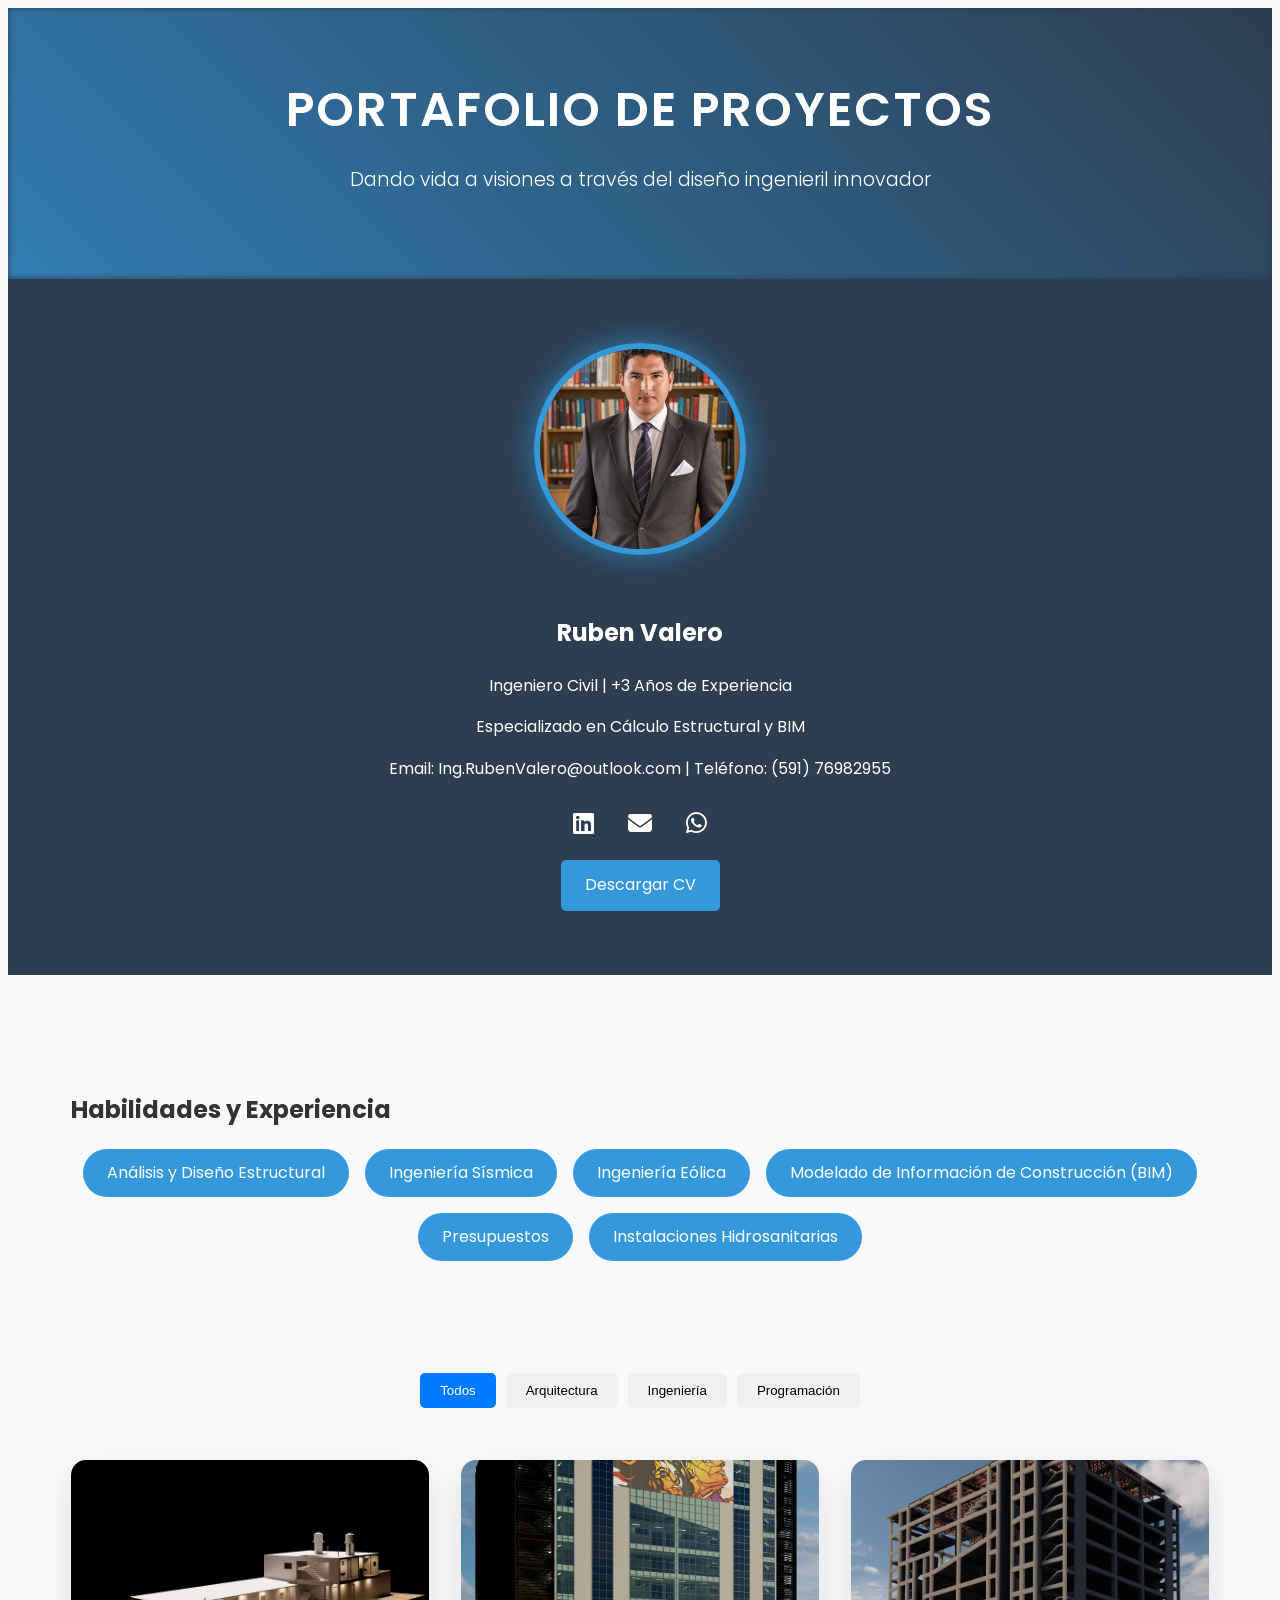
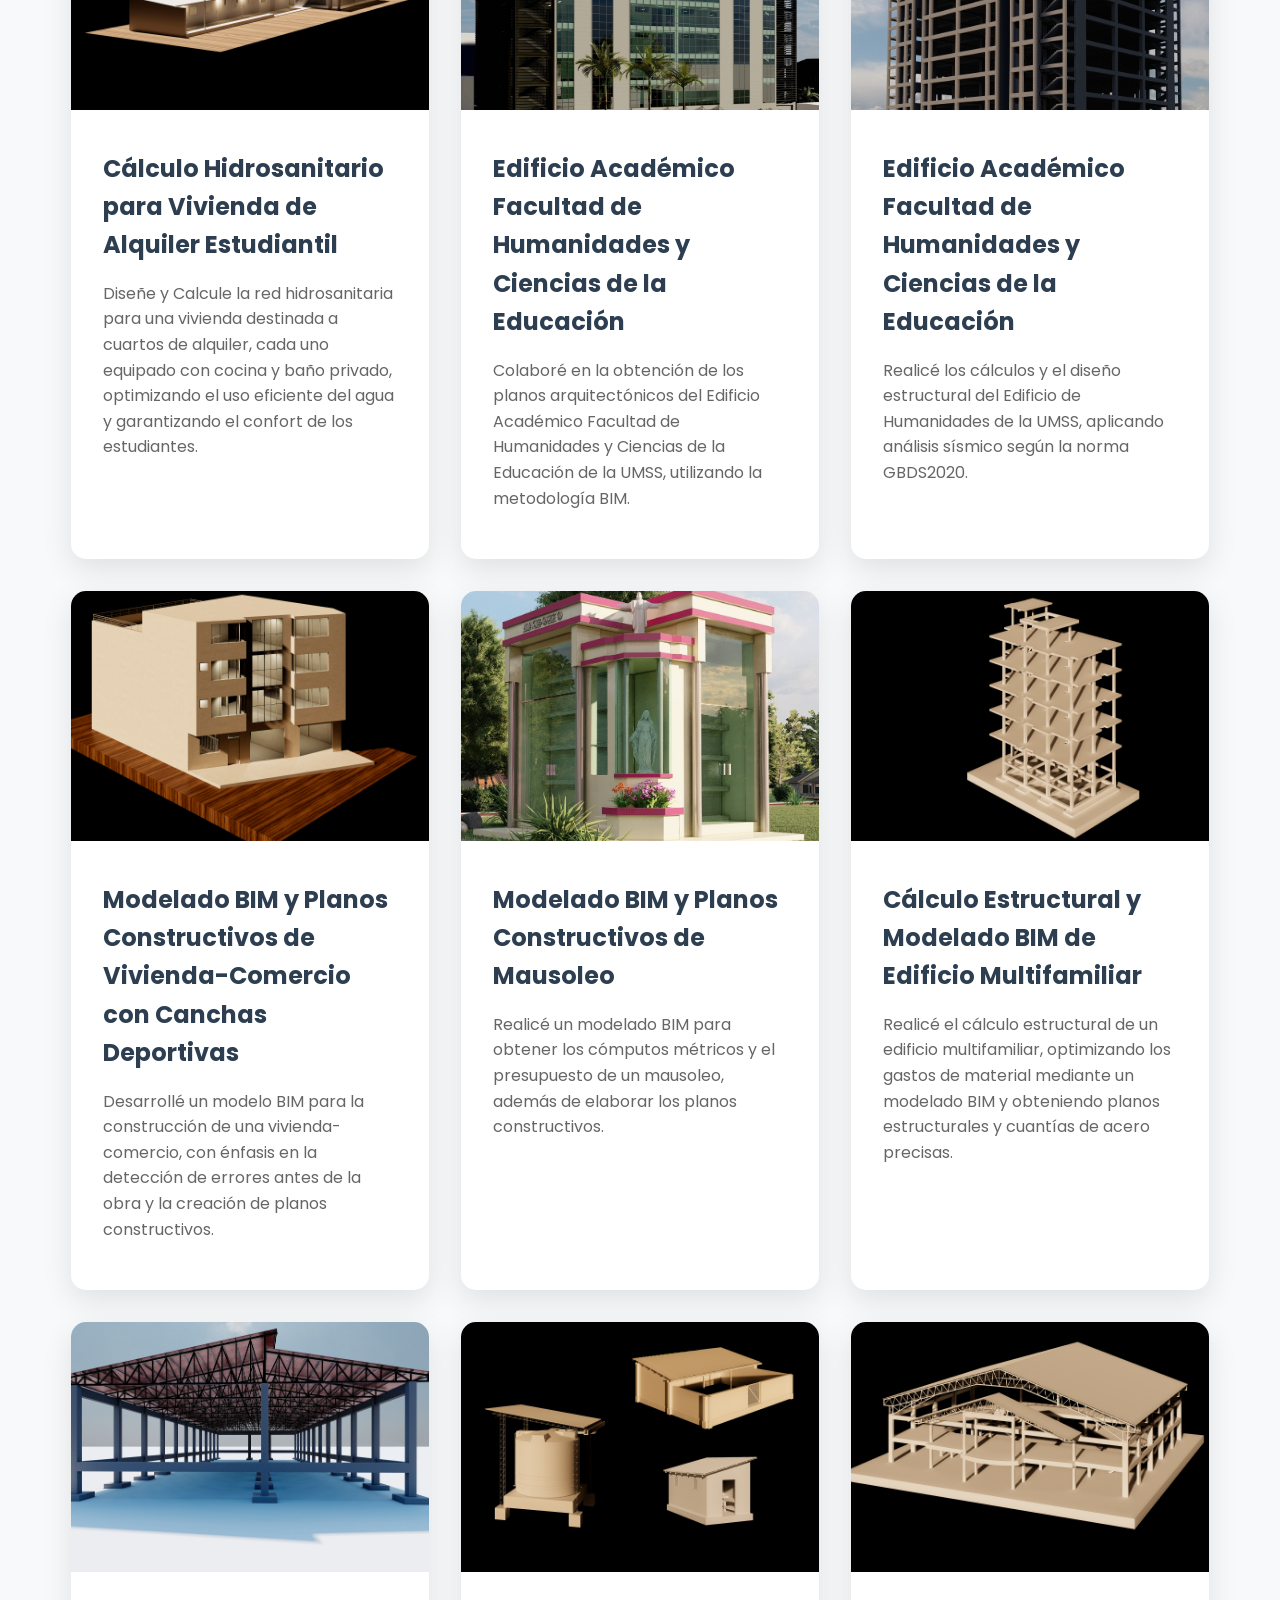
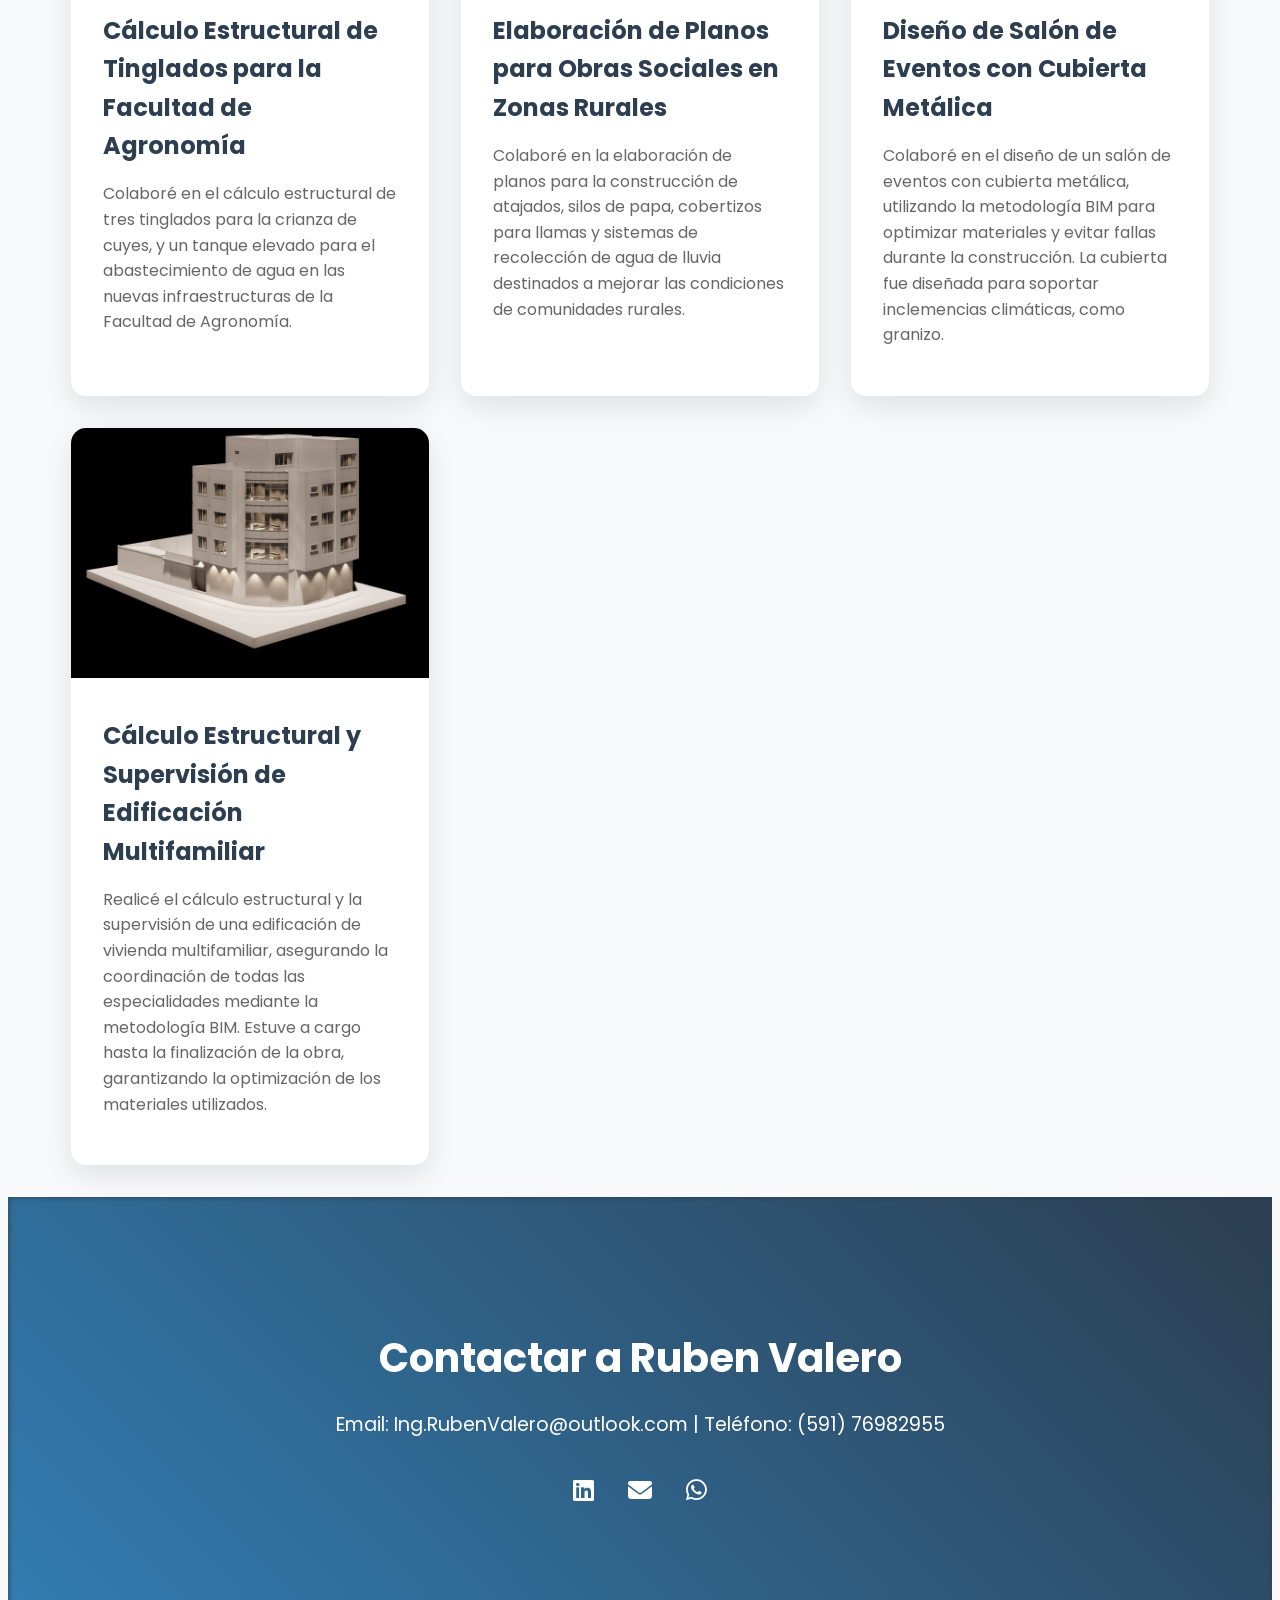
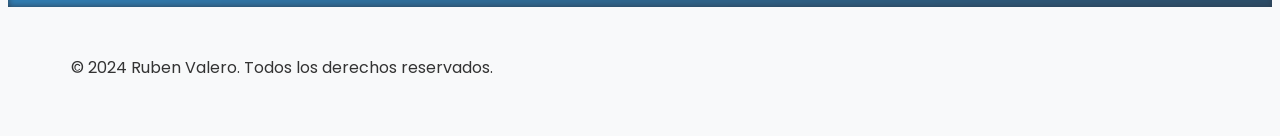
==== index.html @ 4092018d "Add files via upload" ====
<!DOCTYPE html>
<html lang="es">
<head>
    
    <title>Ruben Valero - Portafolio</title>
    <meta charset="UTF-8">
    <meta name="viewport" content="width=device-width, initial-scale=1.0">    
    <!-- Enlazar el CSS externo -->
    <link href="https://fonts.googleapis.com/css2?family=Poppins:wght@300;400;600&display=swap" rel="stylesheet">
    <link href="https://cdnjs.cloudflare.com/ajax/libs/font-awesome/6.4.0/css/all.min.css" rel="stylesheet">
    <link rel="stylesheet" href="css/styles.css">
</head>
<body>
    <header>
        <div class="header-content">
            <h1>Portafolio de Proyectos</h1>
            <p>Dando vida a visiones a través del diseño ingenieril innovador</p>
            
        </div>
    </header>

    <section class="personal-info">
        <img src="img/Ruben_traje.jpg" alt="Ruben Valero, Ingeniero Estructural" class="profile-pic" width="200" height="200">
        <h2>Ruben Valero</h2>
        <p>Ingeniero Civil | +3 Años de Experiencia</p>
        <p>Especializado en Cálculo Estructural y BIM</p>
        <div class="contact-info">
            <p>Email: Ing.RubenValero@outlook.com | Teléfono: (591) 76982955</p>
            <div class="social-links">
                <a href="https://www.linkedin.com/in/ruben-valero-33868b335/" target="_blank"><i class="fab fa-linkedin"></i></a>
                <a href="mailto:Ing.RubenValero@outlook.com" target="_blank" aria-label="Email"><i class="fas fa-envelope"></i></a>
                <a href="https://wa.me/59176982955" target="_blank" aria-label="WhatsApp"><i class="fab fa-whatsapp"></i></a>
            </div>
        </div>
        <a href="juan-perez-cv.pdf" class="btn" download>Descargar CV</a>
    </section>

    <section id="skills" class="skills">
        <div class="container">
            <h2>Habilidades y Experiencia</h2>
            <ul class="skill-list">
                <li>Análisis y Diseño Estructural</li>
                <li>Ingeniería Sísmica</li>
                <li>Ingeniería Eólica</li>
                <!--<li>Diseño Sostenible</li>-->
                <li>Modelado de Información de Construcción (BIM)</li>
                <!--<li>Gestión de Proyectos</li>-->
                <li>Presupuestos</li>
                <li>Instalaciones Hidrosanitarias</li>
            </ul>
        </div>
    </section>

    <!-- Añade filtros de proyectos -->
    <div class="filter-container">
        <button class="filter-btn active" data-filter="all">Todos</button>
        <button class="filter-btn" data-filter="arquitectura">Arquitectura</button>
        <button class="filter-btn" data-filter="ingenieria">Ingeniería</button>
        <button class="filter-btn" data-filter="programacion">Programación</button>
    </div>

    <div class="container">
        <div class="project-gallery" id="projectGallery">
            <!-- Project cards will be dynamically inserted here -->
        </div>
    </div>

    <section class="colored-section">
        <div class="container">
            <h2>Contactar a Ruben Valero</h2>
            <p>Email: Ing.RubenValero@outlook.com | Teléfono: (591) 76982955</p>
            <div class="social-links">
                <a href="https://www.linkedin.com/in/ruben-valero-33868b335/" target="_blank"><i class="fab fa-linkedin"></i></a>
                <a href="mailto:Ing.RubenValero@outlook.com" target="_blank" aria-label="Email"><i class="fas fa-envelope"></i></a>
                <a href="https://wa.me/59176982955" target="_blank" aria-label="WhatsApp"><i class="fab fa-whatsapp"></i></a>
            </div>
        </div>
    </section>

    <!-- Modal -->
    <div id="projectModal" class="modal">
        <div class="modal-content">
            <span class="close">&times;</span>
            <h2 id="modalTitle"></h2>
            <div class="modal-gallery-container">
                <div class="main-image-container">
                    <button class="nav-btn prev-btn">&lt;</button>
                    <img id="mainImage" src="" alt="Main project image">
                    <button class="nav-btn next-btn">&gt;</button>
                </div>
                <div id="thumbnailGallery" class="thumbnail-gallery"></div>
            </div>
            <p id="modalDescription"></p>
            <div id="modalDetails"></div>
        </div>
    </div>

    <footer>
        <div class="container">
            <p>© 2024 Ruben Valero. Todos los derechos reservados.</p>
        </div>
    </footer>

    <!-- Enlazar el archivo JavaScript externo -->
    <script src="js/script.js"></script>
</body>
</html>
---- css/styles.css ----
:root {
    --primary-color: #3498db;
    --secondary-color: #2c3e50;
    --text-color: #333;
    --bg-color: #f8f9fa;
    --card-bg: #ffffff;
}

body {
    font-family: 'Poppins', sans-serif;
    line-height: 1.6;
    color: var(--text-color);
    background-color: var(--bg-color);
}

header {
    background-color: var(--secondary-color);
    color: #fff;
    padding: 4rem 0;
    position: relative;
    overflow: hidden;
}

header::before {
    content: "";
    position: absolute;
    top: 0;
    left: 0;
    right: 0;
    bottom: 0;
    background: linear-gradient(45deg, rgba(52, 152, 219, 0.7), rgba(44, 62, 80, 0.7)),
                url('blueprint-bg.jpg') center/cover no-repeat;
    z-index: 0;
    filter: blur(3px);
}

.header-content {
    position: relative;
    z-index: 1;
    text-align: center;
}

h1 {
    margin: 0;
    font-size: 3rem;
    font-weight: 600;
    letter-spacing: 2px;
    text-transform: uppercase;
}

.header-content p {
    font-size: 1.2rem;
    margin-top: 1rem;
    font-weight: 300;
}

.header-content .contact-info {
    margin-top: 1rem;
    font-size: 1rem;
}

.header-content .social-links {
    margin-top: 0.5rem;
}

.header-content .social-links a {
    color: #fff;
    font-size: 1.2rem;
    margin: 0 10px;
    transition: all 0.3s ease;
}

.header-content .social-links a:hover {
    color: var(--primary-color);
    transform: translateY(-3px);
}

.container {
    width: 90%;
    max-width: 1200px;
    margin: auto;
    padding: 2rem 0;
}

.project-gallery {
    display: grid;
    grid-template-columns: repeat(auto-fit, minmax(300px, 1fr));
    grid-gap: 2rem;
}

.project-card {
    background: var(--card-bg);
    border-radius: 15px;
    box-shadow: 0 10px 30px rgba(0,0,0,0.1);
    transition: all 0.3s ease;
    overflow: hidden;
    cursor: pointer;
}

.project-card:hover {
    transform: translateY(-10px);
    box-shadow: 0 15px 40px rgba(0,0,0,0.2);
}

.project-image {
    width: 100%;
    height: 250px;
    object-fit: cover;
    transition: transform 0.3s ease;
}

.project-card:hover .project-image {
    transform: scale(1.05);
}

.project-info {
    padding: 2rem;
}

.project-title {
    font-size: 1.5rem;
    margin: 0 0 1rem 0;
    color: var(--secondary-color);
}

.project-description {
    font-size: 1rem;
    color: #666;
    line-height: 1.6;
}

.personal-info {
    background-color: var(--secondary-color);
    color: #fff;
    padding: 4rem 0;
    text-align: center;
}

.profile-pic {
    width: 200px;
    height: 200px;
    border-radius: 50%;
    object-fit: cover;
    margin-bottom: 2rem;
    border: 6px solid var(--primary-color);
    box-shadow: 0 0 30px rgba(52, 152, 219, 0.7);
}

.social-links {
    margin-top: 1.5rem;
}

.social-links a {
    color: #fff;
    font-size: 1.5rem;
    margin: 0 15px;
    transition: all 0.3s ease;
}

.social-links a:hover {
    color: var(--primary-color);
    transform: translateY(-3px);
}

.btn {
    display: inline-block;
    padding: 0.8rem 1.5rem;
    background-color: var(--primary-color);
    color: #fff;
    text-decoration: none;
    border-radius: 5px;
    transition: all 0.3s ease;
    margin-top: 1rem;
}

.btn:hover {
    background-color: #2980b9;
    transform: translateY(-2px);
}

.skills {
    background-color: var(--bg-color);
    padding: 4rem 0;
}

.skill-list {
    display: flex;
    flex-wrap: wrap;
    justify-content: center;
    gap: 1rem;
    padding: 0;
    list-style-type: none;
}

.skill-list li {
    background-color: var(--primary-color);
    color: #fff;
    padding: 0.7rem 1.5rem;
    border-radius: 25px;
    font-size: 1rem;
    transition: all 0.3s ease;
}

.skill-list li:hover {
    transform: translateY(-3px);
    box-shadow: 0 5px 15px rgba(52, 152, 219, 0.4);
}

.colored-section {
    background-color: var(--secondary-color);
    color: #fff;
    padding: 4rem 0;
    position: relative;
    overflow: hidden;
    text-align: center;
}

.colored-section::before {
    content: "";
    position: absolute;
    top: 0;
    left: 0;
    right: 0;
    bottom: 0;
    background: linear-gradient(45deg, rgba(52, 152, 219, 0.7), rgba(44, 62, 80, 0.7)),
                url('blueprint-bg.jpg') center/cover no-repeat;
    z-index: 0;
    filter: blur(3px);
}

.colored-section .container {
    position: relative;
    z-index: 1;
}

.colored-section h2 {
    font-size: 2.5rem;
    margin-bottom: 1rem;
}

.colored-section p {
    font-size: 1.2rem;
    margin-bottom: 2rem;
}

.colored-section .btn {
    background-color: var(--primary-color);
    color: #fff;
    padding: 0.8rem 1.5rem;
    text-decoration: none;
    border-radius: 5px;
    transition: all 0.3s ease;
    display: inline-block;
}

.colored-section .btn:hover {
    background-color: #2980b9;
    transform: translateY(-2px);
}

.colored-section .social-links {
    margin-top: 1rem;
}

.colored-section .social-links a {
    color: #fff;
    font-size: 1.5rem;
    margin: 0 15px;
    transition: all 0.3s ease;
}

.colored-section .social-links a:hover {
    color: var(--primary-color);
    transform: translateY(-3px);
}

#projectModal {
    display: none;
    position: fixed;
    z-index: 1000;
    left: 0;
    top: 0;
    width: 100%;
    height: 100%;
    overflow: auto;
    background-color: rgba(0,0,0,0.8);
}

.modal-content {
    background-color: #fefefe;
    margin: 5% auto;
    padding: 30px;
    border: none;
    width: 90%;
    max-width: 1000px;
    border-radius: 15px;
    box-shadow: 0 15px 50px rgba(0,0,0,0.3);
}

.close {
    color: #aaa;
    float: right;
    font-size: 28px;
    font-weight: bold;
    cursor: pointer;
}

.close:hover,
.close:focus {
    color: #000;
    text-decoration: none;
    cursor: pointer;
}

.modal-gallery-container {
    margin-bottom: 20px;
}

.main-image-container {
    border-radius: 10px;
    overflow: hidden;
    box-shadow: 0 10px 30px rgba(0,0,0,0.1);
    position: relative;
    width: 100%;
    height: 400px;
    display: flex;
    justify-content: center;
    align-items: center;
    margin-bottom: 10px;
}

#mainImage {
    max-width: 100%;
    max-height: 100%;
    object-fit: contain;
}

.nav-btn {
    position: absolute;
    top: 50%;
    transform: translateY(-50%);
    background-color: rgba(0, 0, 0, 0.5);
    color: white;
    border: none;
    padding: 10px 15px;
    font-size: 18px;
    cursor: pointer;
    transition: background-color 0.3s;
}

.nav-btn:hover {
    background-color: rgba(0, 0, 0, 0.8);
}

.prev-btn {
    left: 10px;
}

.next-btn {
    right: 10px;
}

.thumbnail-gallery {
    display: flex;
    justify-content: center;
    gap: 10px;
    margin-top: 10px;
}

.thumbnail {
    width: 80px;
    height: 80px;
    object-fit: cover;
    cursor: pointer;
    border: 2px solid transparent;
    transition: all 0.3s ease;
    border-radius: 8px;
}

.thumbnail:hover {
    transform: scale(1.1);
}

.thumbnail.active {
    border-color: var(--primary-color);
    box-shadow: 0 0 15px rgba(52, 152, 219, 0.5);
}

@media (max-width: 768px) {
    .project-gallery {
        grid-template-columns: 1fr;
    }
}

/* Agregar estos estilos al archivo CSS existente */

.main-image-container {
    position: relative;
    overflow: hidden;
    transition: all 0.3s ease;
}

#mainImage {
    transition: transform 0.3s ease;
    cursor: zoom-in;
}

.image-controls {
    position: absolute;
    bottom: 20px;
    right: 20px;
    display: flex;
    gap: 10px;
    z-index: 1000;
}

.control-btn {
    background-color: rgba(0, 0, 0, 0.5);
    color: white;
    border: none;
    width: 40px;
    height: 40px;
    border-radius: 50%;
    cursor: pointer;
    display: flex;
    justify-content: center;
    align-items: center;
    transition: all 0.3s ease;
}

.control-btn:hover {
    background-color: rgba(0, 0, 0, 0.8);
}

/* Estilos para pantalla completa */
.main-image-container:fullscreen {
    background-color: black;
    width: 100vw;
    height: 100vh;
    display: flex;
    justify-content: center;
    align-items: center;
}

.main-image-container:fullscreen #mainImage {
    max-height: 90vh;
    max-width: 90vw;
}

/* Ajustes responsive */
@media (max-width: 768px) {
    .image-controls {
        bottom: 10px;
        right: 10px;
    }

    .control-btn {
        width: 35px;
        height: 35px;
    }
}

@media (max-width: 768px) {
    .project-card {
        width: 100%;
        margin: 10px 0;
    }

    .modal-content {
        width: 95%;
        margin: 10px auto;
    }

    .thumbnail {
        width: 60px;
        height: 40px;
    }

    .image-controls {
        flex-direction: column;
        right: 10px;
    }
}

@media (hover: none) {
    .project-card:hover {
        transform: none;
    }

    .control-btn {
        min-width: 44px;
        min-height: 44px;
    }
}

/* Añade estos estilos para el spinner de carga */
.loading-spinner {
    border: 4px solid #f3f3f3;
    border-top: 4px solid #3498db;
    border-radius: 50%;
    width: 40px;
    height: 40px;
    animation: spin 1s linear infinite;
    position: absolute;
    top: 50%;
    left: 50%;
    margin-top: -20px;
    margin-left: -20px;
}

@keyframes spin {
    0% { transform: rotate(0deg); }
    100% { transform: rotate(360deg); }
}

/* Estilo para elementos solo visibles para lectores de pantalla */
.sr-only {
    position: absolute;
    width: 1px;
    height: 1px;
    padding: 0;
    margin: -1px;
    overflow: hidden;
    clip: rect(0, 0, 0, 0);
    white-space: nowrap;
    border: 0;
}

.filter-container {
    display: flex;
    justify-content: center;
    margin-bottom: 20px;
    gap: 10px;
}

.filter-btn {
    padding: 10px 20px;
    border: none;
    background-color: #f0f0f0;
    cursor: pointer;
    border-radius: 5px;
    transition: all 0.3s ease;
}

.filter-btn.active {
    background-color: #007bff;
    color: white;
}

.filter-btn:hover {
    background-color: #007bff;
    color: white;
}
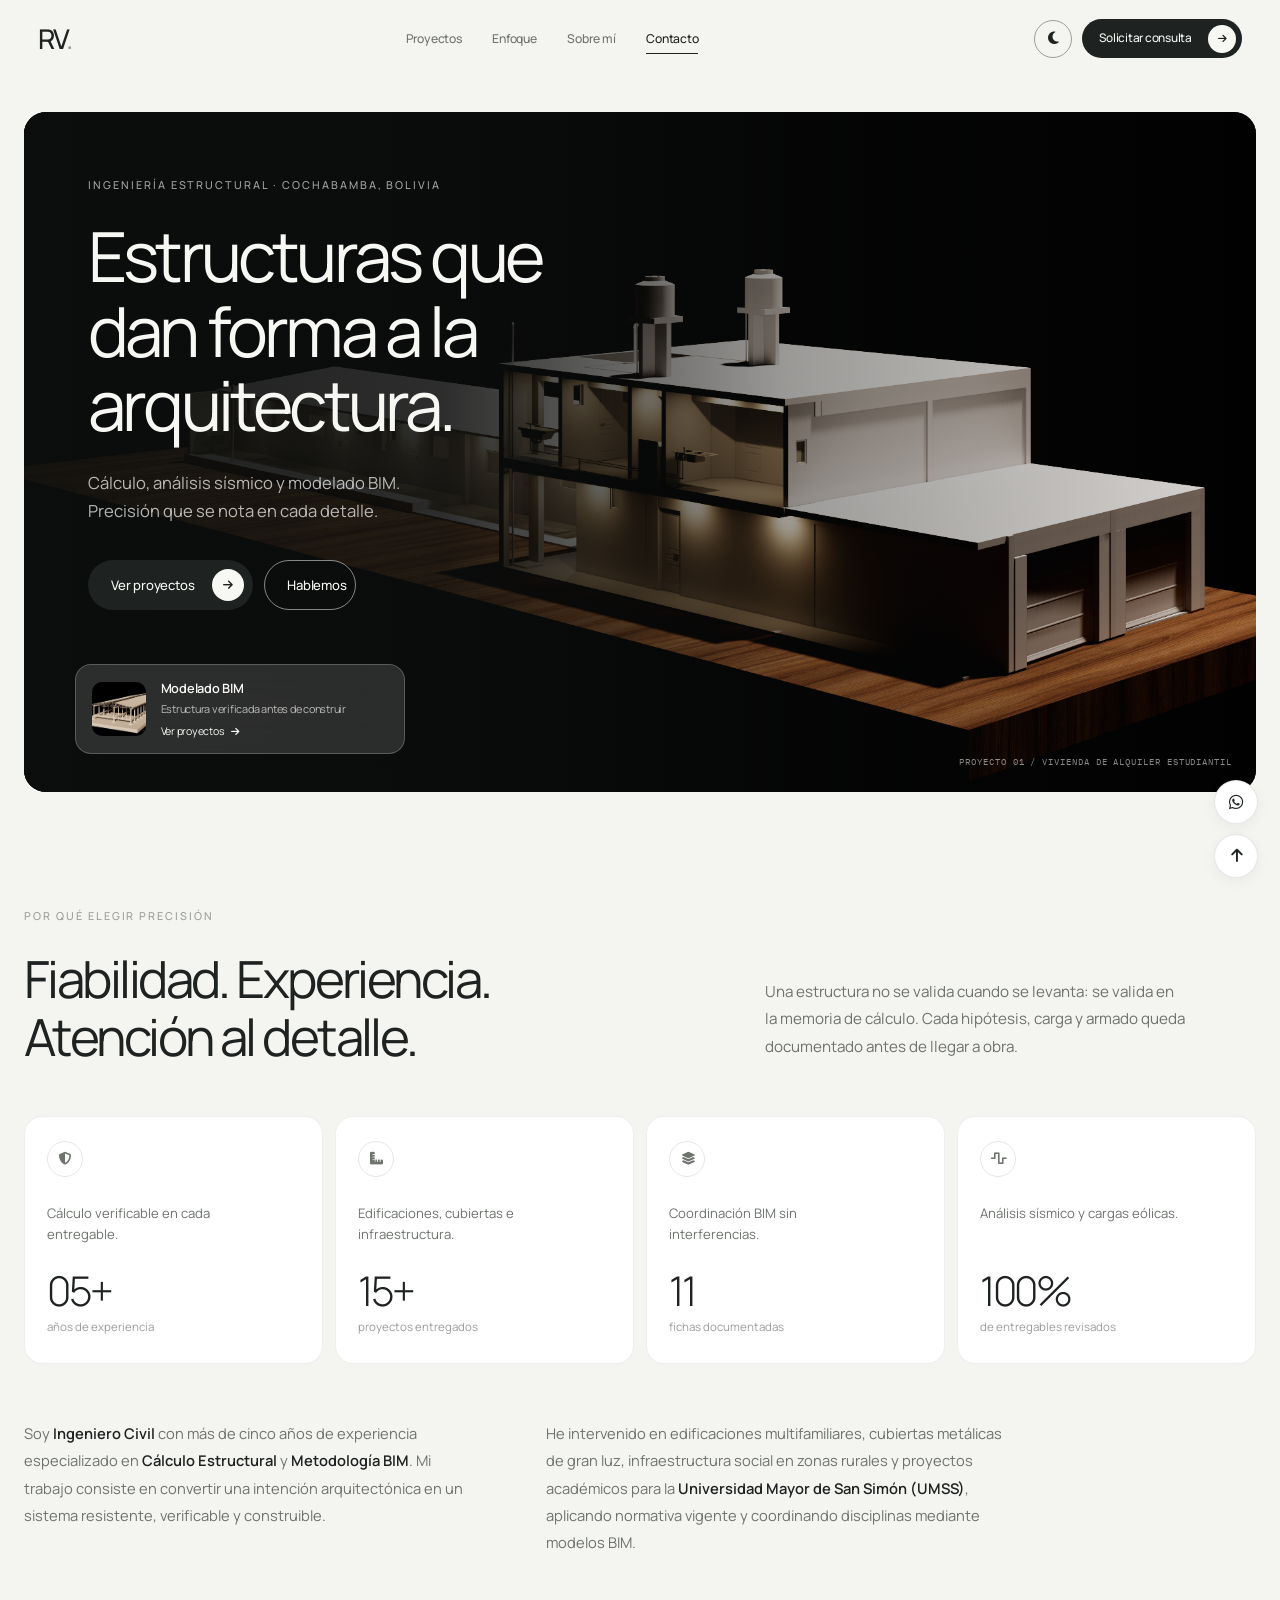
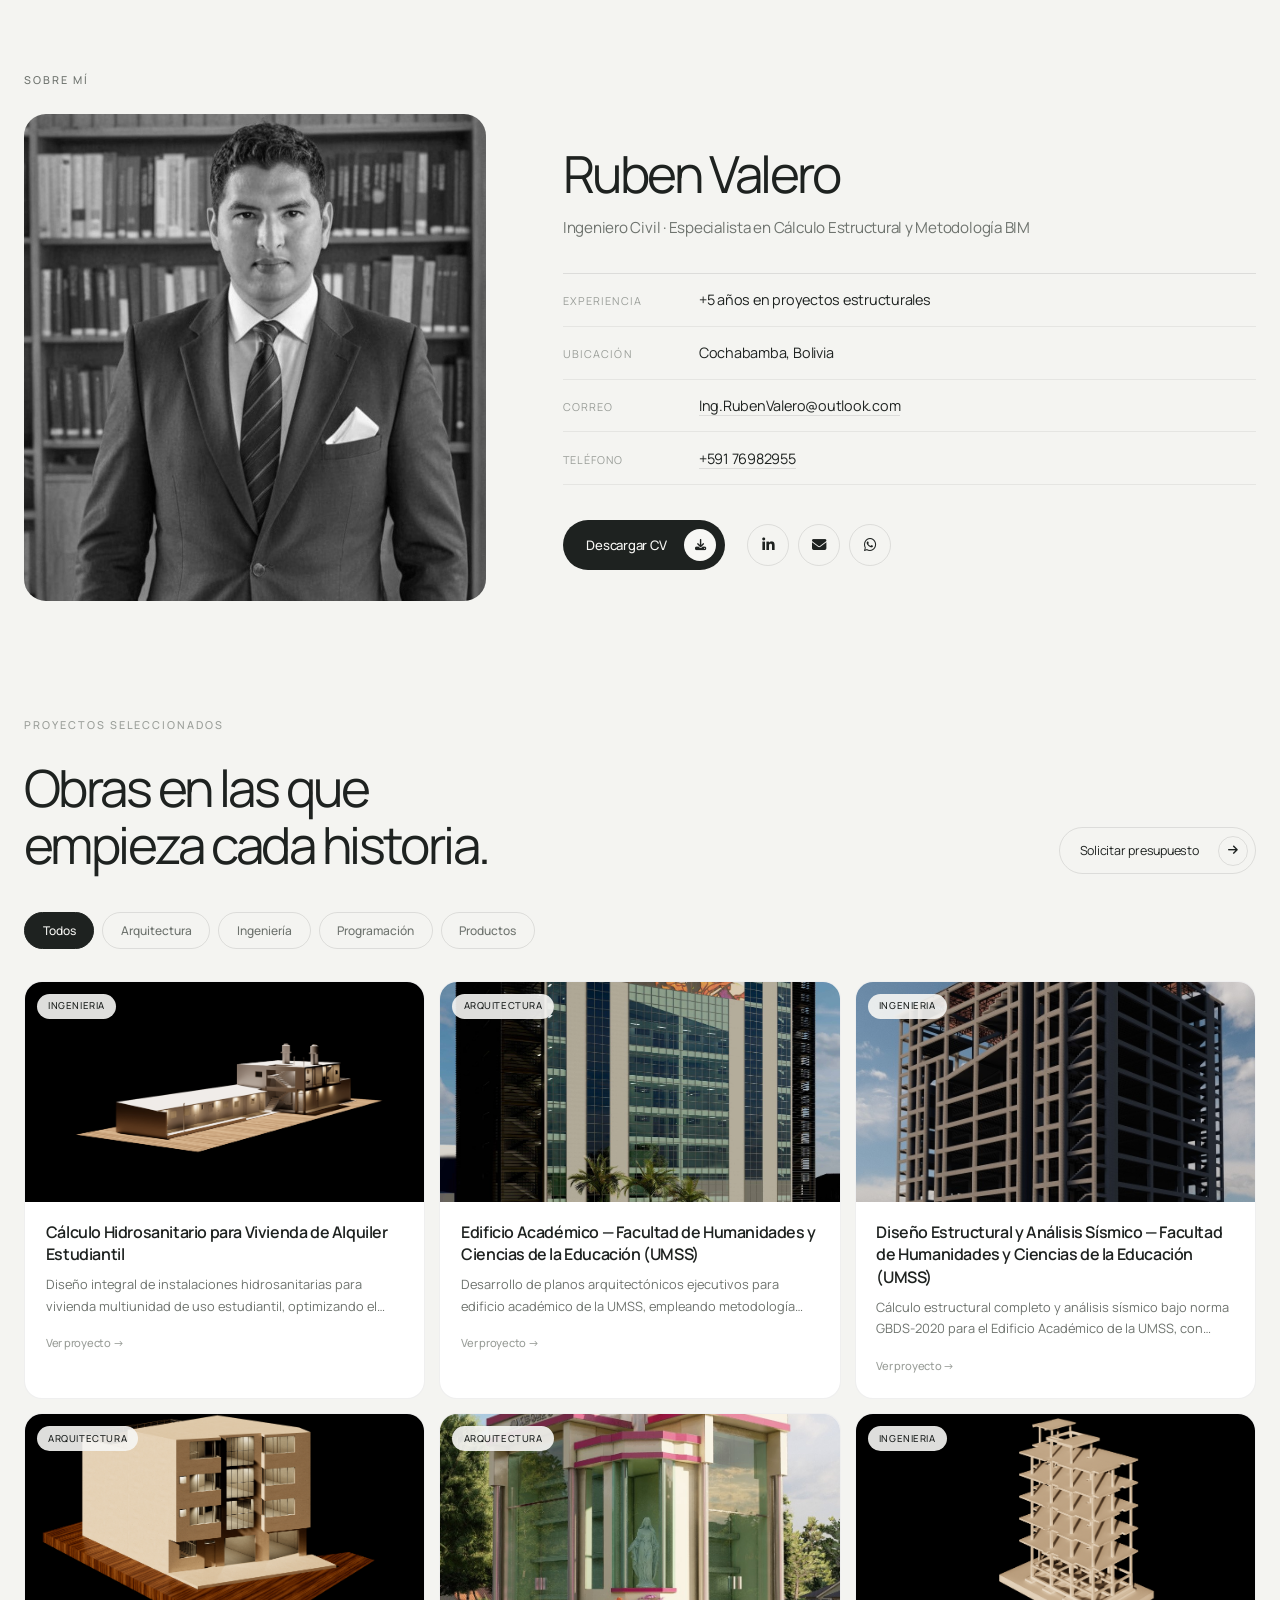
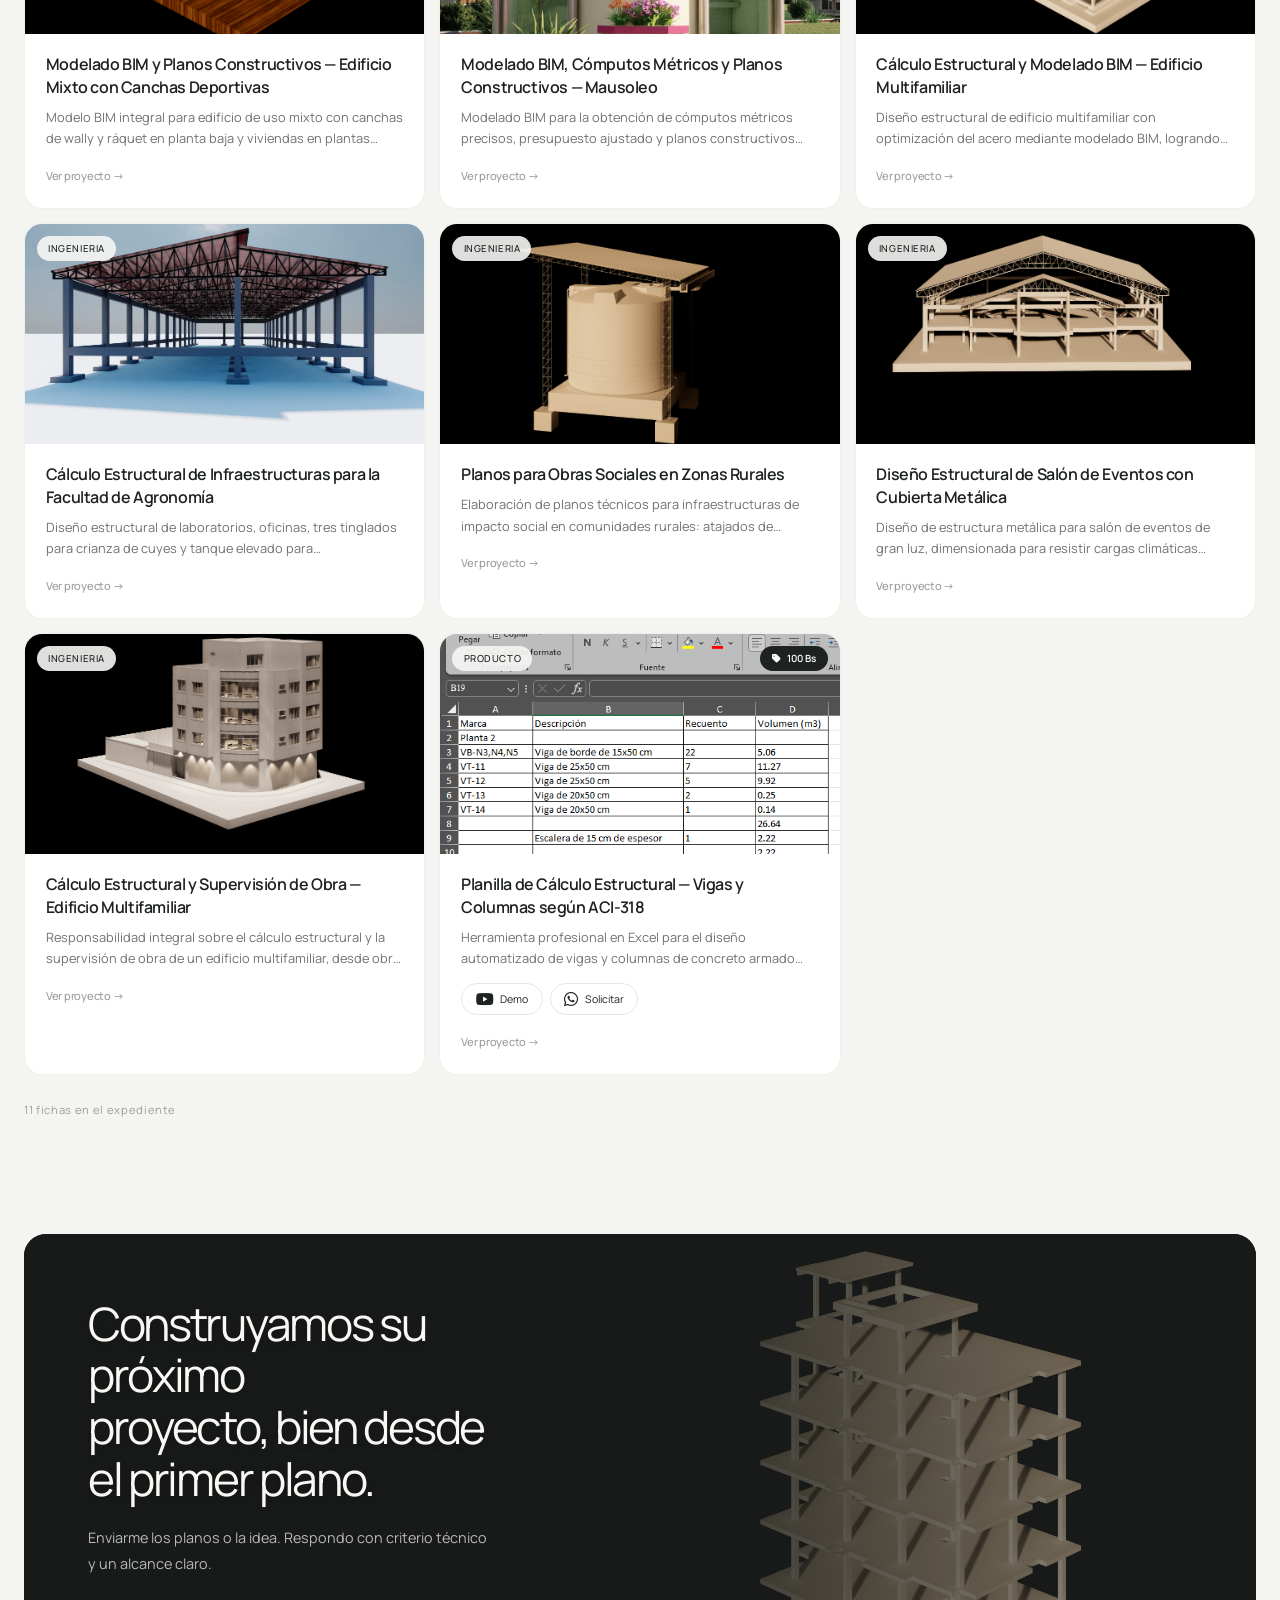
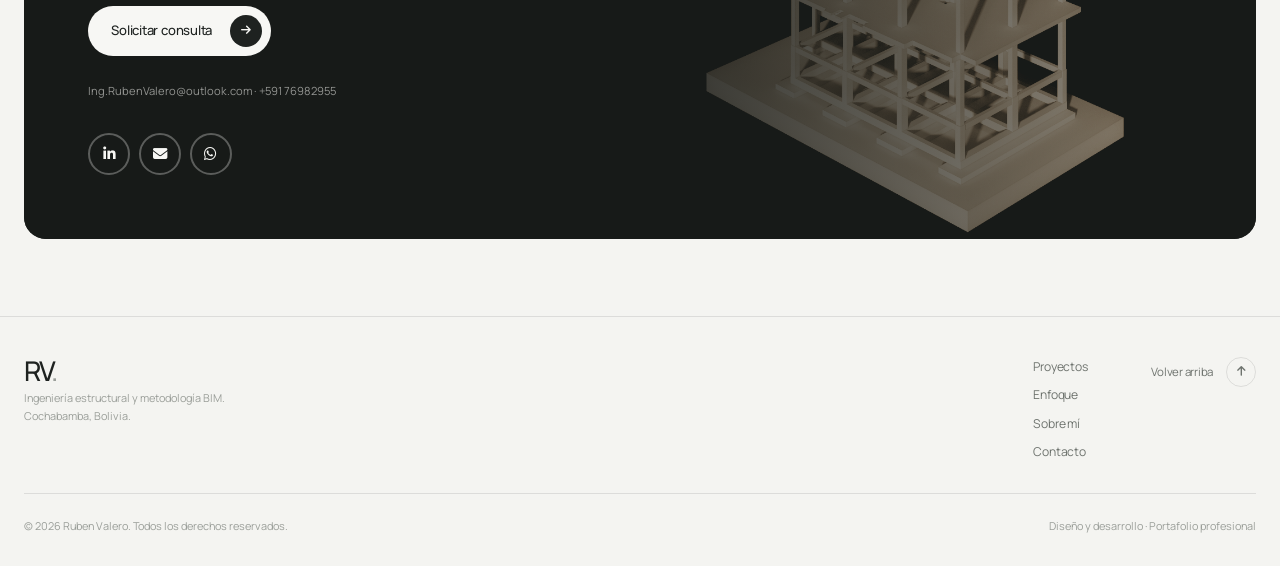
==== commit 91dc0d8f: "Actualizar portafolio: 2026-11-14 10:28" ====
--- a/index.html
+++ b/index.html
@@ -1,107 +1,381 @@
-<!DOCTYPE html>
-<html lang="es">
-<head>
-    
-    <title>Ruben Valero - Portafolio</title>
-    <meta charset="UTF-8">
-    <meta name="viewport" content="width=device-width, initial-scale=1.0">    
-    <!-- Enlazar el CSS externo -->
-    <link href="https://fonts.googleapis.com/css2?family=Poppins:wght@300;400;600&display=swap" rel="stylesheet">
-    <link href="https://cdnjs.cloudflare.com/ajax/libs/font-awesome/6.4.0/css/all.min.css" rel="stylesheet">
-    <link rel="stylesheet" href="css/styles.css">
-</head>
-<body>
-    <header>
-        <div class="header-content">
-            <h1>Portafolio de Proyectos</h1>
-            <p>Dando vida a visiones a través del diseño ingenieril innovador</p>
-            
-        </div>
-    </header>
-
-    <section class="personal-info">
-        <img src="img/Ruben_traje.jpg" alt="Ruben Valero, Ingeniero Estructural" class="profile-pic" width="200" height="200">
-        <h2>Ruben Valero</h2>
-        <p>Ingeniero Civil | +3 Años de Experiencia</p>
-        <p>Especializado en Cálculo Estructural y BIM</p>
-        <div class="contact-info">
-            <p>Email: Ing.RubenValero@outlook.com | Teléfono: (591) 76982955</p>
-            <div class="social-links">
-                <a href="https://www.linkedin.com/in/ruben-valero-33868b335/" target="_blank"><i class="fab fa-linkedin"></i></a>
-                <a href="mailto:Ing.RubenValero@outlook.com" target="_blank" aria-label="Email"><i class="fas fa-envelope"></i></a>
-                <a href="https://wa.me/59176982955" target="_blank" aria-label="WhatsApp"><i class="fab fa-whatsapp"></i></a>
-            </div>
-        </div>
-        <a href="juan-perez-cv.pdf" class="btn" download>Descargar CV</a>
-    </section>
-
-    <section id="skills" class="skills">
-        <div class="container">
-            <h2>Habilidades y Experiencia</h2>
-            <ul class="skill-list">
-                <li>Análisis y Diseño Estructural</li>
-                <li>Ingeniería Sísmica</li>
-                <li>Ingeniería Eólica</li>
-                <!--<li>Diseño Sostenible</li>-->
-                <li>Modelado de Información de Construcción (BIM)</li>
-                <!--<li>Gestión de Proyectos</li>-->
-                <li>Presupuestos</li>
-                <li>Instalaciones Hidrosanitarias</li>
-            </ul>
-        </div>
-    </section>
-
-    <!-- Añade filtros de proyectos -->
-    <div class="filter-container">
-        <button class="filter-btn active" data-filter="all">Todos</button>
-        <button class="filter-btn" data-filter="arquitectura">Arquitectura</button>
-        <button class="filter-btn" data-filter="ingenieria">Ingeniería</button>
-        <button class="filter-btn" data-filter="programacion">Programación</button>
-    </div>
-
-    <div class="container">
-        <div class="project-gallery" id="projectGallery">
-            <!-- Project cards will be dynamically inserted here -->
-        </div>
-    </div>
-
-    <section class="colored-section">
-        <div class="container">
-            <h2>Contactar a Ruben Valero</h2>
-            <p>Email: Ing.RubenValero@outlook.com | Teléfono: (591) 76982955</p>
-            <div class="social-links">
-                <a href="https://www.linkedin.com/in/ruben-valero-33868b335/" target="_blank"><i class="fab fa-linkedin"></i></a>
-                <a href="mailto:Ing.RubenValero@outlook.com" target="_blank" aria-label="Email"><i class="fas fa-envelope"></i></a>
-                <a href="https://wa.me/59176982955" target="_blank" aria-label="WhatsApp"><i class="fab fa-whatsapp"></i></a>
-            </div>
-        </div>
-    </section>
-
-    <!-- Modal -->
-    <div id="projectModal" class="modal">
-        <div class="modal-content">
-            <span class="close">&times;</span>
-            <h2 id="modalTitle"></h2>
-            <div class="modal-gallery-container">
-                <div class="main-image-container">
-                    <button class="nav-btn prev-btn">&lt;</button>
-                    <img id="mainImage" src="" alt="Main project image">
-                    <button class="nav-btn next-btn">&gt;</button>
-                </div>
-                <div id="thumbnailGallery" class="thumbnail-gallery"></div>
-            </div>
-            <p id="modalDescription"></p>
-            <div id="modalDetails"></div>
-        </div>
-    </div>
-
-    <footer>
-        <div class="container">
-            <p>© 2024 Ruben Valero. Todos los derechos reservados.</p>
-        </div>
-    </footer>
-
-    <!-- Enlazar el archivo JavaScript externo -->
-    <script src="js/script.js"></script>
-</body>
-</html>+<!DOCTYPE html>
+<html lang="es">
+<head>
+    <meta charset="UTF-8">
+    <meta name="viewport" content="width=device-width, initial-scale=1.0">
+    <meta name="theme-color" content="#F4F4F1">
+
+    <title>Ruben Valero — Ingeniería Estructural y BIM</title>
+    <meta name="description" content="Portafolio técnico de Ruben Valero, Ingeniero Civil. Cálculo estructural, análisis sísmico y modelado BIM. Proyectos documentados con planos, memorias y modelos.">
+    <meta name="keywords" content="ingeniero civil, cálculo estructural, BIM, diseño estructural, análisis sísmico, Revit, ETABS, Bolivia, Cochabamba">
+    <meta name="author" content="Ruben Valero">
+    <meta name="robots" content="index, follow">
+
+    <meta property="og:type" content="website">
+    <meta property="og:url" content="https://ingrubenvalero.github.io/portafolio/">
+    <meta property="og:title" content="Ruben Valero — Ingeniería Estructural y BIM">
+    <meta property="og:description" content="Portafolio técnico de proyectos de ingeniería civil, cálculo estructural y metodología BIM.">
+    <meta property="og:image" content="https://ingrubenvalero.github.io/portafolio/img/Ruben_traje.jpg">
+    <meta property="twitter:card" content="summary_large_image">
+    <meta property="twitter:title" content="Ruben Valero — Ingeniería Estructural y BIM">
+    <meta property="twitter:description" content="Portafolio técnico de proyectos de ingeniería civil, cálculo estructural y metodología BIM.">
+
+    <link rel="icon" type="image/svg+xml" href="data:image/svg+xml,<svg xmlns='http://www.w3.org/2000/svg' viewBox='0 0 64 64'><rect width='64' height='64' rx='14' fill='%231E2220'/><text x='32' y='42' font-family='sans-serif' font-size='26' font-weight='500' fill='%23F4F4F1' text-anchor='middle'>RV</text></svg>">
+
+    <link rel="preconnect" href="https://fonts.googleapis.com">
+    <link rel="preconnect" href="https://fonts.gstatic.com" crossorigin>
+    <link rel="preconnect" href="https://cdnjs.cloudflare.com">
+
+    <link href="https://fonts.googleapis.com/css2?family=Manrope:wght@300;400;500;600;700&family=IBM+Plex+Mono:wght@400;500&display=swap" rel="stylesheet">
+    <link href="https://cdnjs.cloudflare.com/ajax/libs/font-awesome/6.4.0/css/all.min.css" rel="stylesheet">
+    <link href="https://unpkg.com/aos@2.3.1/dist/aos.css" rel="stylesheet">
+    <link rel="stylesheet" href="css/styles.css">
+    <link rel="stylesheet" href="css/design.css">
+    <link rel="stylesheet" href="css/viewer.css">
+</head>
+<body>
+
+    <!-- ============================================
+         NAVEGACIÓN
+         ============================================ -->
+    <nav class="site-nav" id="siteNav" aria-label="Navegación principal">
+        <a href="#home" class="nav-brand" aria-label="Ir al inicio">RV<span>.</span></a>
+
+        <button class="nav-toggle" id="navToggle" aria-label="Abrir menú" aria-expanded="false" aria-controls="navLinks">
+            <span></span><span></span>
+        </button>
+
+        <div class="nav-links" id="navLinks">
+            <a href="#projects" data-nav="projects">Proyectos</a>
+            <a href="#about" data-nav="about">Enfoque</a>
+            <a href="#contact-info" data-nav="contact-info">Sobre mí</a>
+            <a href="#contacto" data-nav="contacto">Contacto</a>
+        </div>
+
+        <div class="nav-actions">
+            <button id="themeToggle" class="theme-toggle nav-theme" data-theme-toggle aria-label="Cambiar tema" title="Cambiar tema">
+                <i class="fas fa-moon"></i>
+            </button>
+            <a href="#contacto" class="nav-cta">Solicitar consulta <span class="circle-arrow"><i class="fas fa-arrow-right"></i></span></a>
+        </div>
+    </nav>
+
+    <!-- ============================================
+         HERO
+         ============================================ -->
+    <header class="hero" id="home">
+        <div class="container">
+            <div class="hero-card">
+                <img class="hero-card-img" src="img/calculo-hidrosanitario-para-vivienda-de-alquiler-e-1-07.png"
+                     alt="Modelo BIM de vivienda con iluminación interior" fetchpriority="high">
+                <div class="hero-card-shade"></div>
+
+                <div class="hero-card-content">
+                    <p class="kicker kicker-light">Ingeniería estructural · Cochabamba, Bolivia</p>
+                    <h1>Estructuras que<br>dan forma a la<br>arquitectura.</h1>
+                    <p class="hero-sub">Cálculo, análisis sísmico y modelado BIM.<br>Precisión que se nota en cada detalle.</p>
+                    <div class="hero-actions">
+                        <a href="#projects" class="btn-pill btn-dark">Ver proyectos <span class="circle-arrow"><i class="fas fa-arrow-right"></i></span></a>
+                        <a href="#contacto" class="btn-pill btn-ghost">Hablemos</a>
+                    </div>
+                </div>
+
+                <div class="hero-float">
+                    <img src="img/CUBIERTA-AGRO3-min.png" alt="">
+                    <div>
+                        <strong>Modelado BIM</strong>
+                        <span>Estructura verificada antes de construir</span>
+                        <a href="#projects">Ver proyectos <i class="fas fa-arrow-right"></i></a>
+                    </div>
+                </div>
+
+                <span class="hero-card-caption">Proyecto 01 / Vivienda de alquiler estudiantil</span>
+            </div>
+        </div>
+    </header>
+
+    <!-- ============================================
+         ENFOQUE + CIFRAS
+         ============================================ -->
+    <section id="about" class="about-section">
+        <div class="container">
+            <p class="kicker">Por qué elegir precisión</p>
+            <div class="about-head">
+                <h2>Fiabilidad. Experiencia.<br>Atención al detalle.</h2>
+                <p>Una estructura no se valida cuando se levanta: se valida en la memoria de cálculo.
+                   Cada hipótesis, carga y armado queda documentado antes de llegar a obra.</p>
+            </div>
+
+            <div class="stats-grid">
+                <article class="stat-card">
+                    <span class="stat-icon"><i class="fas fa-shield-halved"></i></span>
+                    <p class="stat-text">Cálculo verificable en cada entregable.</p>
+                    <strong class="stat-number">05+</strong>
+                    <span class="stat-caption">años de experiencia</span>
+                </article>
+                <article class="stat-card">
+                    <span class="stat-icon"><i class="fas fa-ruler-combined"></i></span>
+                    <p class="stat-text">Edificaciones, cubiertas e infraestructura.</p>
+                    <strong class="stat-number">15+</strong>
+                    <span class="stat-caption">proyectos entregados</span>
+                </article>
+                <article class="stat-card">
+                    <span class="stat-icon"><i class="fas fa-layer-group"></i></span>
+                    <p class="stat-text">Coordinación BIM sin interferencias.</p>
+                    <strong class="stat-number" id="projectCount">—</strong>
+                    <span class="stat-caption">fichas documentadas</span>
+                </article>
+                <article class="stat-card">
+                    <span class="stat-icon"><i class="fas fa-wave-square"></i></span>
+                    <p class="stat-text">Análisis sísmico y cargas eólicas.</p>
+                    <strong class="stat-number">100%</strong>
+                    <span class="stat-caption">de entregables revisados</span>
+                </article>
+            </div>
+
+            <div class="about-body">
+                <p>Soy <strong>Ingeniero Civil</strong> con más de cinco años de experiencia especializado en
+                   <strong>Cálculo Estructural</strong> y <strong>Metodología BIM</strong>. Mi trabajo consiste en
+                   convertir una intención arquitectónica en un sistema resistente, verificable y construible.</p>
+                <p>He intervenido en edificaciones multifamiliares, cubiertas metálicas de gran luz,
+                   infraestructura social en zonas rurales y proyectos académicos para la
+                   <strong>Universidad Mayor de San Simón (UMSS)</strong>, aplicando normativa vigente
+                   y coordinando disciplinas mediante modelos BIM.</p>
+            </div>
+        </div>
+    </section>
+
+    <!-- ============================================
+         SOBRE MÍ
+         ============================================ -->
+    <section class="personal-info" id="contact-info">
+        <div class="container">
+            <p class="kicker">Sobre mí</p>
+            <div class="dossier">
+                <figure class="dossier-photo">
+                    <img src="img/Ruben_traje.jpg" alt="Ruben Valero, Ingeniero Civil" width="200" height="200" loading="lazy">
+                </figure>
+                <div class="dossier-data">
+                    <h2>Ruben Valero</h2>
+                    <p class="dossier-role">Ingeniero Civil · Especialista en Cálculo Estructural y Metodología BIM</p>
+                    <dl class="data-list">
+                        <div><dt>Experiencia</dt><dd>+5 años en proyectos estructurales</dd></div>
+                        <div><dt>Ubicación</dt><dd>Cochabamba, Bolivia</dd></div>
+                        <div><dt>Correo</dt><dd><a href="mailto:Ing.RubenValero@outlook.com">Ing.RubenValero@outlook.com</a></dd></div>
+                        <div><dt>Teléfono</dt><dd><a href="tel:+59176982955">+591 76982955</a></dd></div>
+                    </dl>
+                    <div class="dossier-actions">
+                        <a href="https://drive.google.com/uc?export=download&id=1mQzNhKZpzh_1C32YPHS3_ktgE3g1PBMx" class="btn-pill btn-dark" target="_blank" rel="noopener noreferrer">
+                            Descargar CV <span class="circle-arrow"><i class="fas fa-download"></i></span>
+                        </a>
+                        <div class="social-links">
+                            <a href="https://www.linkedin.com/in/ruben-valero-33868b335/" target="_blank" rel="noopener noreferrer" aria-label="Perfil de LinkedIn"><i class="fab fa-linkedin-in"></i></a>
+                            <a href="mailto:Ing.RubenValero@outlook.com" aria-label="Enviar Email"><i class="fas fa-envelope"></i></a>
+                            <a href="https://wa.me/59176982955" target="_blank" rel="noopener noreferrer" aria-label="Contactar por WhatsApp"><i class="fab fa-whatsapp"></i></a>
+                        </div>
+                    </div>
+                </div>
+            </div>
+        </div>
+    </section>
+
+    <!-- ============================================
+         PROYECTOS
+         ============================================ -->
+    <section id="projects" class="projects-section">
+        <div class="container">
+            <p class="kicker">Proyectos seleccionados</p>
+            <div class="projects-head">
+                <h2>Obras en las que<br>empieza cada historia.</h2>
+                <a href="#contacto" class="btn-outline-pill">Solicitar presupuesto <span class="circle-arrow"><i class="fas fa-arrow-right"></i></span></a>
+            </div>
+
+            <div class="filter-container">
+                <button class="filter-btn active" data-filter="all">Todos</button>
+                <button class="filter-btn" data-filter="arquitectura">Arquitectura</button>
+                <button class="filter-btn" data-filter="ingenieria">Ingeniería</button>
+                <button class="filter-btn" data-filter="programacion">Programación</button>
+                <button class="filter-btn" data-filter="producto">Productos</button>
+            </div>
+
+            <div class="loading-container" id="loadingProjects" style="display: none;">
+                <div class="loading-spinner"></div>
+                <p>Cargando proyectos...</p>
+            </div>
+            <div class="empty-state" id="emptyState" style="display: none;">
+                <i class="fas fa-folder-open"></i>
+                <p>No se encontraron proyectos en esta categoría</p>
+            </div>
+
+            <div class="project-gallery" id="projectGallery"></div>
+            <p class="gallery-count"><span id="projectIndexCount">—</span> fichas en el expediente</p>
+        </div>
+    </section>
+
+    <!-- ============================================
+         CONTACTO
+         ============================================ -->
+    <section class="colored-section" id="contacto">
+        <div class="container">
+            <div class="cta-card">
+                <img class="cta-img" src="img/calculo-estructural-y-modelado-bim-de-edificio-mul-6-01.png" alt="Modelo estructural BIM" loading="lazy">
+                <div class="cta-shade"></div>
+                <div class="cta-content">
+                    <h2>Construyamos su próximo<br>proyecto, bien desde<br>el primer plano.</h2>
+                    <p>Enviarme los planos o la idea. Respondo con criterio técnico y un alcance claro.</p>
+                    <a class="btn-pill btn-light" href="mailto:Ing.RubenValero@outlook.com?subject=Consulta%20de%20proyecto%20estructural">
+                        Solicitar consulta <span class="circle-arrow"><i class="fas fa-arrow-right"></i></span>
+                    </a>
+                    <p class="cta-line">Ing.RubenValero@outlook.com · +591 76982955</p>
+                    <div class="social-links">
+                        <a href="https://www.linkedin.com/in/ruben-valero-33868b335/" target="_blank" rel="noopener noreferrer" aria-label="Perfil de LinkedIn"><i class="fab fa-linkedin-in"></i></a>
+                        <a href="mailto:Ing.RubenValero@outlook.com" aria-label="Enviar Email"><i class="fas fa-envelope"></i></a>
+                        <a href="https://wa.me/59176982955" target="_blank" rel="noopener noreferrer" aria-label="Contactar por WhatsApp"><i class="fab fa-whatsapp"></i></a>
+                    </div>
+                </div>
+            </div>
+        </div>
+    </section>
+
+    <footer>
+        <div class="container">
+            <div class="footer-main">
+                <div>
+                    <a href="#home" class="footer-brand">RV<span>.</span></a>
+                    <p>Ingeniería estructural y metodología BIM.<br>Cochabamba, Bolivia.</p>
+                </div>
+                <div class="footer-links">
+                    <a href="#projects">Proyectos</a>
+                    <a href="#about">Enfoque</a>
+                    <a href="#contact-info">Sobre mí</a>
+                    <a href="#contacto">Contacto</a>
+                </div>
+                <a href="#home" class="footer-top">Volver arriba <span class="circle-arrow"><i class="fas fa-arrow-up"></i></span></a>
+            </div>
+            <div class="footer-bottom">
+                <p>© <span id="footerYear">2026</span> Ruben Valero. Todos los derechos reservados.</p>
+                <p>Diseño y desarrollo · Portafolio profesional</p>
+            </div>
+        </div>
+    </footer>
+
+    <!-- Botones flotantes -->
+    <button id="backToTop" class="back-to-top" aria-label="Volver arriba" title="Volver arriba"><i class="fas fa-arrow-up"></i></button>
+    <a href="https://wa.me/59176982955" target="_blank" rel="noopener noreferrer" class="floating-whatsapp" aria-label="Contactar por WhatsApp" title="Cotizar por WhatsApp"><i class="fab fa-whatsapp"></i></a>
+
+    <!-- ============================================
+         VISOR DE IMÁGENES (móvil primero)
+         ============================================ -->
+    <div id="viewer" class="viewer" role="dialog" aria-modal="true" aria-label="Visor de imágenes del proyecto" aria-hidden="true">
+        <div class="viewer-bar">
+            <div class="viewer-bar-text">
+                <span class="viewer-title" id="viewerTitle"></span>
+                <span class="viewer-counter" id="viewerCounter" aria-live="polite"></span>
+            </div>
+            <button class="viewer-close" id="viewerClose" aria-label="Cerrar visor"><i class="fas fa-times"></i></button>
+        </div>
+
+        <div class="viewer-stage" id="viewerStage">
+            <img class="viewer-image" id="viewerImage" src="" alt="" draggable="false" decoding="async">
+            <span class="viewer-loading" id="viewerLoading" aria-hidden="true"></span>
+            <button class="viewer-nav viewer-nav-prev" id="viewerPrev" aria-label="Imagen anterior"><i class="fas fa-chevron-left"></i></button>
+            <button class="viewer-nav viewer-nav-next" id="viewerNext" aria-label="Imagen siguiente"><i class="fas fa-chevron-right"></i></button>
+            <p class="viewer-hint" id="viewerHint">Desliza para cambiar · doble toque o pellizca para ampliar</p>
+        </div>
+
+        <div class="viewer-footer">
+            <div class="viewer-tools">
+                <button id="viewerZoomOut" aria-label="Alejar"><i class="fas fa-minus"></i></button>
+                <button id="viewerZoomReset" class="viewer-zoom-label" aria-label="Restablecer zoom">100%</button>
+                <button id="viewerZoomIn" aria-label="Acercar"><i class="fas fa-plus"></i></button>
+            </div>
+            <div class="viewer-thumbs" id="viewerThumbs"></div>
+        </div>
+    </div>
+
+    <!-- ============================================
+         FICHA DE PROYECTO — composición editorial
+         ============================================ -->
+    <div id="projectModal" class="modal">
+        <div class="modal-content project-sheet">
+
+            <section class="sheet-hero">
+                <figure class="sheet-hero-figure" id="sheetHeroFigure">
+                    <img id="sheetHeroImage" src="" alt="">
+                </figure>
+                <div class="sheet-hero-shade"></div>
+
+                <div class="sheet-topbar">
+                    <span class="sheet-mark">RV<span>.</span></span>
+                    <span class="sheet-topbar-label">Ficha <span data-sheet="index">—</span> <i>/</i> <span data-sheet="category">—</span></span>
+                    <button type="button" class="sheet-theme" data-theme-toggle aria-label="Cambiar tema" title="Cambiar tema">
+                        <i class="fas fa-moon"></i>
+                    </button>
+                    <button type="button" class="close" aria-label="Cerrar ficha"><i class="fas fa-times"></i></button>
+                </div>
+
+                <div class="sheet-hero-copy">
+                    <p class="sheet-kicker">Portafolio <span data-sheet="index">—</span> · <span data-sheet="category">—</span></p>
+                    <h2 class="sheet-display" id="modalTitle"></h2>
+                    <p class="sheet-lead" id="sheetDescription"></p>
+                    <button type="button" class="btn-pill btn-light sheet-hero-cta" id="sheetJump">
+                        Ver composición <span class="circle-arrow"><i class="fas fa-arrow-down"></i></span>
+                    </button>
+                </div>
+
+                <button type="button" class="sheet-hero-expand" id="sheetHeroOpen" aria-label="Ampliar imagen de portada">
+                    <i class="fas fa-expand"></i>
+                </button>
+                <span class="sheet-hero-caption" id="sheetHeroCaption"></span>
+            </section>
+
+            <div class="sheet-features">
+                <div><i class="fas fa-ruler-combined"></i><span>Cálculo verificado</span></div>
+                <div><i class="fas fa-file-lines"></i><span>Documentación completa</span></div>
+                <div><i class="fas fa-layer-group"></i><span>Coordinación BIM</span></div>
+            </div>
+
+            <section class="sheet-cards" id="sheetCards"></section>
+
+            <section class="sheet-story">
+                <div class="sheet-story-copy" id="sheetStoryText"></div>
+                <div class="sheet-story-images" id="sheetPair"></div>
+            </section>
+
+            <section class="sheet-catalog" id="sheet-gallery">
+                <div class="sheet-catalog-head">
+                    <div>
+                        <p class="kicker kicker-light">Documentación gráfica</p>
+                        <h3>Registro del proyecto</h3>
+                    </div>
+                    <span class="sheet-gallery-count"><span data-sheet="count">—</span> imágenes</span>
+                </div>
+                <div class="sheet-catalog-grid" id="galleryTopContainer"></div>
+                <div class="sheet-catalog-extra" id="galleryBottomGrid"></div>
+            </section>
+
+            <div id="modalProductActions"></div>
+
+            <footer class="sheet-end">
+                <dl class="sheet-end-meta" id="sheetMeta"></dl>
+                <a href="mailto:Ing.RubenValero@outlook.com" class="btn-pill btn-dark" id="sheetContact">
+                    Consultar este proyecto <span class="circle-arrow"><i class="fas fa-arrow-right"></i></span>
+                </a>
+            </footer>
+
+            <div class="sheet-sr" id="modalDetails"></div>
+        </div>
+    </div>
+
+    <script src="https://cdn.jsdelivr.net/npm/marked/marked.min.js"></script>
+    <script src="https://unpkg.com/aos@2.3.1/dist/aos.js"></script>
+    <script>
+        document.addEventListener('DOMContentLoaded', function () {
+            if (window.AOS) AOS.init({ duration: 650, easing: 'ease-out', once: true, offset: 40 });
+        });
+    </script>
+    <script src="js/script.js"></script>
+    <script src="js/viewer.js"></script>
+    <script src="js/design.js"></script>
+</body>
+</html>
--- a/css/styles.css
+++ b/css/styles.css
@@ -1,553 +1,2305 @@
-:root {
-    --primary-color: #3498db;
-    --secondary-color: #2c3e50;
-    --text-color: #333;
-    --bg-color: #f8f9fa;
-    --card-bg: #ffffff;
-}
-
-body {
-    font-family: 'Poppins', sans-serif;
-    line-height: 1.6;
-    color: var(--text-color);
-    background-color: var(--bg-color);
-}
-
-header {
-    background-color: var(--secondary-color);
-    color: #fff;
-    padding: 4rem 0;
-    position: relative;
-    overflow: hidden;
-}
-
-header::before {
-    content: "";
-    position: absolute;
-    top: 0;
-    left: 0;
-    right: 0;
-    bottom: 0;
-    background: linear-gradient(45deg, rgba(52, 152, 219, 0.7), rgba(44, 62, 80, 0.7)),
-                url('blueprint-bg.jpg') center/cover no-repeat;
-    z-index: 0;
-    filter: blur(3px);
-}
-
-.header-content {
-    position: relative;
-    z-index: 1;
-    text-align: center;
-}
-
-h1 {
-    margin: 0;
-    font-size: 3rem;
-    font-weight: 600;
-    letter-spacing: 2px;
-    text-transform: uppercase;
-}
-
-.header-content p {
-    font-size: 1.2rem;
-    margin-top: 1rem;
-    font-weight: 300;
-}
-
-.header-content .contact-info {
-    margin-top: 1rem;
-    font-size: 1rem;
-}
-
-.header-content .social-links {
-    margin-top: 0.5rem;
-}
-
-.header-content .social-links a {
-    color: #fff;
-    font-size: 1.2rem;
-    margin: 0 10px;
-    transition: all 0.3s ease;
-}
-
-.header-content .social-links a:hover {
-    color: var(--primary-color);
-    transform: translateY(-3px);
-}
-
-.container {
-    width: 90%;
-    max-width: 1200px;
-    margin: auto;
-    padding: 2rem 0;
-}
-
-.project-gallery {
-    display: grid;
-    grid-template-columns: repeat(auto-fit, minmax(300px, 1fr));
-    grid-gap: 2rem;
-}
-
-.project-card {
-    background: var(--card-bg);
-    border-radius: 15px;
-    box-shadow: 0 10px 30px rgba(0,0,0,0.1);
-    transition: all 0.3s ease;
-    overflow: hidden;
-    cursor: pointer;
-}
-
-.project-card:hover {
-    transform: translateY(-10px);
-    box-shadow: 0 15px 40px rgba(0,0,0,0.2);
-}
-
-.project-image {
-    width: 100%;
-    height: 250px;
-    object-fit: cover;
-    transition: transform 0.3s ease;
-}
-
-.project-card:hover .project-image {
-    transform: scale(1.05);
-}
-
-.project-info {
-    padding: 2rem;
-}
-
-.project-title {
-    font-size: 1.5rem;
-    margin: 0 0 1rem 0;
-    color: var(--secondary-color);
-}
-
-.project-description {
-    font-size: 1rem;
-    color: #666;
-    line-height: 1.6;
-}
-
-.personal-info {
-    background-color: var(--secondary-color);
-    color: #fff;
-    padding: 4rem 0;
-    text-align: center;
-}
-
-.profile-pic {
-    width: 200px;
-    height: 200px;
-    border-radius: 50%;
-    object-fit: cover;
-    margin-bottom: 2rem;
-    border: 6px solid var(--primary-color);
-    box-shadow: 0 0 30px rgba(52, 152, 219, 0.7);
-}
-
-.social-links {
-    margin-top: 1.5rem;
-}
-
-.social-links a {
-    color: #fff;
-    font-size: 1.5rem;
-    margin: 0 15px;
-    transition: all 0.3s ease;
-}
-
-.social-links a:hover {
-    color: var(--primary-color);
-    transform: translateY(-3px);
-}
-
-.btn {
-    display: inline-block;
-    padding: 0.8rem 1.5rem;
-    background-color: var(--primary-color);
-    color: #fff;
-    text-decoration: none;
-    border-radius: 5px;
-    transition: all 0.3s ease;
-    margin-top: 1rem;
-}
-
-.btn:hover {
-    background-color: #2980b9;
-    transform: translateY(-2px);
-}
-
-.skills {
-    background-color: var(--bg-color);
-    padding: 4rem 0;
-}
-
-.skill-list {
-    display: flex;
-    flex-wrap: wrap;
-    justify-content: center;
-    gap: 1rem;
-    padding: 0;
-    list-style-type: none;
-}
-
-.skill-list li {
-    background-color: var(--primary-color);
-    color: #fff;
-    padding: 0.7rem 1.5rem;
-    border-radius: 25px;
-    font-size: 1rem;
-    transition: all 0.3s ease;
-}
-
-.skill-list li:hover {
-    transform: translateY(-3px);
-    box-shadow: 0 5px 15px rgba(52, 152, 219, 0.4);
-}
-
-.colored-section {
-    background-color: var(--secondary-color);
-    color: #fff;
-    padding: 4rem 0;
-    position: relative;
-    overflow: hidden;
-    text-align: center;
-}
-
-.colored-section::before {
-    content: "";
-    position: absolute;
-    top: 0;
-    left: 0;
-    right: 0;
-    bottom: 0;
-    background: linear-gradient(45deg, rgba(52, 152, 219, 0.7), rgba(44, 62, 80, 0.7)),
-                url('blueprint-bg.jpg') center/cover no-repeat;
-    z-index: 0;
-    filter: blur(3px);
-}
-
-.colored-section .container {
-    position: relative;
-    z-index: 1;
-}
-
-.colored-section h2 {
-    font-size: 2.5rem;
-    margin-bottom: 1rem;
-}
-
-.colored-section p {
-    font-size: 1.2rem;
-    margin-bottom: 2rem;
-}
-
-.colored-section .btn {
-    background-color: var(--primary-color);
-    color: #fff;
-    padding: 0.8rem 1.5rem;
-    text-decoration: none;
-    border-radius: 5px;
-    transition: all 0.3s ease;
-    display: inline-block;
-}
-
-.colored-section .btn:hover {
-    background-color: #2980b9;
-    transform: translateY(-2px);
-}
-
-.colored-section .social-links {
-    margin-top: 1rem;
-}
-
-.colored-section .social-links a {
-    color: #fff;
-    font-size: 1.5rem;
-    margin: 0 15px;
-    transition: all 0.3s ease;
-}
-
-.colored-section .social-links a:hover {
-    color: var(--primary-color);
-    transform: translateY(-3px);
-}
-
-#projectModal {
-    display: none;
-    position: fixed;
-    z-index: 1000;
-    left: 0;
-    top: 0;
-    width: 100%;
-    height: 100%;
-    overflow: auto;
-    background-color: rgba(0,0,0,0.8);
-}
-
-.modal-content {
-    background-color: #fefefe;
-    margin: 5% auto;
-    padding: 30px;
-    border: none;
-    width: 90%;
-    max-width: 1000px;
-    border-radius: 15px;
-    box-shadow: 0 15px 50px rgba(0,0,0,0.3);
-}
-
-.close {
-    color: #aaa;
-    float: right;
-    font-size: 28px;
-    font-weight: bold;
-    cursor: pointer;
-}
-
-.close:hover,
-.close:focus {
-    color: #000;
-    text-decoration: none;
-    cursor: pointer;
-}
-
-.modal-gallery-container {
-    margin-bottom: 20px;
-}
-
-.main-image-container {
-    border-radius: 10px;
-    overflow: hidden;
-    box-shadow: 0 10px 30px rgba(0,0,0,0.1);
-    position: relative;
-    width: 100%;
-    height: 400px;
-    display: flex;
-    justify-content: center;
-    align-items: center;
-    margin-bottom: 10px;
-}
-
-#mainImage {
-    max-width: 100%;
-    max-height: 100%;
-    object-fit: contain;
-}
-
-.nav-btn {
-    position: absolute;
-    top: 50%;
-    transform: translateY(-50%);
-    background-color: rgba(0, 0, 0, 0.5);
-    color: white;
-    border: none;
-    padding: 10px 15px;
-    font-size: 18px;
-    cursor: pointer;
-    transition: background-color 0.3s;
-}
-
-.nav-btn:hover {
-    background-color: rgba(0, 0, 0, 0.8);
-}
-
-.prev-btn {
-    left: 10px;
-}
-
-.next-btn {
-    right: 10px;
-}
-
-.thumbnail-gallery {
-    display: flex;
-    justify-content: center;
-    gap: 10px;
-    margin-top: 10px;
-}
-
-.thumbnail {
-    width: 80px;
-    height: 80px;
-    object-fit: cover;
-    cursor: pointer;
-    border: 2px solid transparent;
-    transition: all 0.3s ease;
-    border-radius: 8px;
-}
-
-.thumbnail:hover {
-    transform: scale(1.1);
-}
-
-.thumbnail.active {
-    border-color: var(--primary-color);
-    box-shadow: 0 0 15px rgba(52, 152, 219, 0.5);
-}
-
-@media (max-width: 768px) {
-    .project-gallery {
-        grid-template-columns: 1fr;
-    }
-}
-
-/* Agregar estos estilos al archivo CSS existente */
-
-.main-image-container {
-    position: relative;
-    overflow: hidden;
-    transition: all 0.3s ease;
-}
-
-#mainImage {
-    transition: transform 0.3s ease;
-    cursor: zoom-in;
-}
-
-.image-controls {
-    position: absolute;
-    bottom: 20px;
-    right: 20px;
-    display: flex;
-    gap: 10px;
-    z-index: 1000;
-}
-
-.control-btn {
-    background-color: rgba(0, 0, 0, 0.5);
-    color: white;
-    border: none;
-    width: 40px;
-    height: 40px;
-    border-radius: 50%;
-    cursor: pointer;
-    display: flex;
-    justify-content: center;
-    align-items: center;
-    transition: all 0.3s ease;
-}
-
-.control-btn:hover {
-    background-color: rgba(0, 0, 0, 0.8);
-}
-
-/* Estilos para pantalla completa */
-.main-image-container:fullscreen {
-    background-color: black;
-    width: 100vw;
-    height: 100vh;
-    display: flex;
-    justify-content: center;
-    align-items: center;
-}
-
-.main-image-container:fullscreen #mainImage {
-    max-height: 90vh;
-    max-width: 90vw;
-}
-
-/* Ajustes responsive */
-@media (max-width: 768px) {
-    .image-controls {
-        bottom: 10px;
-        right: 10px;
-    }
-
-    .control-btn {
-        width: 35px;
-        height: 35px;
-    }
-}
-
-@media (max-width: 768px) {
-    .project-card {
-        width: 100%;
-        margin: 10px 0;
-    }
-
-    .modal-content {
-        width: 95%;
-        margin: 10px auto;
-    }
-
-    .thumbnail {
-        width: 60px;
-        height: 40px;
-    }
-
-    .image-controls {
-        flex-direction: column;
-        right: 10px;
-    }
-}
-
-@media (hover: none) {
-    .project-card:hover {
-        transform: none;
-    }
-
-    .control-btn {
-        min-width: 44px;
-        min-height: 44px;
-    }
-}
-
-/* Añade estos estilos para el spinner de carga */
-.loading-spinner {
-    border: 4px solid #f3f3f3;
-    border-top: 4px solid #3498db;
-    border-radius: 50%;
-    width: 40px;
-    height: 40px;
-    animation: spin 1s linear infinite;
-    position: absolute;
-    top: 50%;
-    left: 50%;
-    margin-top: -20px;
-    margin-left: -20px;
-}
-
-@keyframes spin {
-    0% { transform: rotate(0deg); }
-    100% { transform: rotate(360deg); }
-}
-
-/* Estilo para elementos solo visibles para lectores de pantalla */
-.sr-only {
-    position: absolute;
-    width: 1px;
-    height: 1px;
-    padding: 0;
-    margin: -1px;
-    overflow: hidden;
-    clip: rect(0, 0, 0, 0);
-    white-space: nowrap;
-    border: 0;
-}
-
-.filter-container {
-    display: flex;
-    justify-content: center;
-    margin-bottom: 20px;
-    gap: 10px;
-}
-
-.filter-btn {
-    padding: 10px 20px;
-    border: none;
-    background-color: #f0f0f0;
-    cursor: pointer;
-    border-radius: 5px;
-    transition: all 0.3s ease;
-}
-
-.filter-btn.active {
-    background-color: #007bff;
-    color: white;
-}
-
-.filter-btn:hover {
-    background-color: #007bff;
-    color: white;
+:root {
+    /* Colores principales */
+    --primary-color: #3498db;
+    --primary-light: #5dade2;
+    --primary-dark: #2980b9;
+    --secondary-color: #2c3e50;
+    --secondary-light: #34495e;
+    --accent-color: #e74c3c;
+    --success-color: #27ae60;
+    
+    /* Textos */
+    --text-color: #2c3e50;
+    --text-light: #5a6c7d;
+    --text-lighter: #95a5a6;
+    
+    /* Fondos */
+    --bg-color: #f8f9fa;
+    --card-bg: #ffffff;
+    
+    /* Sombras mejoradas */
+    --shadow-sm: 0 2px 4px rgba(0,0,0,0.05);
+    --shadow-md: 0 4px 6px rgba(0,0,0,0.07);
+    --shadow-light: 0 10px 30px rgba(0,0,0,0.1);
+    --shadow-hover: 0 20px 40px rgba(0,0,0,0.15);
+    --shadow-xl: 0 25px 50px rgba(0,0,0,0.25);
+    
+    /* Efectos */
+    --glass-bg: rgba(255, 255, 255, 0.7);
+    --glass-border: rgba(255, 255, 255, 0.18);
+    --transition: all 0.4s cubic-bezier(0.4, 0, 0.2, 1);
+}
+
+[data-theme="dark"] {
+    /* Colores principales oscuro */
+    --primary-color: #5dade2;
+    --primary-light: #85c1e9;
+    --primary-dark: #3498db;
+    --secondary-color: #1a252f;
+    --secondary-light: #2c3e50;
+    --accent-color: #e74c3c;
+    --success-color: #27ae60;
+    
+    /* Textos oscuro */
+    --text-color: #e8eaf0;
+    --text-light: #b8bcc8;
+    --text-lighter: #7f8694;
+    
+    /* Fondos oscuro */
+    --bg-color: #0f1419;
+    --card-bg: #1a1f2e;
+    
+    /* Sombras oscuro */
+    --shadow-sm: 0 2px 4px rgba(0,0,0,0.3);
+    --shadow-md: 0 4px 6px rgba(0,0,0,0.4);
+    --shadow-light: 0 10px 30px rgba(0,0,0,0.5);
+    --shadow-hover: 0 20px 40px rgba(0,0,0,0.6);
+    --shadow-xl: 0 25px 50px rgba(0,0,0,0.7);
+    
+    /* Efectos oscuro */
+    --glass-bg: rgba(26, 31, 46, 0.7);
+    --glass-border: rgba(255, 255, 255, 0.05);
+}
+
+* {
+    margin: 0;
+    padding: 0;
+    box-sizing: border-box;
+}
+
+html {
+    scroll-behavior: smooth;
+}
+
+body {
+    font-family: 'Inter', sans-serif;
+    line-height: 1.6;
+    color: var(--text-color);
+    background: var(--bg-color);
+    transition: background-color 0.3s ease, color 0.3s ease;
+    overflow-x: hidden;
+}
+
+/* Global headings font override */
+h1, h2, h3, h4, h5, h6, 
+.info-label, 
+.product-price,
+.btn-youtube-modal,
+.btn-whatsapp-modal,
+.btn-youtube-product,
+.btn-whatsapp-product {
+    font-family: 'Montserrat', sans-serif;
+}
+
+/* Scrollbar personalizada */
+::-webkit-scrollbar {
+    width: 10px;
+}
+
+::-webkit-scrollbar-track {
+    background: var(--bg-color);
+}
+
+::-webkit-scrollbar-thumb {
+    background: linear-gradient(180deg, var(--primary-color), var(--primary-dark));
+    border-radius: 10px;
+}
+
+::-webkit-scrollbar-thumb:hover {
+    background: var(--primary-dark);
+}
+
+/* Animaciones */
+@keyframes fadeInDown {
+    from {
+        opacity: 0;
+        transform: translateY(-30px);
+    }
+    to {
+        opacity: 1;
+        transform: translateY(0);
+    }
+}
+
+@keyframes fadeInUp {
+    from {
+        opacity: 0;
+        transform: translateY(30px);
+    }
+    to {
+        opacity: 1;
+        transform: translateY(0);
+    }
+}
+
+@keyframes fadeIn {
+    from { opacity: 0; }
+    to { opacity: 1; }
+}
+
+@keyframes scaleIn {
+    from {
+        opacity: 0;
+        transform: scale(0.9);
+    }
+    to {
+        opacity: 1;
+        transform: scale(1);
+    }
+}
+
+@keyframes float {
+    0%, 100% { transform: translateY(0px); }
+    50% { transform: translateY(-10px); }
+}
+
+@keyframes gradient {
+    0% { background-position: 0% 50%; }
+    50% { background-position: 100% 50%; }
+    100% { background-position: 0% 50%; }
+}
+
+@keyframes spin {
+    0% { transform: rotate(0deg); }
+    100% { transform: rotate(360deg); }
+}
+
+/* ===============================================
+   HERO SECTION (NUEVO HEADER)
+   =============================================== */
+header.hero {
+    /* Aquí va tu imagen de fondo. Ejemplo: url('../img/Edificio_Academico.jpg') */
+    background: url('https://images.unsplash.com/photo-1486406146926-c627a92ad1ab?q=80&w=2070&auto=format&fit=crop') no-repeat center center;
+    background-size: cover;
+    background-attachment: fixed;
+    height: 100vh;
+    min-height: 600px;
+    display: flex;
+    align-items: center;
+    justify-content: center;
+    position: relative;
+    color: #ffffff;
+    overflow: hidden;
+    padding: 0 20px;
+}
+
+.hero-overlay {
+    position: absolute;
+    top: 0;
+    left: 0;
+    width: 100%;
+    height: 100%;
+    background: linear-gradient(135deg, rgba(26, 31, 46, 0.85) 0%, rgba(11, 83, 148, 0.75) 100%);
+    z-index: 1;
+}
+
+.header-content {
+    position: relative;
+    z-index: 2;
+    text-align: center;
+    animation: fadeInDown 1s ease;
+    max-width: 900px;
+}
+
+.header-content h1 {
+    font-size: clamp(2.5rem, 5vw, 4.5rem);
+    font-weight: 800;
+    letter-spacing: 1px;
+    margin-bottom: 1.5rem;
+    line-height: 1.2;
+    text-transform: uppercase;
+    text-shadow: 2px 4px 15px rgba(0,0,0,0.5);
+}
+
+.header-content p {
+    font-size: clamp(1.2rem, 2.5vw, 1.8rem);
+    font-weight: 300;
+    margin-bottom: 3rem;
+    color: #e8eaf0;
+    text-shadow: 1px 2px 10px rgba(0,0,0,0.5);
+    opacity: 0.95;
+}
+
+.hero-buttons {
+    display: flex;
+    gap: 1.5rem;
+    justify-content: center;
+    flex-wrap: wrap;
+    animation: fadeInUp 1s ease 0.3s;
+    animation-fill-mode: both;
+}
+
+/* Modificadores de Botones para el Hero */
+.btn.btn-outline {
+    background: transparent;
+    border: 2px solid #ffffff;
+    backdrop-filter: blur(5px);
+}
+
+.btn.btn-outline::before {
+    background: #ffffff;
+}
+
+.btn.btn-outline:hover {
+    color: var(--secondary-color);
+}
+
+.header-content .contact-info {
+    margin-top: 1rem;
+    font-size: 1rem;
+}
+
+.header-content .social-links {
+    margin-top: 0.5rem;
+}
+
+.header-content .social-links a {
+    color: #fff;
+    font-size: 1.2rem;
+    margin: 0 10px;
+    transition: all 0.3s ease;
+}
+
+.header-content .social-links a:hover {
+    color: var(--primary-color);
+    transform: translateY(-3px);
+}
+
+.container {
+    width: 90%;
+    max-width: 1200px;
+    margin: auto;
+    padding: 2rem 0;
+}
+
+/* ===============================================
+   PROJECT CARDS
+   =============================================== */
+.project-gallery {
+    display: grid;
+    grid-template-columns: repeat(auto-fit, minmax(300px, 1fr));
+    grid-gap: 2rem;
+}
+
+.project-card {
+    background: var(--card-bg);
+    border-radius: 20px;
+    box-shadow: var(--shadow-light);
+    transition: var(--transition);
+    overflow: hidden;
+    cursor: pointer;
+    position: relative;
+    border: 1px solid transparent;
+}
+
+.project-card::before {
+    content: "";
+    position: absolute;
+    top: 0;
+    left: 0;
+    right: 0;
+    bottom: 0;
+    background: linear-gradient(135deg, var(--primary-color), var(--accent-color));
+    opacity: 0;
+    transition: var(--transition);
+    z-index: 0;
+}
+
+.project-card:hover {
+    transform: translateY(-15px) scale(1.02);
+    box-shadow: var(--shadow-xl);
+    border-color: var(--primary-color);
+}
+
+.project-card:hover::before {
+    opacity: 0.05;
+}
+
+.project-image {
+    width: 100%;
+    height: 280px;
+    object-fit: cover;
+    transition: var(--transition);
+    position: relative;
+    z-index: 1;
+}
+
+.project-card:hover .project-image {
+    transform: scale(1.1) rotate(1deg);
+    filter: brightness(1.1);
+}
+
+.project-info {
+    padding: 2rem;
+    position: relative;
+    z-index: 1;
+    background: var(--card-bg);
+}
+
+.project-title {
+    font-size: clamp(1.25rem, 3vw, 1.45rem);
+    line-height: 1.3;
+    margin: 0 0 1rem 0;
+    color: var(--text-color);
+    font-weight: 700;
+    letter-spacing: -0.3px;
+    transition: var(--transition);
+}
+
+.project-card:hover .project-title {
+    color: var(--primary-color);
+    transform: translateX(5px);
+}
+
+.project-description {
+    font-size: 1rem;
+    color: var(--text-light);
+    line-height: 1.6;
+    text-align: justify;
+    text-justify: inter-word;
+    hyphens: auto;
+}
+
+/* ===============================================
+   PERSONAL INFO
+   =============================================== */
+.personal-info {
+    background: linear-gradient(135deg, #667eea 0%, #764ba2 100%);
+    color: #fff;
+    padding: 5rem 0;
+    text-align: center;
+    position: relative;
+    overflow: hidden;
+    animation: fadeIn 1s ease;
+}
+
+.personal-info::before {
+    content: "";
+    position: absolute;
+    width: 400px;
+    height: 400px;
+    background: radial-gradient(circle, rgba(255,255,255,0.1) 0%, transparent 70%);
+    border-radius: 50%;
+    top: -200px;
+    left: -200px;
+    animation: float 8s ease-in-out infinite;
+}
+
+.personal-info h2, 
+.personal-info p {
+    position: relative;
+    z-index: 1;
+    color: #ffffff;
+    text-shadow: 1px 2px 4px rgba(0,0,0,0.2);
+}
+
+.profile-pic {
+    width: 220px;
+    height: 220px;
+    border-radius: 50%;
+    object-fit: cover;
+    margin-bottom: 2rem;
+    border: 6px solid rgba(255,255,255,0.3);
+    box-shadow: 0 15px 40px rgba(0,0,0,0.3);
+    transition: var(--transition);
+    position: relative;
+    z-index: 1;
+}
+
+.profile-pic:hover {
+    transform: scale(1.08) rotate(5deg);
+    border-color: rgba(255,255,255,0.6);
+    box-shadow: 0 20px 50px rgba(0,0,0,0.4);
+}
+
+.social-links {
+    margin-top: 2rem;
+    display: flex;
+    gap: 1rem;
+    justify-content: center;
+    flex-wrap: wrap;
+}
+
+.social-links a {
+    display: inline-flex;
+    align-items: center;
+    justify-content: center;
+    width: 50px;
+    height: 50px;
+    background: linear-gradient(135deg, var(--primary-color), var(--primary-light));
+    color: #fff;
+    font-size: 1.3rem;
+    border-radius: 50%;
+    transition: all 0.4s cubic-bezier(0.175, 0.885, 0.32, 1.275);
+    box-shadow: 0 4px 15px rgba(103, 126, 234, 0.3);
+    position: relative;
+    overflow: hidden;
+}
+
+.social-links a::before {
+    content: '';
+    position: absolute;
+    top: 0;
+    left: 0;
+    width: 100%;
+    height: 100%;
+    background: linear-gradient(135deg, var(--primary-light), var(--accent-color));
+    opacity: 0;
+    transition: opacity 0.4s ease;
+}
+
+.social-links a i {
+    position: relative;
+    z-index: 1;
+}
+
+.social-links a:hover {
+    transform: translateY(-5px) scale(1.1) rotate(5deg);
+    box-shadow: 0 8px 25px rgba(103, 126, 234, 0.5);
+}
+
+.social-links a:hover::before {
+    opacity: 1;
+}
+
+/* ===============================================
+   BUTTONS
+   =============================================== */
+.btn {
+    display: inline-block;
+    padding: 1rem 2rem;
+    background: linear-gradient(135deg, var(--primary-color), var(--primary-light));
+    color: #fff;
+    text-decoration: none;
+    border-radius: 50px;
+    transition: all 0.4s cubic-bezier(0.175, 0.885, 0.32, 1.275);
+    margin-top: 1.5rem;
+    font-weight: 600;
+    box-shadow: 0 5px 20px rgba(103, 126, 234, 0.3);
+    position: relative;
+    overflow: hidden;
+    z-index: 1;
+}
+
+.btn::before {
+    content: '';
+    position: absolute;
+    top: 0;
+    left: -100%;
+    width: 100%;
+    height: 100%;
+    background: linear-gradient(135deg, var(--primary-light), var(--accent-color));
+    transition: left 0.4s ease;
+    z-index: -1;
+}
+
+.btn:hover {
+    transform: translateY(-3px) scale(1.05);
+    box-shadow: 0 8px 30px rgba(103, 126, 234, 0.5);
+}
+
+.btn:hover::before {
+    left: 0;
+}
+
+.btn i {
+    margin-right: 0.5rem;
+}
+
+/* ===============================================
+   SKILLS & SOFTWARE SECTION
+   =============================================== */
+.skills {
+    background-color: var(--bg-color);
+    padding: 5rem 0;
+}
+
+.skills-intro {
+    text-align: center;
+    max-width: 800px;
+    margin: 0 auto 3rem auto;
+    font-size: 1.1rem;
+    color: var(--text-light);
+}
+
+.software-grid {
+    display: grid;
+    grid-template-columns: repeat(auto-fit, minmax(230px, 1fr));
+    gap: 1.5rem;
+    margin-top: 2rem;
+}
+
+.software-card {
+    background-color: var(--card-bg);
+    border-radius: 12px;
+    padding: 1.5rem;
+    display: flex;
+    align-items: center;
+    gap: 1rem;
+    box-shadow: var(--shadow-sm);
+    transition: var(--transition);
+    border: 1px solid var(--glass-border);
+}
+
+.software-card:hover {
+    transform: translateY(-5px);
+    box-shadow: var(--shadow-hover);
+    border-color: var(--primary-light);
+}
+
+.software-icon {
+    font-size: 2.5rem;
+    display: flex;
+    justify-content: center;
+    align-items: center;
+    width: 60px;
+    height: 60px;
+    border-radius: 12px;
+    background-color: rgba(0, 0, 0, 0.03);
+    flex-shrink: 0;
+}
+
+[data-theme="dark"] .software-icon {
+    background-color: rgba(255, 255, 255, 0.05); /* Mejor visibilidad en modo oscuro */
+}
+
+.software-icon img {
+    max-width: 100%;
+    max-height: 100%;
+    object-fit: contain;
+}
+
+.software-info h4 {
+    font-size: 1.1rem;
+    margin-bottom: 0.3rem;
+    color: var(--text-color);
+}
+
+.software-level {
+    font-size: 0.8rem;
+    font-weight: 600;
+    padding: 0.2rem 0.6rem;
+    border-radius: 20px;
+    display: inline-block;
+}
+
+.software-level.avanzado {
+    background-color: rgba(39, 174, 96, 0.15);
+    color: var(--success-color);
+}
+
+.software-level.intermedio {
+    background-color: rgba(52, 152, 219, 0.15);
+    color: var(--primary-color);
+}
+
+
+/* ===============================================
+   COLORED SECTION (CTA)
+   =============================================== */
+.colored-section {
+    background: linear-gradient(135deg, #667eea 0%, #764ba2 50%, #f093fb 100%);
+    color: #fff;
+    padding: 5rem 0;
+    position: relative;
+    overflow: hidden;
+    text-align: center;
+    border-top: 3px solid rgba(255, 255, 255, 0.1);
+}
+
+.colored-section::before {
+    content: "";
+    position: absolute;
+    top: 0;
+    left: 0;
+    right: 0;
+    bottom: 0;
+    background: radial-gradient(circle at 20% 50%, rgba(102, 126, 234, 0.3) 0%, transparent 50%),
+                radial-gradient(circle at 80% 80%, rgba(240, 147, 251, 0.3) 0%, transparent 50%);
+    z-index: 0;
+}
+
+.colored-section::after {
+    content: '';
+    position: absolute;
+    bottom: 0;
+    left: 0;
+    width: 100%;
+    height: 100px;
+    background: url("data:image/svg+xml,%3Csvg xmlns='http://www.w3.org/2000/svg' viewBox='0 0 1200 120'%3E%3Cpath d='M321.39 56.44c58-10.79 114.16-30.13 172-41.86 82.39-16.72 168.19-17.73 250.45-.39C823.78 31 906.67 72 985.66 92.83c70.05 18.48 146.53 26.09 214.34 3V0H0v27.35a600.21 600.21 0 00321.39 29.09z' fill='%23ffffff' fill-opacity='0.1'/%3E%3C/svg%3E") no-repeat bottom;
+    background-size: cover;
+    opacity: 0.5;
+}
+
+.colored-section .container {
+    position: relative;
+    z-index: 1;
+}
+
+.colored-section h2 {
+    font-size: 2.8rem;
+    margin-bottom: 1.5rem;
+    color: #ffffff;
+    font-weight: 700;
+    text-shadow: 0 2px 10px rgba(0, 0, 0, 0.2);
+}
+
+.colored-section p {
+    font-size: 1.3rem;
+    margin-bottom: 2.5rem;
+    color: rgba(255, 255, 255, 0.95);
+    text-shadow: 0 1px 5px rgba(0, 0, 0, 0.1);
+    max-width: 600px;
+    margin-left: auto;
+    margin-right: auto;
+}
+
+.colored-section .btn {
+    background: rgba(255, 255, 255, 0.2);
+    backdrop-filter: blur(10px);
+    -webkit-backdrop-filter: blur(10px);
+    color: #fff;
+    padding: 1rem 2.5rem;
+    text-decoration: none;
+    border-radius: 50px;
+    transition: all 0.4s cubic-bezier(0.175, 0.885, 0.32, 1.275);
+    display: inline-block;
+    border: 2px solid rgba(255, 255, 255, 0.3);
+    font-weight: 600;
+    box-shadow: 0 5px 20px rgba(0, 0, 0, 0.2);
+}
+
+.colored-section .btn:hover {
+    background: rgba(255, 255, 255, 0.3);
+    border-color: rgba(255, 255, 255, 0.5);
+    transform: translateY(-3px) scale(1.05);
+    box-shadow: 0 8px 30px rgba(0, 0, 0, 0.3);
+}
+
+.colored-section .social-links {
+    margin-top: 2rem;
+}
+
+.colored-section .social-links a {
+    color: #fff;
+    background: rgba(255, 255, 255, 0.2);
+    backdrop-filter: blur(10px);
+    -webkit-backdrop-filter: blur(10px);
+    border: 2px solid rgba(255, 255, 255, 0.3);
+}
+
+.colored-section .social-links a:hover {
+    background: rgba(255, 255, 255, 0.3);
+    border-color: rgba(255, 255, 255, 0.5);
+    transform: translateY(-5px) scale(1.1);
+}
+
+/* ===============================================
+   PROJECT MODAL (DETAIL VIEW)
+   =============================================== */
+#projectModal {
+    display: none;
+    position: fixed;
+    z-index: 1000;
+    left: 0;
+    top: 0;
+    width: 100%;
+    height: 100%;
+    overflow: auto;
+    background-color: rgba(0, 0, 0, 0.85);
+    backdrop-filter: blur(8px);
+    -webkit-backdrop-filter: blur(8px);
+    animation: fadeIn 0.3s ease;
+}
+
+[data-theme="light"] #projectModal {
+    background-color: rgba(15, 20, 25, 0.9);
+}
+
+.modal-content {
+    background: var(--card-bg);
+    margin: 3% auto;
+    padding: 2.5rem;
+    border: 1px solid rgba(103, 126, 234, 0.15);
+    width: 90%;
+    max-width: 1100px;
+    border-radius: 25px;
+    box-shadow: 0 20px 60px rgba(0, 0, 0, 0.3);
+    animation: scaleIn 0.4s cubic-bezier(0.175, 0.885, 0.32, 1.275);
+    position: relative;
+    overflow: hidden;
+}
+
+[data-theme="light"] .modal-content {
+    box-shadow: 0 20px 60px rgba(0, 0, 0, 0.5);
+}
+
+.modal-content::before {
+    content: '';
+    position: absolute;
+    top: -50%;
+    left: -50%;
+    width: 200%;
+    height: 200%;
+    background: radial-gradient(circle at center, rgba(103, 126, 234, 0.03) 0%, transparent 70%);
+    pointer-events: none;
+}
+
+.close {
+    color: var(--text-color);
+    position: absolute;
+    top: 25px;
+    right: 25px;
+    font-size: 32px;
+    font-weight: bold;
+    cursor: pointer;
+    transition: all 0.3s ease;
+    width: 40px;
+    height: 40px;
+    display: flex;
+    align-items: center;
+    justify-content: center;
+    border-radius: 50%;
+    background: rgba(103, 126, 234, 0.1);
+    z-index: 10;
+}
+
+.close:hover,
+.close:focus {
+    color: var(--primary-color);
+    background: rgba(103, 126, 234, 0.2);
+    transform: rotate(90deg) scale(1.1);
+    box-shadow: 0 4px 15px rgba(103, 126, 234, 0.3);
+}
+
+/* Layout de ventana de detalles de proyecto */
+.project-modal-layout {
+    display: flex;
+    flex-direction: column;
+}
+
+.text-left-layout .modal-header {
+    margin-bottom: 25px;
+    padding-bottom: 15px;
+    border-bottom: 2px solid rgba(103, 126, 234, 0.2);
+    padding-right: 50px; /* Para el boton cerrar */
+}
+
+/* Modificamos el título para que sea más grande como en la imagen */
+.text-left-layout #modalTitle {
+    color: var(--text-color);
+    font-weight: 800;
+    /* Usar un tamaño dinámico o más recogido para títulos largos */
+    font-size: clamp(1.8rem, 4vw, 2.5rem); 
+    line-height: 1.2; /* Interlineado compacto, crucial para títulos en múltiples líneas */
+    text-transform: uppercase;
+    margin: 0;
+    position: relative;
+    z-index: 1;
+    letter-spacing: -0.5px;
+    background: none;
+    -webkit-text-fill-color: initial;
+    word-wrap: break-word; /* Evitar que palabras larguísimas rompan el modal */
+}
+
+/* Layout partido que permite text-wrapping (flotando la galeria) */
+.clean-layout-floated {
+    display: block; /* Debe ser block, no flex, para permitir floats */
+    position: relative;
+    z-index: 1;
+}
+
+.clean-layout-floated::after {
+    content: "";
+    display: table;
+    clear: both;
+}
+
+/* Contenedor de Información fluyendo (Izquierda / Debajo) */
+.clean-info {
+    background: transparent !important;
+    padding: 0 !important;
+    border: none !important;
+    display: block; /* Libre de flex */
+}
+
+.info-label {
+    display: flex;
+    align-items: center;
+    gap: 12px;
+    text-transform: uppercase;
+    font-size: 0.95rem;
+    letter-spacing: 1px;
+    color: var(--text-color);
+    margin-bottom: 25px;
+}
+
+.info-bullet {
+    width: 20px;
+    height: 14px;
+    background-color: #ff4757; /* Color rojo del bullet */
+    display: inline-block;
+    border-radius: 2px;
+}
+
+.clean-markdown {
+    color: var(--text-light);
+    line-height: 1.6;
+    margin-bottom: 20px;
+    font-size: 0.95rem;
+}
+
+.clean-details {
+    color: var(--text-color);
+    line-height: 1.6;
+    margin-top: auto;
+    text-align: justify; /* Justificado en general */
+}
+
+/* Columna de Galería (Flotando a la Derecha) */
+.clean-gallery {
+    position: relative;
+    z-index: 1;
+    margin-bottom: 30px;
+    width: 100%;
+}
+
+@media (min-width: 900px) {
+    .clean-gallery {
+        float: right;
+        width: 60%; /* Ajusta el ancho de las imágenes con respecto al texto */
+        margin-left: 40px; /* Separación con el texto */
+        margin-bottom: 20px;
+    }
+}
+
+/* Galería Top (Miniaturas proporcionadas automáticas + Hero) */
+.gallery-top-container {
+    display: flex;
+    flex-direction: column-reverse; /* En móvil, hero arriba, thumbs abajo */
+    gap: 20px;
+    height: 100%;
+    align-items: stretch;
+}
+
+@media (min-width: 768px) {
+    .gallery-top-container {
+        flex-direction: row;
+    }
+}
+
+.gallery-side-thumbs {
+    flex: 0 0 30%; /* Ocupa el 30% del espacio en desktop frente al 70% del hero */
+    display: flex;
+    flex-direction: column;
+    gap: 20px;
+}
+
+.gallery-side-thumbs .side-thumb {
+    flex: 1; /* ¡Esto hace la magia! Las imágenes se estiran proporcionalmente para llenar la altura exacta del Hero sin dejar huecos */
+    aspect-ratio: auto;
+    min-height: 120px;
+}
+
+.gallery-hero {
+    flex: 1; /* Ocupa el resto de espacio horizontal */
+    position: relative;
+    border-radius: 8px;
+    overflow: hidden;
+    cursor: pointer;
+    background-color: var(--card-bg);
+    min-height: 350px;
+}
+
+.gallery-hero img {
+    width: 100%;
+    height: 100%;
+    object-fit: cover;
+    display: block;
+    min-height: 400px;
+}
+
+.clean-thumb-item {
+    position: relative;
+    border-radius: 4px;
+    overflow: hidden;
+    cursor: pointer;
+    aspect-ratio: 4 / 3; /* Proporción para que salgan rectangulares uniformes */
+}
+
+.clean-thumb-item img {
+    width: 100%;
+    height: 100%;
+    object-fit: cover;
+    display: block;
+}
+
+/* Overlays para Hover */
+.gallery-hero-overlay, .clean-thumb-overlay {
+    position: absolute;
+    inset: 0;
+    background: rgba(255, 255, 255, 0.2);
+    display: flex;
+    align-items: center;
+    justify-content: center;
+    opacity: 0;
+    transition: opacity 0.3s ease;
+}
+
+.gallery-hero-overlay i, .clean-thumb-overlay i {
+    color: var(--text-color);
+    font-size: 2rem;
+    filter: drop-shadow(0 2px 4px rgba(0,0,0,0.3));
+}
+
+.gallery-hero:hover .gallery-hero-overlay,
+.clean-thumb-item:hover .clean-thumb-overlay {
+    opacity: 1;
+}
+
+/* Grilla Inferior Automática */
+.modal-bottom-gallery {
+    clear: both; /* Limpia el flotante, asegura que está abajo */
+    display: grid;
+    grid-template-columns: repeat(1, 1fr);
+    gap: 20px;
+    margin-top: 40px;
+}
+
+@media (min-width: 600px) {
+    .modal-bottom-gallery {
+        grid-template-columns: repeat(2, 1fr);
+    }
+}
+
+@media (min-width: 900px) {
+    .modal-bottom-gallery {
+        grid-template-columns: repeat(3, 1fr);
+    }
+}
+
+.bottom-grid-item {
+    aspect-ratio: 16 / 10;
+    position: relative;
+    border-radius: 6px;
+    overflow: hidden;
+    cursor: pointer;
+    background-color: rgba(0,0,0,0.05); /* fondo suave mientras carga */
+}
+
+/* Limpieza de la antigua grid */
+.modal-description-markdown {
+    color: var(--text-light);
+    line-height: 1.8;
+    margin-bottom: 30px;
+    font-size: 1rem;
+}
+
+/* Soporte markdown dentro de la description */
+.clean-markdown h1, 
+.clean-markdown h2, 
+.clean-markdown h3 {
+    color: var(--text-color);
+    margin-top: 1.5em;
+    margin-bottom: 0.5em;
+    font-weight: 600;
+}
+
+.clean-markdown ul,
+.clean-markdown ol {
+    margin-bottom: 1em;
+    padding-left: 20px;
+}
+
+.clean-markdown li {
+    margin-bottom: 8px;
+}
+
+.clean-markdown p {
+    margin-bottom: 1em;
+    text-align: justify; /* Justifica el texto en los párrafos */
+    text-justify: inter-word; /* Mejora la justificación entre palabras */
+    hyphens: auto; /* Evita huecos enormes cortando sílabas cuando sea necesario */
+}
+
+.clean-markdown a {
+    color: var(--primary-color);
+    text-decoration: underline;
+}
+
+#modalDetails {
+    color: var(--text-light);
+    line-height: 1.8;
+    text-align: justify; /* Justifica los detalles rápidos también */
+}
+
+.modal-gallery-container {
+    position: relative;
+    z-index: 1;
+    max-height: 70vh;
+    overflow-y: auto;
+    padding-right: 15px; /* Espacio para scroll */
+}
+
+/* Scrollbar personalizado modal-gallery-container */
+.modal-gallery-container::-webkit-scrollbar {
+    width: 6px;
+}
+.modal-gallery-container::-webkit-scrollbar-track {
+    background: rgba(103, 126, 234, 0.05);
+    border-radius: 10px;
+}
+.modal-gallery-container::-webkit-scrollbar-thumb {
+    background: rgba(103, 126, 234, 0.3);
+    border-radius: 10px;
+}
+
+/* ============================================
+   MODAL THUMBNAILS GRID (Replaces old viewer)
+   ============================================ */
+.modal-thumbs-grid {
+    display: grid;
+    grid-template-columns: repeat(auto-fill, minmax(140px, 1fr));
+    gap: 12px;
+    margin-bottom: 1.5rem;
+}
+
+.modal-thumb-item {
+    position: relative;
+    border-radius: 14px;
+    overflow: hidden;
+    cursor: pointer;
+    aspect-ratio: 4 / 3;
+    box-shadow: 0 4px 12px rgba(0,0,0,0.1);
+    border: 2px solid transparent;
+    transition: all 0.35s cubic-bezier(0.4, 0, 0.2, 1);
+}
+
+.modal-thumb-item::after {
+    content: '';
+    position: absolute;
+    inset: 0;
+    background: linear-gradient(135deg, rgba(102, 126, 234, 0) 0%, rgba(102, 126, 234, 0.15) 100%);
+    opacity: 0;
+    transition: opacity 0.35s ease;
+}
+
+.modal-thumb-item:hover {
+    transform: translateY(-6px) scale(1.04);
+    border-color: var(--primary-color);
+    box-shadow: 0 12px 30px rgba(102, 126, 234, 0.25);
+}
+
+.modal-thumb-item:hover::after {
+    opacity: 1;
+}
+
+.modal-thumb-item:hover .modal-thumb-overlay {
+    opacity: 1;
+}
+
+.modal-thumb-item img {
+    width: 100%;
+    height: 100%;
+    object-fit: cover;
+    transition: transform 0.5s ease;
+}
+
+.modal-thumb-item:hover img {
+    transform: scale(1.1);
+}
+
+.modal-thumb-overlay {
+    position: absolute;
+    inset: 0;
+    display: flex;
+    align-items: center;
+    justify-content: center;
+    background: rgba(0,0,0,0.35);
+    opacity: 0;
+    transition: opacity 0.35s ease;
+    z-index: 2;
+}
+
+.modal-thumb-overlay i {
+    color: #fff;
+    font-size: 1.5rem;
+    filter: drop-shadow(0 2px 6px rgba(0,0,0,0.5));
+}
+
+/* ===============================================
+   LIGHTBOX - MODERN CINEMATIC VIEWER
+   =============================================== */
+.lightbox {
+    display: none;
+    position: fixed;
+    inset: 0;
+    z-index: 10000;
+    flex-direction: column;
+}
+
+.lightbox.active {
+    display: flex;
+    animation: lightboxOpen 0.4s cubic-bezier(0.16, 1, 0.3, 1) forwards;
+}
+
+@keyframes lightboxOpen {
+    from {
+        opacity: 0;
+    }
+    to {
+        opacity: 1;
+    }
+}
+
+@keyframes lightboxClose {
+    from { opacity: 1; }
+    to { opacity: 0; }
+}
+
+.lightbox.closing {
+    animation: lightboxClose 0.3s ease forwards;
+}
+
+.lightbox-backdrop {
+    position: absolute;
+    inset: 0;
+    background: rgba(8, 10, 15, 0.96);
+    backdrop-filter: blur(30px) saturate(130%);
+    -webkit-backdrop-filter: blur(30px) saturate(130%);
+}
+
+/* --- Top Bar --- */
+.lightbox-topbar {
+    position: relative;
+    z-index: 10;
+    display: flex;
+    align-items: center;
+    justify-content: space-between;
+    padding: 12px 24px;
+    background: rgba(15, 18, 25, 0.6);
+    backdrop-filter: blur(16px);
+    -webkit-backdrop-filter: blur(16px);
+    border-bottom: 1px solid rgba(255,255,255,0.06);
+    min-height: 60px;
+}
+
+.lightbox-title-area {
+    display: flex;
+    align-items: center;
+    gap: 16px;
+    min-width: 0;
+    flex: 1;
+}
+
+.lightbox-project-title {
+    color: #e0e4ec;
+    font-size: 1rem;
+    font-weight: 500;
+    white-space: nowrap;
+    overflow: hidden;
+    text-overflow: ellipsis;
+    letter-spacing: 0.02em;
+}
+
+.lightbox-counter {
+    color: rgba(255,255,255,0.45);
+    font-size: 0.85rem;
+    font-weight: 400;
+    white-space: nowrap;
+    padding: 4px 12px;
+    background: rgba(255,255,255,0.06);
+    border-radius: 20px;
+}
+
+.lightbox-topbar-actions {
+    display: flex;
+    align-items: center;
+    gap: 4px;
+    flex-shrink: 0;
+}
+
+.lightbox-action-btn {
+    background: transparent;
+    border: none;
+    color: rgba(255,255,255,0.55);
+    width: 40px;
+    height: 40px;
+    border-radius: 10px;
+    cursor: pointer;
+    display: flex;
+    align-items: center;
+    justify-content: center;
+    font-size: 1rem;
+    transition: all 0.25s ease;
+}
+
+.lightbox-action-btn:hover {
+    background: rgba(255,255,255,0.08);
+    color: #fff;
+}
+
+.lightbox-action-btn:active {
+    transform: scale(0.9);
+}
+
+.lightbox-divider {
+    width: 1px;
+    height: 24px;
+    background: rgba(255,255,255,0.1);
+    margin: 0 8px;
+}
+
+.lightbox-close-btn {
+    background: transparent;
+    border: none;
+    color: rgba(255,255,255,0.6);
+    width: 40px;
+    height: 40px;
+    border-radius: 10px;
+    cursor: pointer;
+    display: flex;
+    align-items: center;
+    justify-content: center;
+    font-size: 1.15rem;
+    transition: all 0.25s ease;
+}
+
+.lightbox-close-btn:hover {
+    background: rgba(231, 76, 60, 0.15);
+    color: #e74c3c;
+}
+
+/* --- Stage (main image area) --- */
+.lightbox-stage {
+    position: relative;
+    z-index: 5;
+    flex: 1;
+    display: flex;
+    align-items: center;
+    justify-content: center;
+    overflow: hidden;
+    min-height: 0;
+}
+
+.lightbox-image-wrapper {
+    position: relative;
+    display: flex;
+    align-items: center;
+    justify-content: center;
+    width: 100%;
+    height: 100%;
+    overflow: hidden;
+    cursor: default;
+    user-select: none;
+    -webkit-user-select: none;
+}
+
+.lightbox-image-wrapper.zoomed {
+    cursor: grab;
+}
+
+.lightbox-image-wrapper.panning {
+    cursor: grabbing;
+}
+
+.lightbox-image {
+    max-width: 92%;
+    max-height: 92%;
+    object-fit: contain;
+    border-radius: 6px;
+    transition: transform 0.3s cubic-bezier(0.4, 0, 0.2, 1), opacity 0.3s ease;
+    will-change: transform;
+    box-shadow: 0 8px 40px rgba(0,0,0,0.4);
+}
+
+.lightbox-image-wrapper.panning .lightbox-image {
+    transition: opacity 0.3s ease;
+}
+
+.lightbox-image.switching {
+    opacity: 0;
+    transform: scale(0.95);
+}
+
+/* Loader */
+.lightbox-loader {
+    position: absolute;
+    inset: 0;
+    display: none;
+    align-items: center;
+    justify-content: center;
+    z-index: 20;
+}
+
+.lightbox-loader.active {
+    display: flex;
+}
+
+.lightbox-spinner {
+    width: 40px;
+    height: 40px;
+    border: 3px solid rgba(255,255,255,0.1);
+    border-top-color: var(--primary-color);
+    border-radius: 50%;
+    animation: spin 0.8s linear infinite;
+}
+
+/* --- Navigation arrows --- */
+.lightbox-nav {
+    position: absolute;
+    top: 50%;
+    transform: translateY(-50%);
+    z-index: 15;
+    background: rgba(255,255,255,0.06);
+    border: 1px solid rgba(255,255,255,0.08);
+    color: rgba(255,255,255,0.7);
+    width: 52px;
+    height: 52px;
+    border-radius: 16px;
+    cursor: pointer;
+    display: flex;
+    align-items: center;
+    justify-content: center;
+    font-size: 1.1rem;
+    transition: all 0.3s cubic-bezier(0.4, 0, 0.2, 1);
+    backdrop-filter: blur(8px);
+    -webkit-backdrop-filter: blur(8px);
+}
+
+.lightbox-nav:hover {
+    background: rgba(102, 126, 234, 0.2);
+    border-color: rgba(102, 126, 234, 0.3);
+    color: #fff;
+    transform: translateY(-50%) scale(1.08);
+    box-shadow: 0 4px 20px rgba(102, 126, 234, 0.25);
+}
+
+.lightbox-nav:active {
+    transform: translateY(-50%) scale(0.95);
+}
+
+.lightbox-nav-prev {
+    left: 20px;
+}
+
+.lightbox-nav-next {
+    right: 20px;
+}
+
+/* --- Filmstrip (bottom thumbnails) --- */
+.lightbox-filmstrip-container {
+    position: relative;
+    z-index: 10;
+    padding: 12px 24px 16px;
+    background: rgba(15, 18, 25, 0.6);
+    backdrop-filter: blur(16px);
+    -webkit-backdrop-filter: blur(16px);
+    border-top: 1px solid rgba(255,255,255,0.06);
+    display: flex;
+    justify-content: center;
+}
+
+.lightbox-filmstrip {
+    display: flex;
+    gap: 8px;
+    overflow-x: auto;
+    overflow-y: hidden;
+    padding: 4px;
+    scroll-behavior: smooth;
+    -webkit-overflow-scrolling: touch;
+    max-width: 100%;
+}
+
+.lightbox-filmstrip::-webkit-scrollbar {
+    height: 4px;
+}
+
+.lightbox-filmstrip::-webkit-scrollbar-track {
+    background: transparent;
+}
+
+.lightbox-filmstrip::-webkit-scrollbar-thumb {
+    background: rgba(255,255,255,0.15);
+    border-radius: 10px;
+}
+
+.lightbox-film-thumb {
+    flex-shrink: 0;
+    width: 64px;
+    height: 48px;
+    border-radius: 8px;
+    overflow: hidden;
+    cursor: pointer;
+    border: 2px solid transparent;
+    opacity: 0.5;
+    transition: all 0.3s ease;
+    position: relative;
+}
+
+.lightbox-film-thumb:hover {
+    opacity: 0.85;
+    transform: translateY(-2px);
+    border-color: rgba(255,255,255,0.2);
+}
+
+.lightbox-film-thumb.active {
+    opacity: 1;
+    border-color: var(--primary-color);
+    box-shadow: 0 0 12px rgba(102, 126, 234, 0.4);
+    transform: translateY(-2px);
+}
+
+.lightbox-film-thumb img {
+    width: 100%;
+    height: 100%;
+    object-fit: cover;
+}
+
+/* ===============================================
+   ABOUT SECTION
+   =============================================== */
+.about-section {
+    background-color: var(--bg-color);
+    padding: 4rem 0;
+}
+
+.about-section h2 {
+    text-align: center;
+    font-size: 2.5rem;
+    margin-bottom: 2rem;
+    color: var(--text-color);
+    font-weight: 700;
+}
+
+.about-content {
+    max-width: 900px;
+    margin: 0 auto;
+}
+
+.about-text {
+    animation: fadeInUp 1s ease;
+}
+
+.about-text p {
+    font-size: 1.1rem;
+    margin-bottom: 1.5rem;
+    text-align: justify;
+    line-height: 1.8;
+    color: var(--text-light);
+}
+
+.about-highlights {
+    display: grid;
+    grid-template-columns: repeat(auto-fit, minmax(200px, 1fr));
+    gap: 2rem;
+    margin-top: 3rem;
+}
+
+.highlight-item {
+    text-align: center;
+    padding: 2.5rem;
+    background: var(--card-bg);
+    border-radius: 20px;
+    box-shadow: 0 5px 20px rgba(0, 0, 0, 0.1);
+    transition: all 0.4s cubic-bezier(0.175, 0.885, 0.32, 1.275);
+    position: relative;
+    overflow: hidden;
+    border: 1px solid rgba(103, 126, 234, 0.1);
+}
+
+.highlight-item::before {
+    content: '';
+    position: absolute;
+    top: -50%;
+    left: -50%;
+    width: 200%;
+    height: 200%;
+    background: radial-gradient(circle, rgba(103, 126, 234, 0.1) 0%, transparent 70%);
+    opacity: 0;
+    transition: opacity 0.4s ease;
+}
+
+.highlight-item:hover {
+    transform: translateY(-12px) scale(1.03);
+    box-shadow: 0 15px 40px rgba(103, 126, 234, 0.2);
+    border-color: var(--primary-color);
+}
+
+.highlight-item:hover::before {
+    opacity: 1;
+}
+
+.highlight-item i {
+    font-size: 3.5rem;
+    color: var(--primary-color);
+    margin-bottom: 1.5rem;
+    transition: all 0.4s ease;
+    position: relative;
+    z-index: 1;
+    display: inline-block;
+}
+
+.highlight-item:hover i {
+    transform: scale(1.15) rotateY(360deg);
+}
+
+.highlight-item h3 {
+    font-size: 1.5rem;
+    margin-bottom: 0.8rem;
+    color: var(--text-color);
+    font-weight: 600;
+    position: relative;
+    z-index: 1;
+}
+
+.highlight-item p {
+    font-size: 1rem;
+    color: var(--text-light);
+    line-height: 1.6;
+    position: relative;
+    z-index: 1;
+}
+
+/* ===============================================
+   LOADING & EMPTY STATES
+   =============================================== */
+.loading-container {
+    text-align: center;
+    padding: 3rem;
+}
+
+.loading-spinner {
+    border: 4px solid #f3f3f3;
+    border-top: 4px solid #3498db;
+    border-radius: 50%;
+    width: 40px;
+    height: 40px;
+    animation: spin 1s linear infinite;
+    position: absolute;
+    top: 50%;
+    left: 50%;
+    margin-top: -20px;
+    margin-left: -20px;
+}
+
+.empty-state {
+    text-align: center;
+    padding: 3rem;
+    color: var(--text-color);
+}
+
+.empty-state i {
+    font-size: 4rem;
+    color: var(--primary-color);
+    margin-bottom: 1rem;
+}
+
+.empty-state p {
+    font-size: 1.2rem;
+}
+
+.error-state {
+    text-align: center;
+    padding: 3rem;
+    color: var(--text-color);
+    grid-column: 1 / -1;
+}
+
+.error-state i {
+    font-size: 4rem;
+    color: var(--accent-color);
+    margin-bottom: 1rem;
+    display: block;
+}
+
+.error-state p {
+    font-size: 1.2rem;
+}
+
+/* ===============================================
+   FILTER BUTTONS
+   =============================================== */
+.filter-container {
+    display: flex;
+    justify-content: center;
+    margin-bottom: 20px;
+    gap: 10px;
+}
+
+.filter-btn {
+    padding: 0.9rem 1.8rem;
+    border: 2px solid transparent;
+    background: var(--card-bg);
+    color: var(--text-color);
+    cursor: pointer;
+    border-radius: 30px;
+    transition: all 0.4s cubic-bezier(0.175, 0.885, 0.32, 1.275);
+    font-size: 1rem;
+    font-weight: 600;
+    position: relative;
+    overflow: hidden;
+    box-shadow: 0 3px 10px rgba(0, 0, 0, 0.1);
+}
+
+.filter-btn::before {
+    content: '';
+    position: absolute;
+    top: 50%;
+    left: 50%;
+    width: 0;
+    height: 0;
+    background: linear-gradient(135deg, var(--primary-color), var(--primary-light));
+    border-radius: 50%;
+    transform: translate(-50%, -50%);
+    transition: width 0.5s ease, height 0.5s ease;
+    z-index: 0;
+}
+
+.filter-btn i {
+    margin-right: 0.5rem;
+    position: relative;
+    z-index: 1;
+    transition: margin 0.3s ease;
+}
+
+.filter-btn.active {
+    padding: 0.9rem 1rem;
+    min-width: 50px;
+}
+
+.filter-btn.active i {
+    margin-right: 0;
+    font-size: 1.2rem;
+}
+
+.filter-btn.active .btn-text {
+    display: none;
+}
+
+.filter-btn span {
+    position: relative;
+    z-index: 1;
+}
+
+.filter-btn.active,
+.filter-btn:hover {
+    color: white;
+    transform: translateY(-3px) scale(1.05);
+    box-shadow: 0 8px 25px rgba(103, 126, 234, 0.3);
+    border-color: var(--primary-color);
+}
+
+.filter-btn.active::before,
+.filter-btn:hover::before {
+    width: 400px;
+    height: 400px;
+}
+
+/* ===============================================
+   PROJECTS SECTION
+   =============================================== */
+.projects-section {
+    background-color: var(--bg-color);
+    padding: 4rem 0;
+}
+
+.projects-section h2 {
+    text-align: center;
+    font-size: 2.5rem;
+    margin-bottom: 2rem;
+    color: var(--text-color);
+    font-weight: 700;
+}
+
+.project-card.fade-in {
+    animation: fadeInUp 0.6s ease forwards;
+}
+
+/* ===============================================
+   BACK TO TOP & THEME TOGGLE
+   =============================================== */
+.back-to-top {
+    position: fixed;
+    bottom: 30px;
+    right: 30px;
+    background-color: var(--primary-color);
+    color: white;
+    border: none;
+    width: 55px;
+    height: 55px;
+    border-radius: 50%;
+    cursor: pointer;
+    display: none;
+    justify-content: center;
+    align-items: center;
+    font-size: 1.5rem;
+    box-shadow: 0 5px 15px rgba(52, 152, 219, 0.4);
+    transition: var(--transition);
+    z-index: 999;
+}
+
+.back-to-top:hover {
+    background-color: var(--primary-dark);
+    transform: translateY(-5px);
+    box-shadow: 0 8px 20px rgba(103, 126, 234, 0.6);
+}
+
+.back-to-top.show {
+    display: flex;
+    animation: fadeInUp 0.5s ease;
+}
+
+.theme-toggle {
+    position: fixed;
+    bottom: 100px; /* Recalculado para tamaño de 55px + gap de 15px */
+    right: 30px;
+    background-color: var(--secondary-color);
+    color: white;
+    border: none;
+    width: 55px; /* Mismo tamaño */
+    height: 55px;
+    border-radius: 50%;
+    cursor: pointer;
+    display: flex;
+    justify-content: center;
+    align-items: center;
+    font-size: 1.5rem; /* Tamaño de ícono homólogo */
+    box-shadow: 0 5px 15px rgba(0, 0, 0, 0.3);
+    transition: var(--transition);
+    z-index: 999;
+}
+
+.theme-toggle:hover {
+    transform: rotate(20deg) scale(1.1);
+    box-shadow: 0 8px 20px rgba(0, 0, 0, 0.4);
+}
+
+/* ===============================================
+   FLOATING WHATSAPP BUTTON
+   =============================================== */
+.floating-whatsapp {
+    position: fixed;
+    bottom: 170px; /* Encima del botón de modo oscuro (100px + 55px + 15px de gap) */
+    right: 30px;
+    background: linear-gradient(135deg, #25D366, #128C7E);
+    color: white;
+    width: 55px; /* Mismo tamaño proporcional */
+    height: 55px;
+    border-radius: 50%;
+    display: flex;
+    justify-content: center;
+    align-items: center;
+    font-size: 1.8rem; /* Ajustado al nuevo tamaño de círculo */
+    text-decoration: none;
+    box-shadow: 0 5px 15px rgba(37, 211, 102, 0.4);
+    z-index: 1000; /* Siempre sobre otros elementos */
+    transition: all 0.3s cubic-bezier(0.175, 0.885, 0.32, 1.275);
+    animation: floatingPulse 2s infinite ease-in-out;
+}
+
+.floating-whatsapp:hover {
+    transform: translateY(-5px) scale(1.1);
+    color: white;
+    box-shadow: 0 8px 25px rgba(37, 211, 102, 0.6);
+}
+
+/* Efecto de pulso atrayente para venta */
+@keyframes floatingPulse {
+    0% {
+        box-shadow: 0 0 0 0 rgba(37, 211, 102, 0.7);
+    }
+    70% {
+        box-shadow: 0 0 0 15px rgba(37, 211, 102, 0);
+    }
+    100% {
+        box-shadow: 0 0 0 0 rgba(37, 211, 102, 0);
+    }
+}
+
+/* En móviles, reajustamos los tamaños y el margen derecho por si rozan el borde */
+@media (max-width: 768px) {
+    .floating-whatsapp {
+        bottom: 140px;
+        right: 20px;
+        width: 50px;
+        height: 50px;
+        font-size: 1.6rem;
+    }
+    
+    .theme-toggle {
+        bottom: 80px;
+        right: 20px;
+        width: 50px;
+        height: 50px;
+        font-size: 1.4rem;
+    }
+    
+    .back-to-top {
+        bottom: 20px;
+        right: 20px;
+        width: 50px;
+        height: 50px;
+        font-size: 1.4rem;
+    }
+}
+
+/* ===============================================
+   FOOTER
+   =============================================== */
+footer {
+    background: var(--card-bg);
+    color: var(--text-color);
+    text-align: center;
+    padding: 3rem 0;
+    border-top: 1px solid rgba(103, 126, 234, 0.2);
+    position: relative;
+    transition: background 0.3s ease, color 0.3s ease;
+}
+
+footer::before {
+    content: '';
+    position: absolute;
+    top: 0;
+    left: 0;
+    right: 0;
+    height: 1px;
+    background: linear-gradient(90deg, transparent, var(--primary-color), transparent);
+}
+
+footer .container p {
+    margin: 0.5rem 0;
+    color: var(--text-light);
+}
+
+.footer-subtitle {
+    font-size: 0.9rem;
+    opacity: 0.8;
+    color: var(--text-lighter);
+}
+
+/* ===============================================
+   PRODUCTS
+   =============================================== */
+.product-badge {
+    position: absolute;
+    top: 10px;
+    right: 10px;
+    background: linear-gradient(135deg, #27ae60, #2ecc71);
+    color: white;
+    padding: 0.4rem 0.8rem;
+    border-radius: 20px;
+    font-size: 0.85rem;
+    font-weight: 600;
+    z-index: 10;
+    box-shadow: 0 2px 10px rgba(39, 174, 96, 0.4);
+}
+
+.product-badge i {
+    margin-right: 0.3rem;
+}
+
+.product-type-badge {
+    position: absolute;
+    top: 10px;
+    left: 10px;
+    background: linear-gradient(135deg, var(--primary-color), var(--primary-dark));
+    color: white;
+    padding: 0.3rem 0.6rem;
+    border-radius: 15px;
+    font-size: 0.75rem;
+    font-weight: 500;
+    z-index: 10;
+    box-shadow: 0 2px 8px rgba(52, 152, 219, 0.4);
+}
+
+.product-type-badge i {
+    margin-right: 0.25rem;
+}
+
+.project-card.product-card {
+    border: 2px solid transparent;
+    background: linear-gradient(var(--card-bg), var(--card-bg)) padding-box,
+                linear-gradient(135deg, #27ae60, #2ecc71) border-box;
+}
+
+.project-card.product-card:hover {
+    border-color: transparent;
+    background: linear-gradient(var(--card-bg), var(--card-bg)) padding-box,
+                linear-gradient(135deg, #2ecc71, #27ae60) border-box;
+}
+
+.product-buttons {
+    display: flex;
+    gap: 0.5rem;
+    margin-top: 0.8rem;
+    flex-wrap: wrap;
+    justify-content: center;
+}
+
+.btn-whatsapp-product {
+    display: inline-flex;
+    align-items: center;
+    justify-content: center;
+    gap: 0.4rem;
+    background: linear-gradient(135deg, #25D366, #128C7E);
+    color: white;
+    padding: 0.5rem 1rem;
+    border-radius: 25px;
+    text-decoration: none;
+    font-weight: 600;
+    font-size: 0.85rem;
+    transition: all 0.3s ease;
+    box-shadow: 0 4px 15px rgba(37, 211, 102, 0.3);
+}
+
+.btn-whatsapp-product:hover {
+    background: linear-gradient(135deg, #128C7E, #25D366);
+    transform: translateY(-2px);
+    box-shadow: 0 6px 20px rgba(37, 211, 102, 0.5);
+    color: white;
+}
+
+.btn-whatsapp-product i {
+    font-size: 1rem;
+}
+
+.btn-youtube-product {
+    display: inline-flex;
+    align-items: center;
+    justify-content: center;
+    gap: 0.4rem;
+    background: linear-gradient(135deg, #FF0000, #CC0000);
+    color: white;
+    padding: 0.5rem 1rem;
+    border-radius: 25px;
+    text-decoration: none;
+    font-weight: 600;
+    font-size: 0.85rem;
+    transition: all 0.3s ease;
+    box-shadow: 0 4px 15px rgba(255, 0, 0, 0.3);
+}
+
+.btn-youtube-product:hover {
+    background: linear-gradient(135deg, #CC0000, #FF0000);
+    transform: translateY(-2px);
+    box-shadow: 0 6px 20px rgba(255, 0, 0, 0.5);
+    color: white;
+}
+
+.btn-youtube-product i {
+    font-size: 1rem;
+}
+
+.product-header-banner {
+    display: flex;
+    justify-content: space-between;
+    align-items: center;
+    background: linear-gradient(135deg, rgba(39, 174, 96, 0.15), rgba(46, 204, 113, 0.05));
+    border: 1px solid rgba(39, 174, 96, 0.3);
+    border-left: 5px solid #27ae60;
+    padding: 1.2rem 2rem;
+    margin-bottom: 2rem;
+    border-radius: 12px;
+    width: 100%;
+    box-sizing: border-box;
+    clear: both;
+}
+
+@media (max-width: 600px) {
+    .product-header-banner {
+        flex-direction: column;
+        align-items: flex-start;
+        gap: 15px;
+    }
+}
+
+.product-header-banner p {
+    margin: 0;
+    color: var(--text-color);
+    font-size: 1.1rem;
+}
+
+.product-header-banner i {
+    margin-right: 0.5rem;
+    color: #27ae60;
+}
+
+.product-price strong {
+    color: #27ae60;
+    font-size: 1.2rem;
+}
+
+.product-details {
+    margin-bottom: 2.5rem;
+}
+
+.product-modal-actions-container {
+    clear: both;
+    display: flex;
+    flex-direction: row;
+    gap: 1.5rem;
+    justify-content: center;
+    align-items: center;
+    margin-top: 3rem;
+    padding-top: 2.5rem;
+    border-top: 1px solid rgba(103, 126, 234, 0.2);
+    width: 100%;
+}
+
+@media (max-width: 768px) {
+    .product-modal-actions-container {
+        flex-direction: column;
+        align-items: stretch;
+    }
+}
+
+.product-modal-actions-container > a {
+    flex: 1; /* Estira los botones para que ocupen anchos iguales */
+    max-width: 400px;
+    padding: 1.3rem 2rem;
+    font-size: 1.2rem;
+}
+
+.btn-youtube-modal {
+    display: inline-flex;
+    align-items: center;
+    justify-content: center;
+    gap: 0.8rem;
+    background: linear-gradient(135deg, #FF0000, #CC0000);
+    color: #ffffff !important;
+    border-radius: 50px;
+    text-decoration: none !important;
+    font-weight: 700;
+    transition: all 0.3s cubic-bezier(0.175, 0.885, 0.32, 1.275);
+    box-shadow: 0 8px 25px rgba(255, 0, 0, 0.3);
+}
+
+.btn-youtube-modal:hover {
+    background: linear-gradient(135deg, #CC0000, #FF0000);
+    transform: translateY(-3px);
+    box-shadow: 0 8px 25px rgba(255, 0, 0, 0.5);
+    color: #ffffff !important;
+}
+
+.btn-youtube-modal i {
+    font-size: 1.3rem;
+}
+
+.btn-whatsapp-modal {
+    display: inline-flex;
+    align-items: center;
+    justify-content: center;
+    gap: 0.8rem;
+    background: linear-gradient(135deg, #25D366, #128C7E);
+    color: #ffffff !important;
+    border-radius: 50px;
+    text-decoration: none !important;
+    font-weight: 700;
+    transition: all 0.3s cubic-bezier(0.175, 0.885, 0.32, 1.275);
+    box-shadow: 0 8px 25px rgba(37, 211, 102, 0.3);
+}
+
+.btn-whatsapp-modal:hover {
+    background: linear-gradient(135deg, #128C7E, #25D366);
+    transform: translateY(-3px);
+    box-shadow: 0 8px 25px rgba(37, 211, 102, 0.5);
+    color: #ffffff !important;
+}
+
+.btn-whatsapp-modal i {
+    font-size: 1.3rem;
+}
+
+@keyframes pulse-whatsapp {
+    0% { box-shadow: 0 0 0 0 rgba(37, 211, 102, 0.7); }
+    70% { box-shadow: 0 0 0 15px rgba(37, 211, 102, 0); }
+    100% { box-shadow: 0 0 0 0 rgba(37, 211, 102, 0); }
+}
+
+.btn-whatsapp-modal:focus,
+.btn-whatsapp-product:focus {
+    animation: pulse-whatsapp 1.5s infinite;
+}
+
+@keyframes pulse-youtube {
+    0% { box-shadow: 0 0 0 0 rgba(255, 0, 0, 0.7); }
+    70% { box-shadow: 0 0 0 15px rgba(255, 0, 0, 0); }
+    100% { box-shadow: 0 0 0 0 rgba(255, 0, 0, 0); }
+}
+
+.btn-youtube-modal:focus,
+.btn-youtube-product:focus {
+    animation: pulse-youtube 1.5s infinite;
+}
+
+.sr-only {
+    position: absolute;
+    width: 1px;
+    height: 1px;
+    padding: 0;
+    margin: -1px;
+    overflow: hidden;
+    clip: rect(0, 0, 0, 0);
+    white-space: nowrap;
+    border: 0;
+}
+
+/* ===============================================
+   RESPONSIVE
+   =============================================== */
+@media (max-width: 768px) {
+    .project-gallery {
+        grid-template-columns: 1fr;
+    }
+    
+    .project-card {
+        width: 100%;
+        margin: 10px 0;
+    }
+
+    .modal-content {
+        width: 95%;
+        margin: 10px auto;
+        padding: 1.5rem;
+    }
+
+    .modal-thumbs-grid {
+        grid-template-columns: repeat(auto-fill, minmax(100px, 1fr));
+        gap: 8px;
+    }
+
+    /* Lightbox responsive */
+    .lightbox-topbar {
+        padding: 8px 12px;
+        min-height: 50px;
+    }
+
+    .lightbox-project-title {
+        font-size: 0.85rem;
+    }
+
+    .lightbox-counter {
+        font-size: 0.75rem;
+        padding: 3px 8px;
+    }
+
+    .lightbox-action-btn,
+    .lightbox-close-btn {
+        width: 36px;
+        height: 36px;
+        font-size: 0.9rem;
+    }
+
+    .lightbox-nav {
+        width: 42px;
+        height: 42px;
+        border-radius: 12px;
+        font-size: 0.95rem;
+    }
+
+    .lightbox-nav-prev {
+        left: 8px;
+    }
+
+    .lightbox-nav-next {
+        right: 8px;
+    }
+
+    .lightbox-image {
+        max-width: 96%;
+        max-height: 96%;
+    }
+
+    .lightbox-filmstrip-container {
+        padding: 8px 12px 12px;
+    }
+
+    .lightbox-film-thumb {
+        width: 52px;
+        height: 38px;
+        border-radius: 6px;
+    }
+    
+    .filter-container {
+        flex-wrap: wrap;
+    }
+
+    .product-badge {
+        padding: 0.3rem 0.6rem;
+        font-size: 0.75rem;
+    }
+    
+    .product-type-badge {
+        font-size: 0.65rem;
+        padding: 0.25rem 0.5rem;
+    }
+    
+    .product-buttons {
+        flex-direction: column;
+        align-items: stretch;
+    }
+    
+    .btn-whatsapp-product,
+    .btn-youtube-product {
+        padding: 0.5rem 1rem;
+        font-size: 0.8rem;
+        width: 100%;
+    }
+    
+    .product-modal-buttons {
+        flex-direction: column;
+        align-items: center;
+    }
+    
+    .btn-whatsapp-modal,
+    .btn-youtube-modal {
+        padding: 0.8rem 1.5rem;
+        font-size: 1rem;
+        max-width: 100%;
+        width: 100%;
+    }
+}
+
+@media (max-width: 480px) {
+    .lightbox-topbar-actions .lightbox-action-btn:not(#lightboxResetZoom):not(#lightboxFullscreen) {
+        /* Hide zoom buttons on very small screens, keep reset & fullscreen */
+    }
+
+    .lightbox-divider {
+        display: none;
+    }
+
+    .lightbox-topbar {
+        flex-wrap: wrap;
+        gap: 4px;
+    }
+
+    .lightbox-title-area {
+        width: 100%;
+        order: 1;
+    }
+
+    .lightbox-topbar-actions {
+        order: 2;
+        width: 100%;
+        justify-content: flex-end;
+    }
+}
+
+@media (hover: none) {
+    .project-card:hover {
+        transform: none;
+    }
+
+    .lightbox-nav {
+        min-width: 44px;
+        min-height: 44px;
+    }
+
+    .lightbox-action-btn,
+    .lightbox-close-btn {
+        min-width: 44px;
+        min-height: 44px;
+    }
 }
--- a/css/design.css
+++ b/css/design.css
@@ -0,0 +1,983 @@
+/* =============================================================
+   DISEÑO EDITORIAL CLARO — referencia: estudio de arquitectura
+   Capa visual cargada DESPUÉS de styles.css.
+   Conserva todos los IDs/clases que usa js/script.js.
+   ============================================================= */
+
+/* -------------------------------------------------------------
+   1. SISTEMA
+   ------------------------------------------------------------- */
+:root {
+    --primary-color: #1E2220;
+    --primary-light: #333936;
+    --primary-dark: #141715;
+    --secondary-color: #1E2220;
+    --secondary-light: #333936;
+    --accent-color: #1E2220;
+    --success-color: #4C7A55;
+
+    --text-color: #1E2220;
+    --text-light: #6E736E;
+    --text-lighter: #9A9E99;
+
+    --bg-color: #F4F4F1;
+    --card-bg: #FFFFFF;
+
+    --shadow-sm: 0 1px 3px rgba(30, 34, 32, 0.04);
+    --shadow-md: 0 4px 14px rgba(30, 34, 32, 0.05);
+    --shadow-light: 0 8px 30px rgba(30, 34, 32, 0.06);
+    --shadow-hover: 0 14px 40px rgba(30, 34, 32, 0.10);
+    --shadow-xl: 0 20px 50px rgba(30, 34, 32, 0.12);
+
+    --glass-bg: rgba(244, 244, 241, 0.92);
+    --glass-border: rgba(30, 34, 32, 0.10);
+    --transition: all 0.25s ease;
+
+    --ink: #1E2220;
+    --paper: #F4F4F1;
+    --surface: #FFFFFF;
+    --line: rgba(30, 34, 32, 0.11);
+    --line-soft: rgba(30, 34, 32, 0.07);
+    --accent: #1E2220;
+    --accent-soft: rgba(30, 34, 32, 0.06);
+    --dark: #1E2220;
+    --display: 'Manrope', system-ui, sans-serif;
+    --mono: 'IBM Plex Mono', monospace;
+    --radius: 22px;
+}
+
+[data-theme="dark"] {
+    --primary-color: #F4F4F1;
+    --primary-light: #D9DBD6;
+    --primary-dark: #C3C6C0;
+    --secondary-color: #101311;
+    --secondary-light: #1B1F1C;
+    --accent-color: #F4F4F1;
+    --success-color: #7FB08A;
+
+    --text-color: #F1F1ED;
+    --text-light: #AEB2AC;
+    --text-lighter: #7C817B;
+
+    --bg-color: #141714;
+    --card-bg: #1D211E;
+
+    --shadow-sm: 0 1px 3px rgba(0, 0, 0, 0.25);
+    --shadow-md: 0 4px 14px rgba(0, 0, 0, 0.30);
+    --shadow-light: 0 8px 30px rgba(0, 0, 0, 0.34);
+    --shadow-hover: 0 14px 40px rgba(0, 0, 0, 0.42);
+    --shadow-xl: 0 20px 50px rgba(0, 0, 0, 0.48);
+
+    --glass-bg: rgba(20, 23, 20, 0.92);
+    --glass-border: rgba(241, 241, 237, 0.14);
+
+    --ink: #F1F1ED;
+    --paper: #141714;
+    --surface: #1D211E;
+    --line: rgba(241, 241, 237, 0.14);
+    --line-soft: rgba(241, 241, 237, 0.08);
+    --accent: #F1F1ED;
+    --accent-soft: rgba(241, 241, 237, 0.07);
+    --dark: #0E100F;
+}
+
+html { scroll-behavior: smooth; scroll-padding-top: 88px; }
+
+body {
+    font-family: var(--display);
+    background: var(--paper);
+    color: var(--text-color);
+    font-weight: 400;
+    letter-spacing: -0.015em;
+    -webkit-font-smoothing: antialiased;
+    overflow-x: hidden;
+}
+
+h1, h2, h3, h4, h5, h6,
+.info-label, .product-price,
+.btn-youtube-modal, .btn-whatsapp-modal,
+.btn-youtube-product, .btn-whatsapp-product {
+    font-family: var(--display);
+    font-weight: 400;
+    letter-spacing: -0.045em;
+}
+
+::selection { background: var(--ink); color: var(--paper); }
+::-webkit-scrollbar { width: 8px; }
+::-webkit-scrollbar-track { background: var(--paper); }
+::-webkit-scrollbar-thumb { background: var(--text-lighter); border-radius: 8px; }
+
+[data-aos] { transform: none !important; }
+
+.container { width: calc(100% - 3rem); max-width: 1240px; padding: 0; margin: 0 auto; }
+
+.kicker {
+    font-size: 0.68rem;
+    font-weight: 500;
+    letter-spacing: 0.18em;
+    text-transform: uppercase;
+    color: var(--text-lighter);
+    margin: 0 0 1.6rem;
+}
+.kicker-light { color: rgba(255, 255, 255, 0.62); }
+
+/* -------------------------------------------------------------
+   2. BOTONES
+   ------------------------------------------------------------- */
+.btn-pill {
+    display: inline-flex;
+    align-items: center;
+    gap: 1.1rem;
+    padding: 0.5rem 0.5rem 0.5rem 1.4rem;
+    border-radius: 999px;
+    font-size: 0.82rem;
+    font-weight: 500;
+    text-decoration: none;
+    white-space: nowrap;
+    transition: background 0.2s ease, color 0.2s ease, border-color 0.2s ease;
+    border: 1px solid transparent;
+    cursor: pointer;
+}
+.circle-arrow {
+    display: inline-flex;
+    align-items: center;
+    justify-content: center;
+    width: 32px;
+    height: 32px;
+    border-radius: 50%;
+    font-size: 0.7rem;
+    flex-shrink: 0;
+    transition: transform 0.2s ease;
+}
+.btn-pill:hover .circle-arrow { transform: translateX(2px); }
+.btn-dark { background: var(--dark); color: #F7F7F4; }
+.btn-dark .circle-arrow { background: #F7F7F4; color: var(--dark); }
+.btn-dark:hover { background: #333936; color: #fff; }
+.btn-light { background: #F7F7F4; color: var(--dark); }
+.btn-light .circle-arrow { background: var(--dark); color: #F7F7F4; }
+.btn-light:hover { background: #fff; color: var(--dark); }
+.btn-ghost { border-color: rgba(255, 255, 255, 0.5); color: #F7F7F4; background: transparent; }
+.btn-ghost:hover { background: rgba(255, 255, 255, 0.12); color: #fff; }
+.btn-outline-pill {
+    display: inline-flex;
+    align-items: center;
+    gap: 1.2rem;
+    padding: 0.45rem 0.45rem 0.45rem 1.2rem;
+    border: 1px solid var(--line);
+    border-radius: 999px;
+    font-size: 0.78rem;
+    color: var(--text-color);
+    text-decoration: none;
+    white-space: nowrap;
+    transition: border-color 0.2s ease, background 0.2s ease;
+}
+.btn-outline-pill .circle-arrow { border: 1px solid var(--line); width: 30px; height: 30px; }
+.btn-outline-pill:hover { border-color: var(--ink); background: var(--accent-soft); }
+
+/* Compatibilidad con los .btn heredados */
+.btn {
+    display: inline-flex;
+    align-items: center;
+    gap: 0.6rem;
+    padding: 0.8rem 1.4rem;
+    border: 1px solid var(--dark);
+    border-radius: 999px;
+    background: var(--dark);
+    color: #F7F7F4;
+    font-family: var(--display);
+    font-size: 0.82rem;
+    font-weight: 500;
+    letter-spacing: 0;
+    text-transform: none;
+    text-decoration: none;
+    box-shadow: none;
+}
+.btn::before { display: none; }
+.btn:hover { transform: none; background: transparent; color: var(--text-color); box-shadow: none; }
+.btn.btn-outline { background: transparent; color: var(--text-color); }
+.btn.btn-outline:hover { background: var(--dark); color: #fff; }
+
+.social-links { display: flex; gap: 0.55rem; margin: 0; justify-content: flex-start; flex-wrap: wrap; }
+.social-links a {
+    width: 42px; height: 42px;
+    display: inline-flex; align-items: center; justify-content: center;
+    border: 1px solid var(--line);
+    border-radius: 50%;
+    background: transparent;
+    color: var(--text-color);
+    font-size: 0.9rem;
+    text-decoration: none;
+    box-shadow: none;
+    transition: background 0.2s ease, color 0.2s ease, border-color 0.2s ease;
+}
+.social-links a::before { display: none; }
+.social-links a:hover { background: var(--dark); color: #F7F7F4; border-color: var(--dark); transform: none; box-shadow: none; }
+
+/* -------------------------------------------------------------
+   3. NAVEGACIÓN
+   ------------------------------------------------------------- */
+.site-nav {
+    position: fixed;
+    inset: 0 0 auto 0;
+    z-index: 9000;
+    height: 78px;
+    display: flex;
+    align-items: center;
+    gap: 1.5rem;
+    padding: 0 clamp(1.25rem, 3vw, 2.5rem);
+    background: transparent;
+    border-bottom: 1px solid transparent;
+    color: var(--text-color);
+    transition: background 0.25s ease, border-color 0.25s ease;
+}
+.site-nav.scrolled {
+    background: var(--glass-bg);
+    -webkit-backdrop-filter: blur(12px);
+    backdrop-filter: blur(12px);
+    border-bottom-color: var(--line);
+}
+.nav-brand {
+    font-size: 1.7rem;
+    font-weight: 500;
+    letter-spacing: -0.09em;
+    text-decoration: none;
+    color: var(--text-color);
+    line-height: 1;
+    flex-shrink: 0;
+}
+.nav-brand span, .footer-brand span { color: var(--text-lighter); }
+.nav-links { display: flex; align-items: center; gap: clamp(1rem, 2.4vw, 2.4rem); margin: 0 auto; }
+.nav-links a {
+    position: relative;
+    font-size: 0.76rem;
+    font-weight: 500;
+    color: var(--text-light);
+    text-decoration: none;
+    white-space: nowrap;
+    transition: color 0.2s ease;
+}
+.nav-links a::after {
+    content: '';
+    position: absolute;
+    left: 0; bottom: -6px;
+    width: 0; height: 1px;
+    background: var(--ink);
+    transition: width 0.25s ease;
+}
+.nav-links a:hover, .nav-links a.is-active { color: var(--text-color); }
+.nav-links a:hover::after, .nav-links a.is-active::after { width: 100%; }
+.nav-actions { display: flex; align-items: center; gap: 0.6rem; flex-shrink: 0; }
+.nav-cta {
+    display: inline-flex;
+    align-items: center;
+    gap: 1rem;
+    padding: 0.35rem 0.35rem 0.35rem 1.1rem;
+    background: var(--dark);
+    color: #F7F7F4;
+    border-radius: 999px;
+    font-size: 0.74rem;
+    font-weight: 500;
+    text-decoration: none;
+    white-space: nowrap;
+    transition: background 0.2s ease;
+}
+.nav-cta .circle-arrow { width: 28px; height: 28px; background: #F7F7F4; color: var(--dark); font-size: 0.62rem; }
+.nav-cta:hover { background: #333936; }
+[data-theme="dark"] .nav-cta { background: #F1F1ED; color: #141714; }
+[data-theme="dark"] .nav-cta .circle-arrow { background: #141714; color: #F1F1ED; }
+
+.theme-toggle.nav-theme {
+    position: static;
+    width: 38px; height: 38px;
+    display: inline-flex; align-items: center; justify-content: center;
+    background: transparent;
+    border: 1px solid var(--text-lighter);
+    border-radius: 50%;
+    color: var(--text-color);
+    font-size: 0.9rem;
+    box-shadow: none;
+    cursor: pointer;
+}
+.theme-toggle.nav-theme:hover { transform: none; background: var(--accent-soft); color: var(--text-color); border-color: var(--ink); box-shadow: none; }
+.nav-toggle { display: none; }
+
+/* -------------------------------------------------------------
+   4. HERO
+   ------------------------------------------------------------- */
+header.hero {
+    background: var(--paper);
+    background-image: none;
+    background-attachment: scroll;
+    height: auto;
+    min-height: 0;
+    display: block;
+    padding: 112px 0 0;
+    color: var(--text-color);
+    overflow: visible;
+}
+.hero-card {
+    position: relative;
+    width: 100%;
+    height: clamp(520px, 64vw, 680px);
+    border-radius: var(--radius);
+    overflow: hidden;
+    background: #101211;
+    isolation: isolate;
+}
+.hero-card-img {
+    position: absolute;
+    inset: 0;
+    width: 100%; height: 100%;
+    object-fit: cover;
+    object-position: 58% 50%;
+    z-index: 0;
+}
+.hero-card-shade {
+    position: absolute;
+    inset: 0;
+    z-index: 1;
+    background: linear-gradient(90deg, rgba(12, 14, 13, 0.94) 0%, rgba(12, 14, 13, 0.86) 34%, rgba(12, 14, 13, 0.38) 62%, rgba(12, 14, 13, 0.10) 100%);
+}
+.hero-card-content { position: relative; z-index: 2; padding: clamp(2.2rem, 5vw, 4.6rem); max-width: 720px; }
+.hero-card-content h1 {
+    font-size: clamp(2.6rem, 5.4vw, 5rem);
+    font-weight: 400;
+    line-height: 1.08;
+    letter-spacing: -0.055em;
+    text-transform: none;
+    color: #F7F7F4;
+    margin: 0 0 1.6rem;
+    text-shadow: none;
+}
+.hero-sub {
+    font-size: clamp(0.92rem, 1.3vw, 1.05rem);
+    line-height: 1.7;
+    color: rgba(247, 247, 244, 0.72);
+    margin: 0 0 2.2rem;
+    max-width: 430px;
+    letter-spacing: 0;
+    text-shadow: none;
+}
+.hero-actions { display: flex; gap: 0.7rem; flex-wrap: wrap; }
+.hero-float {
+    position: absolute;
+    left: clamp(1.2rem, 4vw, 3.2rem);
+    bottom: clamp(1.2rem, 3vw, 2.6rem);
+    z-index: 3;
+    display: flex;
+    align-items: center;
+    gap: 0.9rem;
+    width: min(330px, calc(100% - 2.4rem));
+    padding: 0.8rem 1rem;
+    background: rgba(247, 247, 244, 0.14);
+    -webkit-backdrop-filter: blur(18px);
+    backdrop-filter: blur(18px);
+    border: 1px solid rgba(255, 255, 255, 0.22);
+    border-radius: 16px;
+    color: #F7F7F4;
+}
+.hero-float > img { width: 54px; height: 54px; object-fit: cover; border-radius: 10px; background: #111; flex-shrink: 0; }
+.hero-float div { display: flex; flex-direction: column; gap: 0.2rem; min-width: 0; }
+.hero-float strong { font-size: 0.8rem; font-weight: 600; }
+.hero-float span { font-size: 0.68rem; color: rgba(247, 247, 244, 0.7); line-height: 1.4; }
+.hero-float a { font-size: 0.66rem; color: #F7F7F4; text-decoration: none; margin-top: 0.2rem; }
+.hero-float a i { margin-left: 0.3rem; font-size: 0.6rem; }
+.hero-card-caption {
+    position: absolute;
+    right: 1.5rem; bottom: 1.4rem;
+    z-index: 3;
+    font-family: var(--mono);
+    font-size: 0.58rem;
+    letter-spacing: 0.1em;
+    text-transform: uppercase;
+    color: rgba(247, 247, 244, 0.55);
+}
+.hero-overlay, .hero-grid, .header-content, .hero-buttons, .hero-meta, .hero-scroll, .hero-render { display: none; }
+
+/* -------------------------------------------------------------
+   5. ENFOQUE + CIFRAS
+   ------------------------------------------------------------- */
+.about-section { background: var(--paper); padding: clamp(4.5rem, 9vw, 8rem) 0 0; animation: none; }
+.about-head {
+    display: grid;
+    grid-template-columns: 1.15fr 0.85fr;
+    gap: clamp(2rem, 6vw, 6rem);
+    align-items: end;
+    margin-bottom: 3.2rem;
+}
+.about-head h2, .projects-head h2, .dossier-data h2, .cta-content h2 {
+    font-size: clamp(2rem, 4vw, 3.5rem);
+    font-weight: 400;
+    line-height: 1.12;
+    letter-spacing: -0.05em;
+    text-align: left;
+    margin: 0;
+    color: var(--text-color);
+}
+.projects-section h2, .about-section h2, .colored-section h2 { text-align: left; }
+.about-head > p { font-size: 0.95rem; line-height: 1.8; color: var(--text-light); margin: 0 0 0.3rem; max-width: 420px; letter-spacing: 0; }
+.about-content { max-width: none; margin: 0; }
+.about-text { animation: none; }
+
+.stats-grid { display: grid; grid-template-columns: repeat(4, minmax(0, 1fr)); gap: 12px; }
+.stat-card {
+    background: var(--surface);
+    border: 1px solid var(--line-soft);
+    border-radius: 18px;
+    padding: 1.5rem 1.4rem 1.7rem;
+    min-height: 235px;
+    display: flex;
+    flex-direction: column;
+    transition: transform 0.25s ease, box-shadow 0.25s ease;
+}
+.stat-card:hover { transform: translateY(-4px); box-shadow: var(--shadow-light); }
+.stat-icon {
+    width: 36px; height: 36px;
+    display: inline-flex; align-items: center; justify-content: center;
+    border: 1px solid var(--line);
+    border-radius: 50%;
+    color: var(--text-light);
+    font-size: 0.8rem;
+    margin-bottom: 1.6rem;
+}
+.stat-text { font-size: 0.82rem; line-height: 1.6; color: var(--text-light); margin: 0 0 auto; letter-spacing: 0; max-width: 200px; }
+.stat-number { font-size: clamp(2.2rem, 3.2vw, 3rem); font-weight: 300; letter-spacing: -0.06em; line-height: 1; margin: 1.6rem 0 0.4rem; color: var(--text-color); }
+.stat-caption { font-size: 0.72rem; color: var(--text-lighter); letter-spacing: 0; }
+
+.about-body { display: grid; grid-template-columns: repeat(2, minmax(0, 1fr)); gap: clamp(2rem, 5vw, 4rem); padding: 3.5rem 0 0; max-width: 980px; }
+.about-body p { font-size: 0.92rem; line-height: 1.85; color: var(--text-light); margin: 0; letter-spacing: 0; text-align: left; }
+.about-body strong { color: var(--text-color); font-weight: 600; }
+.about-text p, .about-highlights, .highlight-item { display: none; }
+
+/* -------------------------------------------------------------
+   6. SOBRE MÍ
+   ------------------------------------------------------------- */
+.personal-info { background: var(--paper); color: var(--text-color); padding: clamp(4.5rem, 9vw, 8rem) 0; text-align: left; animation: none; }
+.personal-info::before { display: none; }
+.personal-info h2, .personal-info p { color: var(--text-light); text-shadow: none; }
+.dossier { display: grid; grid-template-columns: minmax(0, 0.8fr) minmax(0, 1.2fr); gap: clamp(2rem, 6vw, 5.5rem); align-items: center; }
+.dossier-photo { margin: 0; position: relative; }
+.dossier-photo img {
+    display: block;
+    width: 100%;
+    height: clamp(340px, 38vw, 500px);
+    object-fit: cover;
+    object-position: 50% 22%;
+    border-radius: var(--radius);
+    border: 0;
+    box-shadow: none;
+    filter: grayscale(1);
+    transition: filter 0.35s ease;
+}
+.dossier-photo:hover img { filter: grayscale(0.1); transform: none; }
+.dossier-data h2 { color: var(--text-color) !important; font-size: clamp(2.2rem, 4vw, 3.4rem); margin: 0 0 0.8rem; }
+.dossier-role { font-size: 0.95rem; line-height: 1.7; color: var(--text-light); margin: 0 0 2rem; max-width: 500px; }
+.data-list { margin: 0 0 2.2rem; border-top: 1px solid var(--line); }
+.data-list > div { display: grid; grid-template-columns: 120px 1fr; gap: 1rem; padding: 0.9rem 0; border-bottom: 1px solid var(--line-soft); align-items: baseline; }
+.data-list dt { font-size: 0.68rem; letter-spacing: 0.1em; text-transform: uppercase; color: var(--text-lighter); }
+.data-list dd { margin: 0; font-size: 0.9rem; color: var(--text-color); }
+.data-list dd a { color: inherit; text-decoration: none; border-bottom: 1px solid var(--line); }
+.data-list dd a:hover { border-color: var(--ink); }
+.dossier-actions { display: flex; align-items: center; gap: 1.4rem; flex-wrap: wrap; }
+
+/* -------------------------------------------------------------
+   7. PROYECTOS
+   ------------------------------------------------------------- */
+.projects-section { background: var(--paper); padding: 0 0 clamp(4.5rem, 9vw, 8rem); }
+.projects-head { display: flex; align-items: end; justify-content: space-between; gap: 2rem; margin-bottom: 2.4rem; }
+.projects-head h2 { flex: 1; }
+.filter-container { display: flex; justify-content: flex-start; flex-wrap: wrap; gap: 8px; margin: 0 0 2rem; border-bottom: 0; }
+.filter-btn {
+    padding: 0.55rem 1.1rem !important;
+    border: 1px solid var(--line);
+    background: transparent;
+    color: var(--text-light);
+    border-radius: 999px;
+    box-shadow: none;
+    font-family: var(--display);
+    font-size: 0.75rem;
+    font-weight: 500;
+    letter-spacing: 0;
+    text-transform: none;
+    overflow: visible;
+    transition: background 0.2s ease, color 0.2s ease, border-color 0.2s ease;
+}
+.filter-btn::before { display: none; }
+.filter-btn i { display: none; }
+.filter-btn.active { padding: 0.55rem 1.1rem !important; min-width: 0; }
+.filter-btn.active i, .filter-btn.active .btn-text { display: inline; }
+.filter-btn.active, .filter-btn:hover { color: #F7F7F4; background: var(--dark); border-color: var(--dark); transform: none; box-shadow: none; }
+[data-theme="dark"] .filter-btn.active, [data-theme="dark"] .filter-btn:hover { color: #141714; background: #F1F1ED; border-color: #F1F1ED; }
+
+.project-gallery { display: grid; grid-template-columns: repeat(3, minmax(0, 1fr)); gap: 14px; }
+.project-card {
+    display: block;
+    background: var(--surface);
+    border: 1px solid var(--line-soft);
+    border-radius: 18px;
+    box-shadow: none;
+    overflow: hidden;
+    transition: transform 0.25s ease, box-shadow 0.25s ease, border-color 0.25s ease;
+    position: relative;
+}
+.project-card::before {
+    content: attr(data-category);
+    display: inline-block;
+    position: absolute;
+    top: 12px; left: 12px;
+    right: auto; bottom: auto;
+    z-index: 3;
+    padding: 0.3rem 0.7rem;
+    border-radius: 999px;
+    background: rgba(247, 247, 244, 0.9);
+    color: #1E2220;
+    font-size: 0.6rem;
+    font-weight: 500;
+    letter-spacing: 0.06em;
+    text-transform: uppercase;
+    opacity: 1;
+}
+.project-card::after { display: none; }
+.project-card:hover { transform: translateY(-5px); box-shadow: var(--shadow-hover); border-color: var(--line); }
+.project-card.product-card, .project-card.product-card:hover { border: 1px solid var(--line-soft); background: var(--surface); }
+
+.project-image { display: block; width: 100%; height: 220px; object-fit: cover; filter: none; transition: transform 0.45s ease; background: #E9E9E5; }
+.project-card:hover .project-image { transform: scale(1.04); filter: none; }
+.project-info { padding: 1.2rem 1.3rem 1.3rem; background: transparent; }
+.project-info::before { display: none; }
+.project-info::after {
+    content: 'Ver proyecto \2192';
+    display: inline-block;
+    margin-top: 1.1rem;
+    font-size: 0.7rem;
+    font-weight: 500;
+    color: var(--text-lighter);
+    transition: color 0.2s ease;
+}
+.project-card:hover .project-info::after { color: var(--text-color); }
+.project-title { font-size: 1rem; line-height: 1.4; font-weight: 600; letter-spacing: -0.025em; margin: 0 0 0.55rem; color: var(--text-color); transition: none; }
+.project-card:hover .project-title { color: var(--text-color); transform: none; }
+.project-description {
+    font-size: 0.8rem; line-height: 1.65; letter-spacing: 0;
+    color: var(--text-light); text-align: left; hyphens: none;
+    display: -webkit-box; -webkit-line-clamp: 2; line-clamp: 2;
+    -webkit-box-orient: vertical; overflow: hidden;
+}
+.product-badge { top: 12px; right: 12px; background: var(--dark); border-radius: 999px; box-shadow: none; padding: 0.3rem 0.7rem; font-family: var(--display); font-size: 0.62rem; letter-spacing: 0; }
+.product-type-badge { display: none; }
+.product-buttons { justify-content: flex-start; gap: 0.45rem; margin-top: 0.9rem; }
+.btn-whatsapp-product, .btn-youtube-product {
+    border-radius: 999px; box-shadow: none; font-family: var(--display);
+    font-size: 0.66rem; letter-spacing: 0; text-transform: none;
+    padding: 0.4rem 0.85rem; border: 1px solid var(--line);
+    background: transparent; color: var(--text-color); animation: none;
+}
+.btn-youtube-product:hover, .btn-whatsapp-product:hover { background: var(--dark); border-color: var(--dark); color: #F7F7F4; transform: none; box-shadow: none; }
+.gallery-count { margin: 1.6rem 0 0; font-size: 0.7rem; letter-spacing: 0.06em; color: var(--text-lighter); }
+.loading-container, .empty-state, .error-state { font-family: var(--display); color: var(--text-light); }
+.loading-spinner { border-color: var(--line); border-top-color: var(--ink); border-radius: 50%; }
+.empty-state i, .error-state i { color: var(--text-lighter); font-size: 2.2rem; }
+
+/* -------------------------------------------------------------
+   8. CONTACTO
+   ------------------------------------------------------------- */
+.colored-section { background: var(--paper); color: var(--text-color); padding: 0 0 clamp(3rem, 6vw, 5rem); border-top: 0; text-align: left; }
+.colored-section::before, .colored-section::after { display: none; }
+.colored-section .container { position: relative; z-index: 1; }
+.cta-card { position: relative; border-radius: var(--radius); overflow: hidden; background: #171A18; min-height: 420px; isolation: isolate; }
+.cta-img { position: absolute; inset: 0 0 0 auto; width: 62%; height: 100%; object-fit: cover; object-position: 55% 50%; z-index: 0; opacity: 0.9; mix-blend-mode: screen; }
+.cta-shade { position: absolute; inset: 0; z-index: 1; background: linear-gradient(90deg, #171A18 0%, #171A18 38%, rgba(23, 26, 24, 0.72) 62%, rgba(23, 26, 24, 0.25) 100%); }
+.cta-content { position: relative; z-index: 2; padding: clamp(2.2rem, 5vw, 4rem); max-width: 620px; color: #F7F7F4; }
+.cta-content h2 { color: #F7F7F4 !important; font-size: clamp(1.9rem, 3.6vw, 3.1rem); margin: 0 0 1.3rem; }
+.cta-content > p { font-size: 0.9rem; line-height: 1.8; color: rgba(247, 247, 244, 0.72); margin: 0 0 1.8rem; max-width: 400px; text-shadow: none; letter-spacing: 0; }
+.cta-line { font-size: 0.7rem !important; color: rgba(247, 247, 244, 0.55) !important; margin: 1.6rem 0 1.2rem !important; }
+.colored-section .social-links a { color: #F7F7F4; border-color: rgba(247, 247, 244, 0.3); background: transparent; backdrop-filter: none; -webkit-backdrop-filter: none; }
+.colored-section .social-links a:hover { background: #F7F7F4; color: #171A18; border-color: #F7F7F4; transform: none; }
+.colored-section .btn { background: transparent; border-color: var(--dark); }
+
+/* -------------------------------------------------------------
+   9. FOOTER
+   ------------------------------------------------------------- */
+footer { background: var(--paper); color: var(--text-color); text-align: left; padding: 0 0 2rem; border-top: 1px solid var(--line); }
+footer::before { display: none; }
+.footer-main { display: flex; align-items: start; gap: 2rem; padding: 2.5rem 0 2rem; border-bottom: 1px solid var(--line); }
+.footer-brand { font-size: 1.7rem; font-weight: 500; letter-spacing: -0.09em; color: var(--text-color); text-decoration: none; line-height: 1; }
+.footer-main p { font-size: 0.76rem; line-height: 1.7; color: var(--text-light); margin: 0.9rem 0 0; letter-spacing: 0; }
+.footer-links { display: flex; flex-direction: column; gap: 0.55rem; margin-left: auto; }
+.footer-links a { font-size: 0.76rem; color: var(--text-light); text-decoration: none; }
+.footer-links a:hover { color: var(--text-color); }
+.footer-top { display: inline-flex; align-items: center; gap: 0.8rem; font-size: 0.72rem; color: var(--text-light); text-decoration: none; margin-left: 2rem; white-space: nowrap; }
+.footer-top .circle-arrow { width: 30px; height: 30px; border: 1px solid var(--line); }
+.footer-top:hover { color: var(--text-color); }
+.footer-bottom { display: flex; justify-content: space-between; gap: 1rem; padding-top: 1.4rem; }
+footer .container p { margin: 0; font-size: 0.68rem; color: var(--text-lighter); opacity: 1; letter-spacing: 0; }
+.footer-subtitle { display: none; }
+
+/* -------------------------------------------------------------
+   10. BOTONES FLOTANTES
+   ------------------------------------------------------------- */
+.back-to-top, .floating-whatsapp {
+    position: fixed;
+    right: 22px;
+    width: 44px; height: 44px;
+    display: flex; align-items: center; justify-content: center;
+    border-radius: 50%;
+    border: 1px solid var(--line);
+    background: var(--surface);
+    color: var(--text-color);
+    font-size: 0.95rem;
+    box-shadow: var(--shadow-md);
+    animation: none;
+    z-index: 999;
+    text-decoration: none;
+}
+.back-to-top { bottom: 22px; }
+.back-to-top.show { display: flex; animation: none; }
+.back-to-top:hover { transform: translateY(-3px); background: var(--dark); color: #F7F7F4; border-color: var(--dark); box-shadow: var(--shadow-md); }
+.floating-whatsapp { bottom: 76px; font-size: 1.05rem; }
+.floating-whatsapp:hover { transform: translateY(-3px); background: var(--dark); color: #F7F7F4; border-color: var(--dark); box-shadow: var(--shadow-md); }
+
+/* -------------------------------------------------------------
+   11. FICHA DE PROYECTO — composición editorial
+   Volumen tipográfico + imágenes en huecos de distinto tamaño
+   ------------------------------------------------------------- */
+#projectModal { z-index: 9500; background-color: rgba(16, 19, 17, 0.88); }
+[data-theme="light"] #projectModal { background-color: rgba(16, 19, 17, 0.88); }
+
+.modal-content.project-sheet {
+    width: min(94vw, 1120px);
+    max-width: 1120px;
+    margin: 3vh auto;
+    padding: 0;
+    border: 1px solid var(--line);
+    border-radius: var(--radius);
+    background: var(--card-bg);
+    box-shadow: 0 30px 90px rgba(0, 0, 0, 0.40);
+    overflow: hidden;
+    animation: scaleIn 0.25s ease;
+}
+.modal-content::before { display: none; }
+[data-theme="light"] .modal-content { box-shadow: 0 30px 90px rgba(0, 0, 0, 0.40); }
+
+/* --- Cabecera integrada: imagen a sangre con desvanecimiento --- */
+.sheet-hero {
+    position: relative;
+    min-height: clamp(430px, 46vw, 540px);
+    background: #101211;
+    overflow: hidden;
+    isolation: isolate;
+}
+.sheet-hero-figure { position: absolute; inset: 0; margin: 0; z-index: 0; background: #101211; }
+.sheet-hero-figure[hidden] { display: none; }
+.sheet-hero-figure > img { width: 100%; height: 100%; object-fit: cover; object-position: 60% 50%; display: block; }
+.sheet-hero-shade {
+    position: absolute; inset: 0; z-index: 1;
+    background: linear-gradient(90deg,
+        rgba(12, 14, 13, 0.97) 0%,
+        rgba(12, 14, 13, 0.90) 30%,
+        rgba(12, 14, 13, 0.58) 55%,
+        rgba(12, 14, 13, 0.16) 78%,
+        rgba(12, 14, 13, 0.06) 100%);
+}
+.sheet-hero::after {
+    content: ''; position: absolute; inset: 0; z-index: 1; pointer-events: none;
+    background: linear-gradient(0deg, rgba(12, 14, 13, 0.32) 0%, transparent 38%);
+}
+
+.sheet-topbar {
+    position: absolute; top: 0; left: 0; right: 0; z-index: 4;
+    display: flex; align-items: center; gap: 0.8rem;
+    padding: 1rem clamp(1.3rem, 3.5vw, 2.6rem);
+    color: #F7F7F4;
+}
+.sheet-mark { font-size: 1.35rem; font-weight: 600; letter-spacing: -0.09em; color: #F7F7F4; line-height: 1; }
+.sheet-mark span { color: rgba(247, 247, 244, 0.55); }
+.sheet-topbar-label { font-family: var(--mono); font-size: 0.6rem; letter-spacing: 0.13em; text-transform: uppercase; color: rgba(247, 247, 244, 0.62); }
+.sheet-topbar-label i { font-style: normal; padding: 0 0.3rem; }
+.sheet-theme, .close {
+    width: 42px; height: 42px; border-radius: 50%;
+    display: flex; align-items: center; justify-content: center;
+    border: 1px solid rgba(247, 247, 244, 0.4);
+    background: rgba(16, 19, 17, 0.35); color: #F7F7F4;
+    font-size: 0.9rem; cursor: pointer;
+    transition: background 0.2s ease, color 0.2s ease;
+}
+.sheet-theme { margin-left: auto; }
+.close { position: static; margin-left: 0; }
+.sheet-theme:hover, .close:hover, .close:focus {
+    background: #F7F7F4; color: #1E2220; border-color: #F7F7F4;
+    transform: none; box-shadow: none;
+}
+
+.sheet-hero-copy {
+    position: relative; z-index: 3;
+    padding: clamp(6.4rem, 9vw, 8rem) clamp(1.6rem, 4vw, 3.2rem) clamp(2.6rem, 5vw, 3.6rem);
+    max-width: 780px;
+    color: #F7F7F4;
+}
+.sheet-kicker { font-family: var(--mono); font-size: 0.6rem; letter-spacing: 0.14em; text-transform: uppercase; color: rgba(247, 247, 244, 0.6); margin: 0 0 1.2rem; }
+.sheet-display { margin: 0 0 1.3rem; line-height: 0.92; }
+.sheet-display-main {
+    display: block;
+    font-size: clamp(2.8rem, 7vw, 6.1rem);
+    font-weight: 700;
+    letter-spacing: -0.075em;
+    text-transform: uppercase;
+    color: #F7F7F4;
+    overflow-wrap: break-word;
+    text-shadow: 0 2px 24px rgba(0, 0, 0, 0.25);
+}
+.sheet-display-rest {
+    display: block;
+    margin-top: 0.85rem;
+    font-size: clamp(1rem, 1.7vw, 1.3rem);
+    font-weight: 400;
+    letter-spacing: -0.02em;
+    line-height: 1.35;
+    color: rgba(247, 247, 244, 0.78);
+}
+.sheet-lead { font-size: 0.95rem; line-height: 1.75; color: rgba(247, 247, 244, 0.72); max-width: 430px; margin: 0 0 1.6rem; }
+.sheet-hero-cta { font-size: 0.78rem; }
+.sheet-hero-expand {
+    position: absolute; right: clamp(1.2rem, 3vw, 2.4rem); bottom: clamp(1.2rem, 3vw, 2rem); z-index: 3;
+    width: 42px; height: 42px; border-radius: 50%;
+    display: flex; align-items: center; justify-content: center;
+    border: 1px solid rgba(247, 247, 244, 0.45);
+    background: rgba(16, 19, 17, 0.55); color: #F7F7F4;
+    font-size: 0.8rem; cursor: pointer;
+}
+.sheet-hero-expand[hidden] { display: none; }
+.sheet-hero-expand:hover { background: #F7F7F4; color: #1E2220; }
+.sheet-hero-caption {
+    position: absolute; right: clamp(5rem, 8vw, 7rem); bottom: clamp(1.6rem, 3.4vw, 2.4rem); z-index: 3;
+    max-width: min(46vw, 420px);
+    font-family: var(--mono); font-size: 0.58rem; letter-spacing: 0.1em; text-transform: uppercase;
+    color: rgba(247, 247, 244, 0.6);
+    white-space: nowrap; overflow: hidden; text-overflow: ellipsis;
+    pointer-events: none;
+}
+.sheet-hero-caption[hidden] { display: none; }
+
+/* --- Fila de rasgos --- */
+.sheet-features { display: grid; grid-template-columns: repeat(3, minmax(0, 1fr)); border-top: 1px solid var(--line); border-bottom: 1px solid var(--line); }
+.sheet-features > div { display: flex; align-items: center; gap: 0.7rem; padding: 0.95rem clamp(1rem, 3vw, 1.8rem); border-right: 1px solid var(--line-soft); font-size: 0.72rem; color: var(--text-light); }
+.sheet-features > div:last-child { border-right: 0; }
+.sheet-features i { font-size: 0.9rem; color: var(--text-color); }
+
+/* --- Tarjetas con texto + imagen --- */
+.sheet-cards { display: grid; grid-template-columns: repeat(2, minmax(0, 1fr)); gap: 12px; padding: clamp(1.6rem, 4vw, 3rem) clamp(1.3rem, 3.5vw, 2.6rem) 0; }
+.sheet-card { display: grid; grid-template-columns: minmax(0, 1fr) 42%; gap: 1rem; min-height: 215px; padding: 1.2rem; border: 1px solid var(--line-soft); border-radius: 18px; background: var(--surface); }
+.sheet-card-textonly { grid-template-columns: minmax(0, 1fr); }
+.sheet-card-copy { min-width: 0; }
+.sheet-card-copy .kicker { margin-bottom: 0.55rem; font-size: 0.58rem; }
+.sheet-card-body { font-size: 0.78rem; line-height: 1.7; color: var(--text-light); }
+.sheet-card-body p { margin: 0 0 0.55rem; }
+.sheet-card-body ul { padding-left: 1rem; margin: 0; }
+.sheet-card-body strong { color: var(--text-color); }
+.sheet-card-media { position: relative; padding: 0; border: 0; border-radius: 12px; overflow: hidden; background: #E9E9E5; cursor: pointer; }
+.sheet-card-media img { width: 100%; height: 100%; object-fit: cover; display: block; transition: transform 0.4s ease; }
+.sheet-card-media:hover img { transform: scale(1.05); }
+.sheet-media-zoom { position: absolute; right: 0.7rem; bottom: 0.7rem; width: 30px; height: 30px; border-radius: 50%; display: flex; align-items: center; justify-content: center; background: rgba(247, 247, 244, 0.92); color: #1E2220; font-size: 0.65rem; opacity: 0; transform: translateY(4px); transition: opacity 0.2s ease, transform 0.2s ease; }
+.sheet-card-media:hover .sheet-media-zoom, .sheet-pair-item:hover .sheet-media-zoom { opacity: 1; transform: none; }
+
+/* --- Desarrollo: texto estrecho + dos imágenes grandes --- */
+.sheet-story { display: grid; grid-template-columns: 0.78fr 1.22fr; gap: clamp(1.5rem, 4vw, 3rem); align-items: start; padding: clamp(2.2rem, 5vw, 3.8rem) clamp(1.3rem, 3.5vw, 2.6rem); }
+.sheet-story-copy .kicker { margin-bottom: 0.8rem; }
+.sheet-story-copy h3 { font-size: clamp(1.7rem, 3vw, 2.4rem); font-weight: 400; letter-spacing: -0.05em; line-height: 1.15; margin: 0 0 1.3rem; color: var(--text-color); }
+.sheet-story-body { font-size: 0.85rem; line-height: 1.85; color: var(--text-light); }
+.sheet-story-body h4 { font-size: 1rem; font-weight: 600; letter-spacing: -0.02em; margin: 1.2rem 0 0.5rem; color: var(--text-color); }
+.sheet-story-body p { margin: 0 0 0.8rem; }
+.sheet-story-body ul { padding-left: 1.1rem; margin: 0 0 0.8rem; }
+.sheet-story-body strong { color: var(--text-color); }
+.sheet-textlink { display: inline-flex; align-items: center; gap: 0.6rem; margin-top: 1rem; padding: 0.4rem 0.4rem 0.4rem 1rem; border: 1px solid var(--line); border-radius: 999px; background: transparent; color: var(--text-color); font-family: var(--display); font-size: 0.72rem; cursor: pointer; }
+.sheet-textlink .circle-arrow, .sheet-textlink i { font-size: 0.65rem; }
+.sheet-textlink:hover { border-color: var(--ink); background: var(--accent-soft); }
+.sheet-story-noimages { grid-template-columns: minmax(0, 1fr); }
+.sheet-story-noimages .sheet-story-copy { max-width: 720px; }
+.sheet-story-images { display: grid; grid-template-columns: repeat(2, minmax(0, 1fr)); gap: 10px; }
+.sheet-story-images[data-count="1"] { grid-template-columns: minmax(0, 1fr); }
+.sheet-story-images[data-count="1"] .sheet-pair-item { aspect-ratio: 16 / 9; }
+.sheet-pair-item { position: relative; padding: 0; border: 0; border-radius: 14px; overflow: hidden; background: #E9E9E5; aspect-ratio: 3 / 4; cursor: pointer; }
+.sheet-pair-item img { width: 100%; height: 100%; object-fit: cover; display: block; transition: transform 0.4s ease; }
+.sheet-pair-item:hover img { transform: scale(1.05); }
+
+/* --- Catálogo oscuro --- */
+.sheet-catalog { background: #171A18; color: #F7F7F4; padding: clamp(1.8rem, 4vw, 3rem) clamp(1.3rem, 3.5vw, 2.6rem); }
+.sheet-catalog-head { display: flex; align-items: end; justify-content: space-between; gap: 1rem; margin-bottom: 1.6rem; }
+.sheet-catalog-head .kicker { margin-bottom: 0.6rem; }
+.sheet-catalog-head h3 { font-size: clamp(1.7rem, 3vw, 2.4rem); font-weight: 400; letter-spacing: -0.045em; margin: 0; }
+.sheet-gallery-count { font-family: var(--mono); font-size: 0.66rem; color: rgba(247, 247, 244, 0.55); white-space: nowrap; }
+.sheet-catalog-grid { display: grid; grid-template-columns: repeat(4, minmax(0, 1fr)); gap: 10px; }
+.sheet-catalog-grid[data-count="1"] { grid-template-columns: minmax(0, 1fr); max-width: 540px; margin-inline: auto; }
+.sheet-catalog-grid[data-count="1"] .sheet-cat-media { aspect-ratio: 16 / 9; }
+.sheet-catalog-grid[data-count="2"] { grid-template-columns: repeat(2, minmax(0, 1fr)); max-width: 700px; margin-inline: auto; }
+.sheet-catalog-grid[data-count="3"] { grid-template-columns: repeat(3, minmax(0, 1fr)); }
+.sheet-cat-card { display: flex; flex-direction: column; padding: 0; border: 0; border-radius: 14px; overflow: hidden; background: #232724; color: #F7F7F4; cursor: pointer; text-align: left; }
+.sheet-cat-media { position: relative; display: block; aspect-ratio: 4 / 3; overflow: hidden; background: #0E100F; }
+.sheet-cat-media img { width: 100%; height: 100%; object-fit: cover; display: block; transition: transform 0.4s ease; }
+.sheet-cat-card:hover .sheet-cat-media img { transform: scale(1.05); }
+.sheet-cat-label { position: absolute; left: 0.7rem; top: 0.7rem; font-family: var(--mono); font-size: 0.56rem; letter-spacing: 0.1em; background: rgba(16, 19, 17, 0.65); padding: 0.25rem 0.55rem; border-radius: 999px; }
+.sheet-cat-foot { display: flex; align-items: center; justify-content: space-between; gap: 0.5rem; padding: 0.75rem 0.9rem; }
+.sheet-cat-foot strong { display: block; font-size: 0.78rem; font-weight: 500; }
+.sheet-cat-foot small { display: block; font-size: 0.63rem; color: rgba(247, 247, 244, 0.55); }
+.sheet-cat-arrow { width: 28px; height: 28px; flex-shrink: 0; border-radius: 50%; border: 1px solid rgba(247, 247, 244, 0.35); display: flex; align-items: center; justify-content: center; font-size: 0.6rem; }
+.sheet-cat-card:hover .sheet-cat-arrow { background: #F7F7F4; color: #171A18; }
+.sheet-catalog-extra { display: grid; grid-template-columns: repeat(3, minmax(0, 1fr)); gap: 10px; margin-top: 10px; }
+.sheet-catalog-extra:empty { display: none; }
+.sheet-cat-card-compact .sheet-cat-media { aspect-ratio: 16 / 9; }
+
+/* --- Producto --- */
+#modalProductActions:empty { display: none; }
+.sheet-product { padding: 1.4rem clamp(1.3rem, 3.5vw, 2.6rem); border-bottom: 1px solid var(--line); }
+.sheet-price { margin: 0 0 0.5rem; font-size: 0.85rem; color: var(--text-light); }
+.sheet-price strong { color: var(--text-color); }
+.sheet-price i { color: var(--text-light); margin-right: 0.3rem; }
+.product-modal-actions-container { display: flex; gap: 0.6rem; flex-wrap: wrap; margin-top: 1rem; }
+.btn-youtube-modal, .btn-whatsapp-modal { border-radius: 999px; box-shadow: none; border: 1px solid var(--line); background: transparent; color: var(--text-color); padding: 0.6rem 1.1rem; font-family: var(--display); font-size: 0.78rem; text-decoration: none; }
+.btn-youtube-modal:hover, .btn-whatsapp-modal:hover { background: var(--dark); color: #F7F7F4; border-color: var(--dark); transform: none; box-shadow: none; }
+
+/* --- Cierre: metadatos discretos al final --- */
+.sheet-end { display: flex; align-items: center; justify-content: space-between; gap: 1.5rem; flex-wrap: wrap; padding: clamp(1.4rem, 3vw, 2.2rem) clamp(1.3rem, 3.5vw, 2.6rem); background: var(--paper); }
+.sheet-end-meta { display: flex; gap: clamp(1rem, 3vw, 2.2rem); margin: 0; flex-wrap: wrap; }
+.sheet-end-meta > div { display: flex; flex-direction: column; gap: 0.25rem; }
+.sheet-end-meta dt { font-family: var(--mono); font-size: 0.56rem; letter-spacing: 0.12em; text-transform: uppercase; color: var(--text-lighter); }
+.sheet-end-meta dd { margin: 0; font-size: 0.78rem; color: var(--text-light); }
+.sheet-sr { position: absolute; width: 1px; height: 1px; overflow: hidden; clip: rect(0 0 0 0); white-space: nowrap; }
+
+/* -------------------------------------------------------------
+   12. RESPONSIVE
+   ------------------------------------------------------------- */
+@media (max-width: 1100px) {
+    .sheet-catalog-grid { grid-template-columns: repeat(2, minmax(0, 1fr)); }
+    .sheet-catalog-grid[data-count="3"] { grid-template-columns: repeat(3, minmax(0, 1fr)); }
+    .nav-links { gap: 1.1rem; }
+    .nav-links a { font-size: 0.72rem; }
+    .stats-grid { grid-template-columns: repeat(2, minmax(0, 1fr)); }
+    .project-gallery { grid-template-columns: repeat(2, minmax(0, 1fr)); }
+}
+
+@media (max-width: 900px) {
+    .sheet-hero { min-height: 520px; }
+    .sheet-hero-shade { background: linear-gradient(90deg, rgba(12,14,13,0.96) 0%, rgba(12,14,13,0.82) 50%, rgba(12,14,13,0.30) 100%); }
+    .sheet-cards { grid-template-columns: minmax(0, 1fr); }
+    .sheet-story { grid-template-columns: minmax(0, 1fr); }
+    .sheet-catalog-grid[data-count="1"], .sheet-catalog-grid[data-count="2"], .sheet-catalog-grid[data-count="3"] { max-width: none; margin-inline: 0; }
+    .sheet-catalog-extra { grid-template-columns: repeat(2, minmax(0, 1fr)); }
+    .container { width: calc(100% - 2.5rem); }
+    .site-nav { height: 68px; gap: 1rem; }
+    .nav-toggle {
+        display: flex;
+        flex-direction: column;
+        justify-content: center;
+        gap: 5px;
+        width: 44px; height: 44px;
+        padding: 0 10px;
+        margin-left: auto;
+        background: transparent;
+        border: 1px solid var(--text-lighter);
+        border-radius: 50%;
+        color: var(--text-color);
+        cursor: pointer;
+    }
+    .nav-toggle span { display: block; height: 1px; width: 100%; background: currentColor; transition: transform 0.2s ease; }
+    .nav-toggle[aria-expanded="true"] span:first-child { transform: translateY(3px) rotate(45deg); }
+    .nav-toggle[aria-expanded="true"] span:last-child { transform: translateY(-3px) rotate(-45deg); }
+    .nav-links {
+        position: absolute;
+        top: 68px; left: 0; right: 0;
+        display: none;
+        flex-direction: column;
+        align-items: stretch;
+        gap: 0;
+        margin: 0;
+        padding: 0.75rem 1.5rem 1.25rem;
+        background: var(--glass-bg);
+        -webkit-backdrop-filter: blur(12px);
+        backdrop-filter: blur(12px);
+        border-bottom: 1px solid var(--line);
+    }
+    .nav-links.open { display: flex; }
+    .nav-links a { padding: 0.85rem 0; border-bottom: 1px solid var(--line-soft); font-size: 0.88rem; }
+    .nav-links a::after { display: none; }
+    .nav-actions { margin-left: 0; }
+    .nav-cta { display: none; }
+    .about-head { grid-template-columns: 1fr; gap: 1.2rem; align-items: start; }
+    .dossier { grid-template-columns: 1fr; gap: 2rem; }
+    .dossier-photo { max-width: 420px; }
+    .cta-img { width: 100%; opacity: 0.5; }
+    .cta-shade { background: linear-gradient(90deg, rgba(23,26,24,0.95) 0%, rgba(23,26,24,0.75) 100%); }
+    .hero-card { height: clamp(480px, 78vw, 600px); }
+    .hero-card-shade { background: linear-gradient(90deg, rgba(12,14,13,0.95) 0%, rgba(12,14,13,0.78) 55%, rgba(12,14,13,0.35) 100%); }
+}
+
+@media (max-width: 640px) {
+    .sheet-hero { min-height: 520px; }
+    .sheet-hero-shade { background: linear-gradient(180deg, rgba(12,14,13,0.95) 0%, rgba(12,14,13,0.88) 55%, rgba(12,14,13,0.62) 100%); }
+    .sheet-hero-copy { padding: 6rem 1.4rem 4rem; }
+    .sheet-hero-caption { display: none; }
+    .sheet-topbar { padding: 0.85rem 1rem; }
+    .sheet-topbar-label { display: none; }
+    .sheet-theme, .close { width: 40px; height: 40px; }
+    .sheet-features { grid-template-columns: minmax(0, 1fr); }
+    .sheet-features > div { border-right: 0; border-bottom: 1px solid var(--line-soft); padding: 0.75rem 1rem; }
+    .sheet-features > div:last-child { border-bottom: 0; }
+    .sheet-card { grid-template-columns: minmax(0, 1fr); }
+    .sheet-card-media { aspect-ratio: 16 / 9; }
+    .sheet-display-main { font-size: clamp(2.3rem, 11vw, 3.6rem); }
+    .sheet-story-images { grid-template-columns: repeat(2, minmax(0, 1fr)); }
+    .sheet-catalog-grid, .sheet-catalog-grid[data-count="1"], .sheet-catalog-grid[data-count="2"], .sheet-catalog-grid[data-count="3"] { grid-template-columns: repeat(2, minmax(0, 1fr)); max-width: none; margin-inline: 0; }
+    .sheet-catalog-extra { grid-template-columns: repeat(2, minmax(0, 1fr)); }
+    .sheet-end { flex-direction: column; align-items: flex-start; }
+    .modal-content.project-sheet { width: 100%; max-width: 100%; margin: 0; border: 0; border-radius: 0; min-height: 100vh; }
+    [data-aos] { opacity: 1 !important; }
+    .container { width: calc(100% - 1.75rem); }
+    .site-nav { padding: 0 0.875rem; }
+    .theme-toggle.nav-theme { width: 44px; height: 44px; }
+    .hero-float { -webkit-backdrop-filter: none; backdrop-filter: none; background: rgba(30, 34, 32, 0.82); }
+    header.hero { padding-top: 90px; }
+    .hero-card { height: auto; min-height: 560px; border-radius: 18px; }
+    .hero-card-img { object-position: 62% 50%; }
+    .hero-card-shade { background: linear-gradient(180deg, rgba(12,14,13,0.9) 0%, rgba(12,14,13,0.78) 55%, rgba(12,14,13,0.55) 100%); }
+    .hero-card-content { padding: 1.8rem 1.4rem 0; max-width: 100%; }
+    .hero-card-content h1 { font-size: clamp(2.2rem, 9vw, 3rem); margin-bottom: 1.1rem; }
+    .hero-sub { font-size: 0.9rem; margin-bottom: 1.6rem; }
+    .hero-actions { gap: 0.5rem; }
+    .btn-pill { font-size: 0.76rem; padding-left: 1.1rem; gap: 0.8rem; }
+    .circle-arrow { width: 29px; height: 29px; }
+    .hero-float { left: 1rem; right: 1rem; bottom: 2.5rem; width: auto; }
+    .hero-card-caption { display: none; }
+    .kicker { font-size: 0.6rem; margin-bottom: 1.1rem; }
+    .about-section { padding-top: 4rem; }
+    .about-head h2, .projects-head h2, .dossier-data h2 { font-size: clamp(1.9rem, 8vw, 2.5rem); }
+    .stats-grid { grid-template-columns: repeat(2, minmax(0, 1fr)); gap: 8px; }
+    .stat-card { min-height: 190px; padding: 1.1rem 1rem 1.3rem; border-radius: 14px; }
+    .stat-icon { margin-bottom: 1rem; width: 30px; height: 30px; }
+    .stat-text { font-size: 0.74rem; }
+    .stat-number { font-size: 2.1rem; margin-top: 1.2rem; }
+    .stat-caption { font-size: 0.65rem; }
+    .about-body { grid-template-columns: 1fr; gap: 1rem; padding-top: 2.2rem; }
+    .personal-info, .projects-section { padding-top: 4rem; padding-bottom: 4rem; }
+    .dossier-photo img { height: 340px; }
+    .data-list > div { grid-template-columns: 1fr; gap: 0.2rem; }
+    .projects-head { flex-direction: column; align-items: start; gap: 1.2rem; }
+    .filter-container { gap: 6px; margin-bottom: 1.5rem; }
+    .filter-btn, .filter-btn.active { padding: 0.5rem 0.9rem !important; font-size: 0.7rem; }
+    .project-gallery { grid-template-columns: 1fr; gap: 12px; }
+    .project-image { height: 220px; }
+    .project-info { padding: 1.1rem 1.15rem 1.2rem; }
+    .cta-card { min-height: 0; border-radius: 18px; }
+    .cta-content { padding: 2rem 1.4rem 2.4rem; }
+    .cta-content h2 { font-size: 2rem; }
+    .footer-main { flex-wrap: wrap; gap: 1.5rem; }
+    .footer-links { margin-left: 0; flex-direction: row; flex-wrap: wrap; gap: 1rem; }
+    .footer-top { margin-left: 0; }
+    .footer-bottom { flex-direction: column; gap: 0.5rem; }
+    .back-to-top, .floating-whatsapp { width: 42px; height: 42px; right: 14px; }
+    .back-to-top { bottom: 14px; }
+    .floating-whatsapp { bottom: 64px; }
+    .site-nav.scrolled { -webkit-backdrop-filter: none; backdrop-filter: none; }
+}
+
+@media (prefers-reduced-motion: reduce) {
+    *, *::before, *::after { animation-duration: 0.01ms !important; transition-duration: 0.01ms !important; scroll-behavior: auto !important; }
+}
--- a/css/viewer.css
+++ b/css/viewer.css
@@ -0,0 +1,237 @@
+/* =============================================================
+   VISOR DE IMÁGENES — móvil primero, sin dependencias
+   Independiente del tema del sitio: siempre fondo tinta.
+   ============================================================= */
+:root {
+    --v-bg: #101214;
+    --v-surface: #191C1F;
+    --v-line: rgba(255, 255, 255, 0.14);
+    --v-text: #F5F3EF;
+    --v-muted: rgba(245, 243, 239, 0.6);
+    --v-accent: #D8B48A;
+}
+
+.viewer {
+    position: fixed;
+    inset: 0;
+    z-index: 10000;
+    display: none;
+    flex-direction: column;
+    background: var(--v-bg);
+    color: var(--v-text);
+    overscroll-behavior: contain;
+    -webkit-tap-highlight-color: transparent;
+    font-family: 'Space Grotesk', system-ui, sans-serif;
+}
+.viewer.open { display: flex; }
+
+/* --- Barra superior --- */
+.viewer-bar {
+    flex: 0 0 auto;
+    display: flex;
+    align-items: center;
+    gap: 1rem;
+    padding: max(12px, env(safe-area-inset-top)) 16px 12px;
+    border-bottom: 1px solid var(--v-line);
+    min-height: 60px;
+}
+.viewer-bar-text { min-width: 0; display: flex; align-items: center; gap: 0.9rem; }
+.viewer-title {
+    font-size: 0.9rem;
+    font-weight: 500;
+    white-space: nowrap;
+    overflow: hidden;
+    text-overflow: ellipsis;
+    max-width: min(62vw, 620px);
+}
+.viewer-counter {
+    flex-shrink: 0;
+    font-family: 'IBM Plex Mono', monospace;
+    font-size: 0.7rem;
+    color: var(--v-accent);
+    border: 1px solid var(--v-line);
+    padding: 0.25rem 0.55rem;
+    white-space: nowrap;
+}
+.viewer-close {
+    margin-left: auto;
+    flex-shrink: 0;
+    width: 48px;
+    height: 48px;
+    display: flex;
+    align-items: center;
+    justify-content: center;
+    background: var(--v-surface);
+    border: 1px solid var(--v-line);
+    border-radius: 50%;
+    color: var(--v-text);
+    font-size: 1.05rem;
+    cursor: pointer;
+    touch-action: manipulation;
+}
+.viewer-close:active { background: var(--v-accent); color: var(--v-bg); }
+
+/* --- Escenario --- */
+.viewer-stage {
+    position: relative;
+    flex: 1 1 auto;
+    min-height: 0;
+    display: flex;
+    align-items: center;
+    justify-content: center;
+    overflow: hidden;
+    touch-action: none;
+    user-select: none;
+    -webkit-user-select: none;
+}
+.viewer-image {
+    display: block;
+    max-width: 94%;
+    max-height: 94%;
+    object-fit: contain;
+    border-radius: 6px;
+    transform-origin: center center;
+    will-change: transform;
+    -webkit-user-drag: none;
+}
+.viewer-image.dragging { transition: none; }
+.viewer-image:not(.dragging) { transition: transform 0.2s ease-out, opacity 0.18s ease-out; }
+.viewer-image.loading { opacity: 0.35; }
+.viewer-loading {
+    position: absolute;
+    width: 32px;
+    height: 32px;
+    border: 2px solid var(--v-line);
+    border-top-color: var(--v-accent);
+    border-radius: 50%;
+    animation: viewer-spin 0.7s linear infinite;
+    display: none;
+    pointer-events: none;
+}
+.viewer-loading.active { display: block; }
+@keyframes viewer-spin { to { transform: rotate(360deg); } }
+
+.viewer-nav {
+    position: absolute;
+    top: 50%;
+    transform: translateY(-50%);
+    z-index: 5;
+    width: 52px;
+    height: 52px;
+    display: flex;
+    align-items: center;
+    justify-content: center;
+    background: rgba(25, 28, 31, 0.82);
+    border: 1px solid var(--v-line);
+    border-radius: 50%;
+    color: var(--v-text);
+    font-size: 1rem;
+    cursor: pointer;
+    touch-action: manipulation;
+    transition: background 0.18s ease, border-color 0.18s ease;
+}
+.viewer-nav:hover { background: var(--v-accent); color: var(--v-bg); border-color: var(--v-accent); }
+.viewer-nav:active { transform: translateY(-50%) scale(0.94); }
+.viewer-nav:disabled { opacity: 0.3; cursor: default; }
+.viewer-nav-prev { left: 14px; }
+.viewer-nav-next { right: 14px; }
+
+.viewer-hint {
+    position: absolute;
+    bottom: 12px;
+    left: 50%;
+    transform: translateX(-50%);
+    margin: 0;
+    padding: 0.45rem 0.9rem;
+    background: rgba(16, 18, 20, 0.8);
+    border: 1px solid var(--v-line);
+    border-radius: 30px;
+    font-size: 0.68rem;
+    letter-spacing: 0.02em;
+    color: var(--v-muted);
+    white-space: nowrap;
+    pointer-events: none;
+    transition: opacity 0.4s ease;
+}
+.viewer-hint.hidden { opacity: 0; }
+
+/* --- Pie: herramientas + miniaturas --- */
+.viewer-footer {
+    flex: 0 0 auto;
+    padding: 12px 16px max(14px, env(safe-area-inset-bottom));
+    border-top: 1px solid var(--v-line);
+    background: var(--v-surface);
+}
+.viewer-tools {
+    display: flex;
+    align-items: center;
+    justify-content: center;
+    gap: 8px;
+    margin-bottom: 12px;
+}
+.viewer-tools button {
+    min-width: 48px;
+    height: 44px;
+    padding: 0 0.9rem;
+    display: inline-flex;
+    align-items: center;
+    justify-content: center;
+    background: transparent;
+    border: 1px solid var(--v-line);
+    border-radius: 10px;
+    color: var(--v-text);
+    font-family: 'IBM Plex Mono', monospace;
+    font-size: 0.75rem;
+    cursor: pointer;
+    touch-action: manipulation;
+}
+.viewer-tools button:hover { border-color: var(--v-accent); color: var(--v-accent); }
+.viewer-tools button:active { background: var(--v-accent); color: var(--v-bg); }
+.viewer-tools .viewer-zoom-label { min-width: 76px; }
+
+.viewer-thumbs {
+    display: flex;
+    gap: 8px;
+    overflow-x: auto;
+    overflow-y: hidden;
+    padding: 3px 2px 5px;
+    scrollbar-width: thin;
+    -webkit-overflow-scrolling: touch;
+    touch-action: pan-x;
+}
+.viewer-thumb {
+    flex: 0 0 auto;
+    width: 68px;
+    height: 50px;
+    padding: 0;
+    border: 2px solid transparent;
+    border-radius: 8px;
+    overflow: hidden;
+    background: #0A0C0E;
+    cursor: pointer;
+    opacity: 0.5;
+    transition: opacity 0.18s ease, border-color 0.18s ease;
+    touch-action: manipulation;
+}
+.viewer-thumb img { width: 100%; height: 100%; object-fit: cover; display: block; }
+.viewer-thumb.active { opacity: 1; border-color: var(--v-accent); }
+.viewer-thumb:hover { opacity: 0.85; }
+
+@media (max-width: 600px) {
+    .viewer-bar { padding-left: 12px; padding-right: 12px; gap: 0.6rem; }
+    .viewer-title { font-size: 0.78rem; max-width: 48vw; }
+    .viewer-counter { font-size: 0.62rem; padding: 0.2rem 0.4rem; }
+    .viewer-close { width: 44px; height: 44px; }
+    .viewer-image { max-width: 100%; max-height: 100%; border-radius: 0; }
+    .viewer-nav { width: 46px; height: 46px; }
+    .viewer-nav-prev { left: 8px; }
+    .viewer-nav-next { right: 8px; }
+    .viewer-hint { font-size: 0.6rem; bottom: 8px; }
+    .viewer-thumbs { gap: 6px; }
+    .viewer-thumb { width: 58px; height: 44px; }
+}
+
+@media (prefers-reduced-motion: reduce) {
+    .viewer-image, .viewer-image:not(.dragging), .viewer-nav, .viewer-hint, .viewer-thumb { transition: none !important; }
+    .viewer-loading { animation: none; }
+}
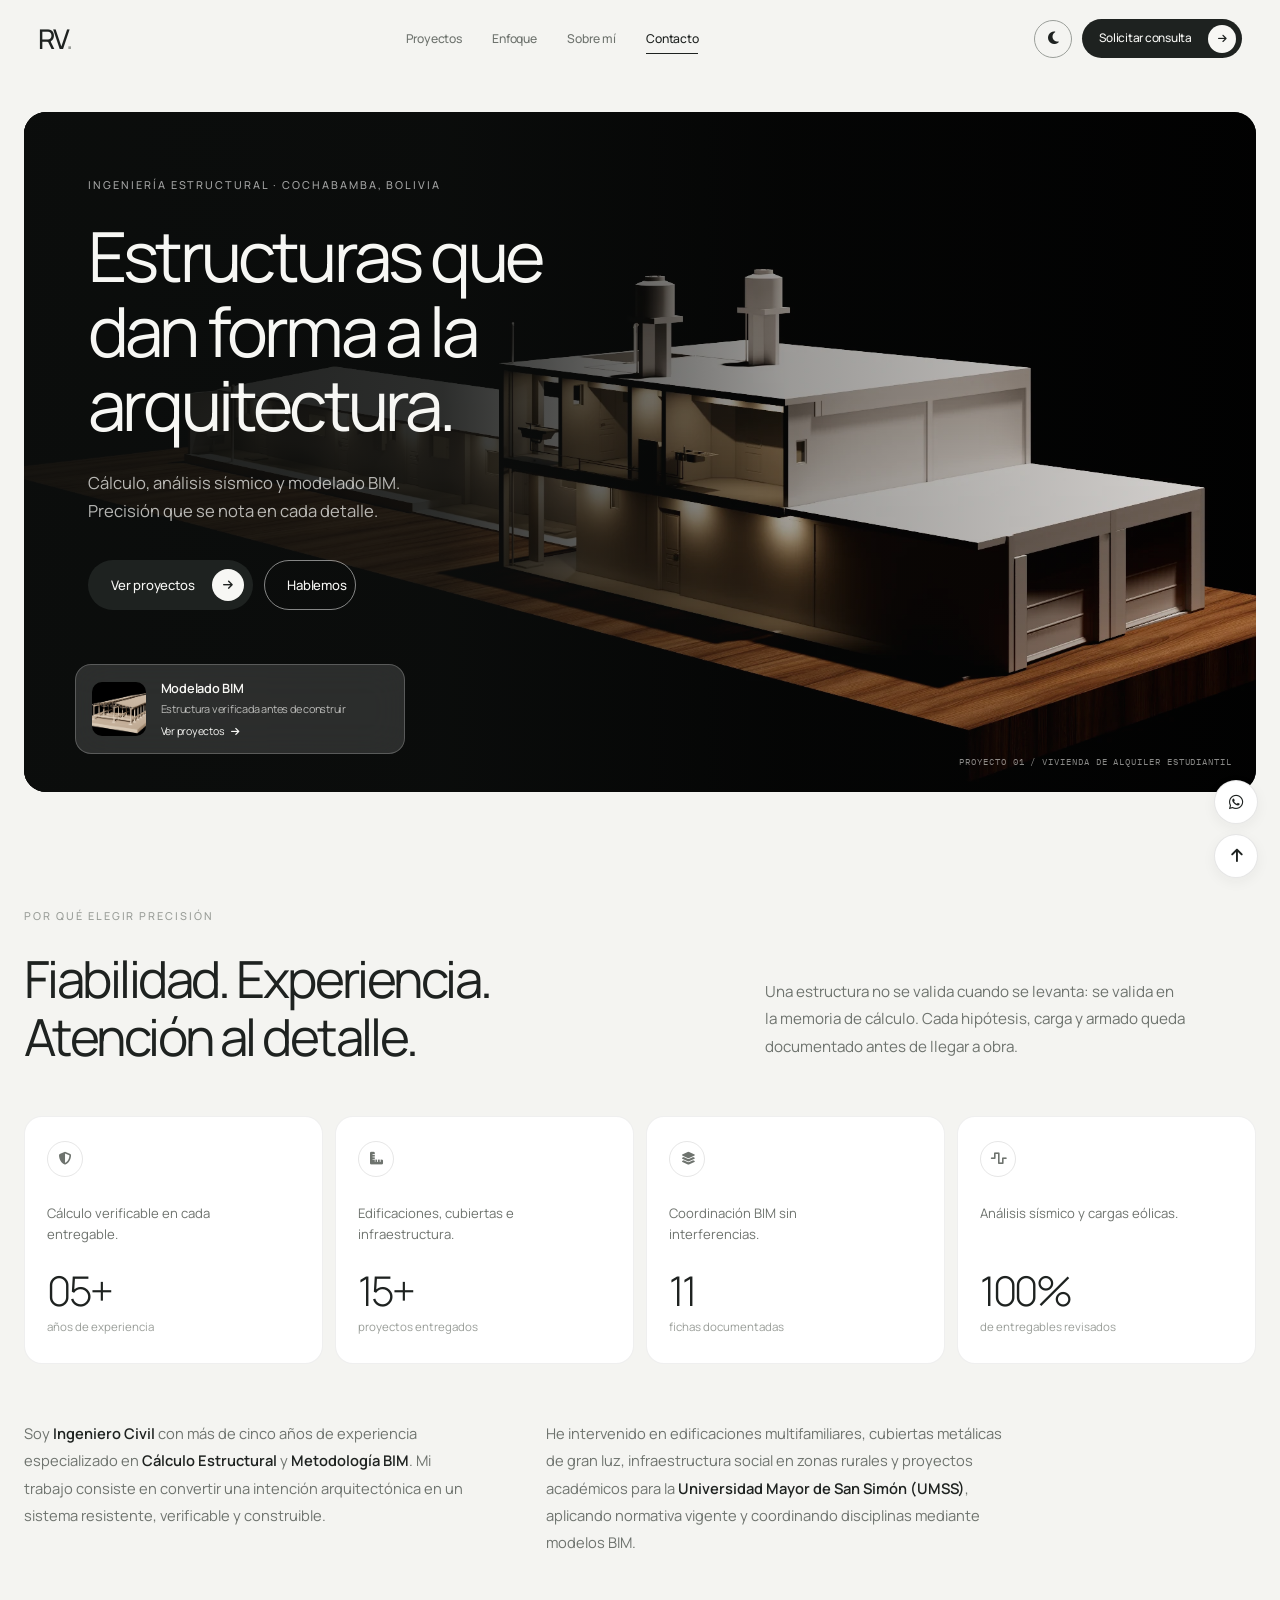
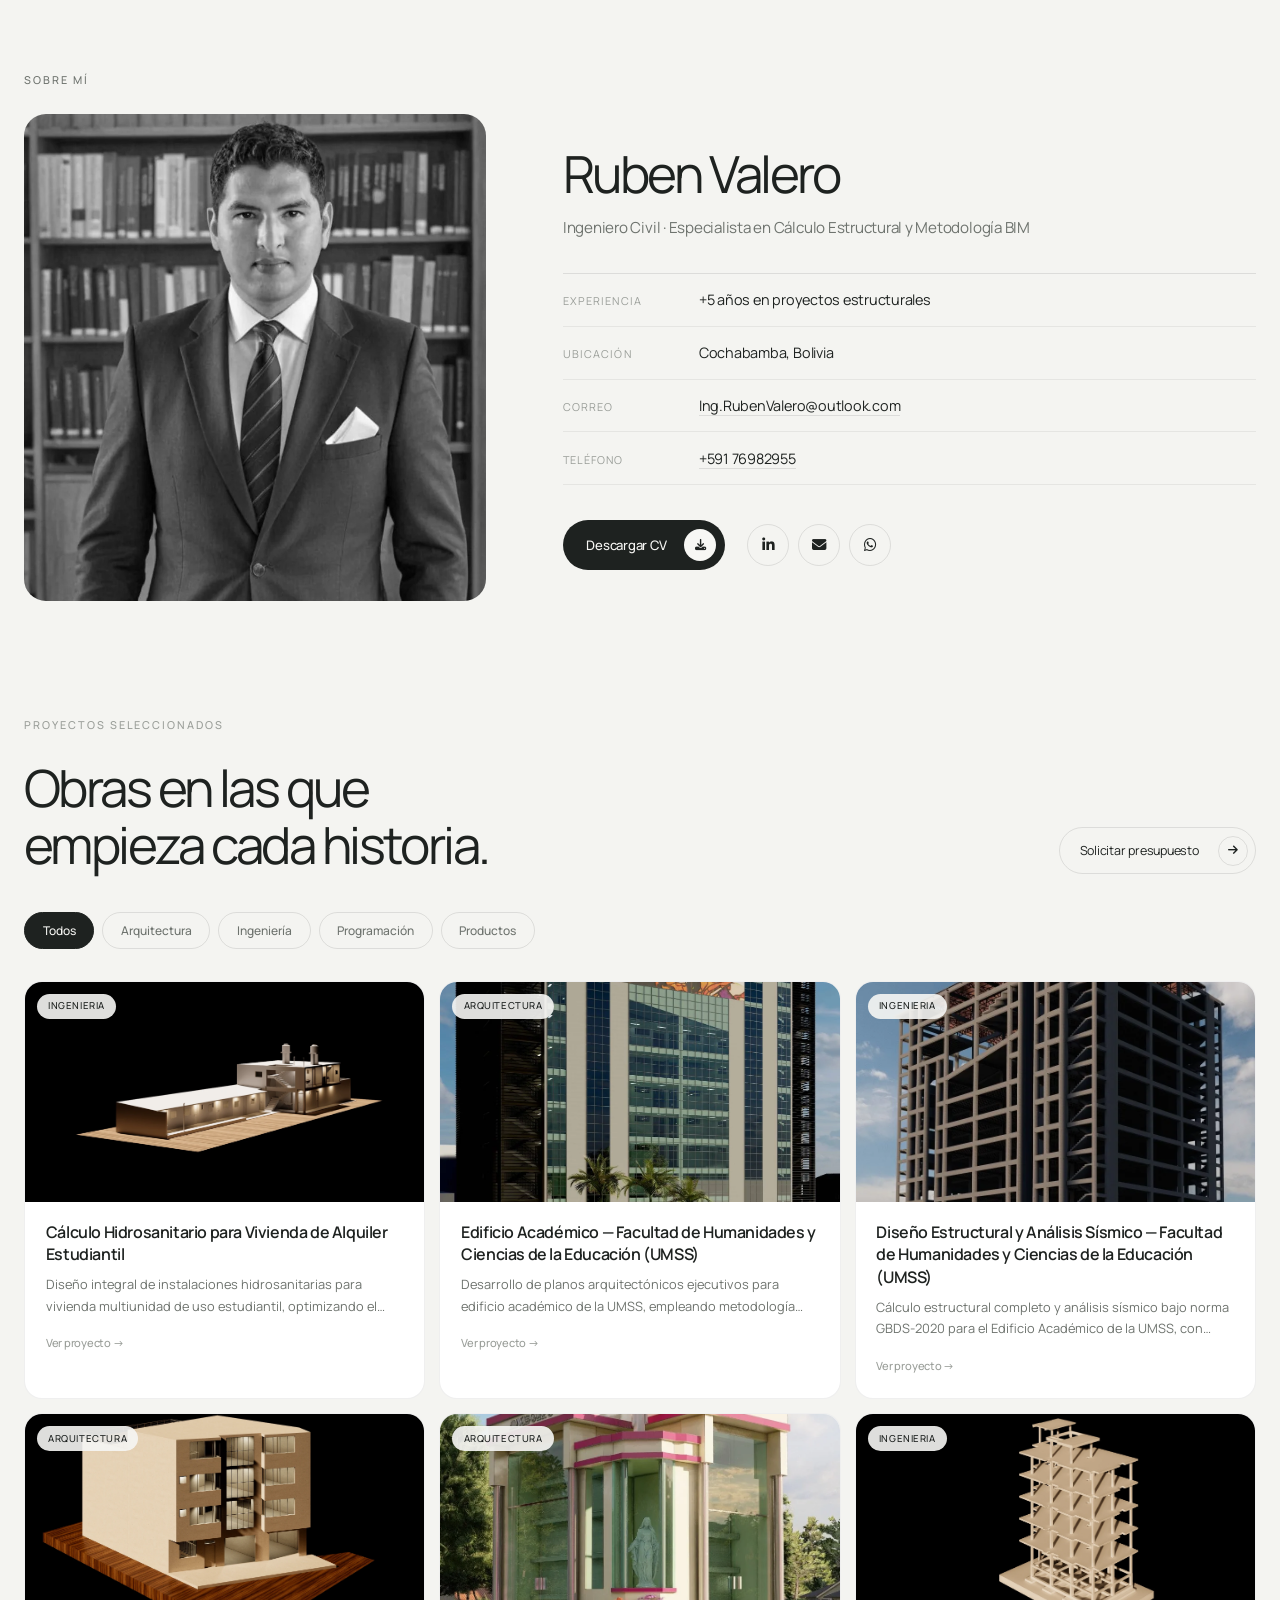
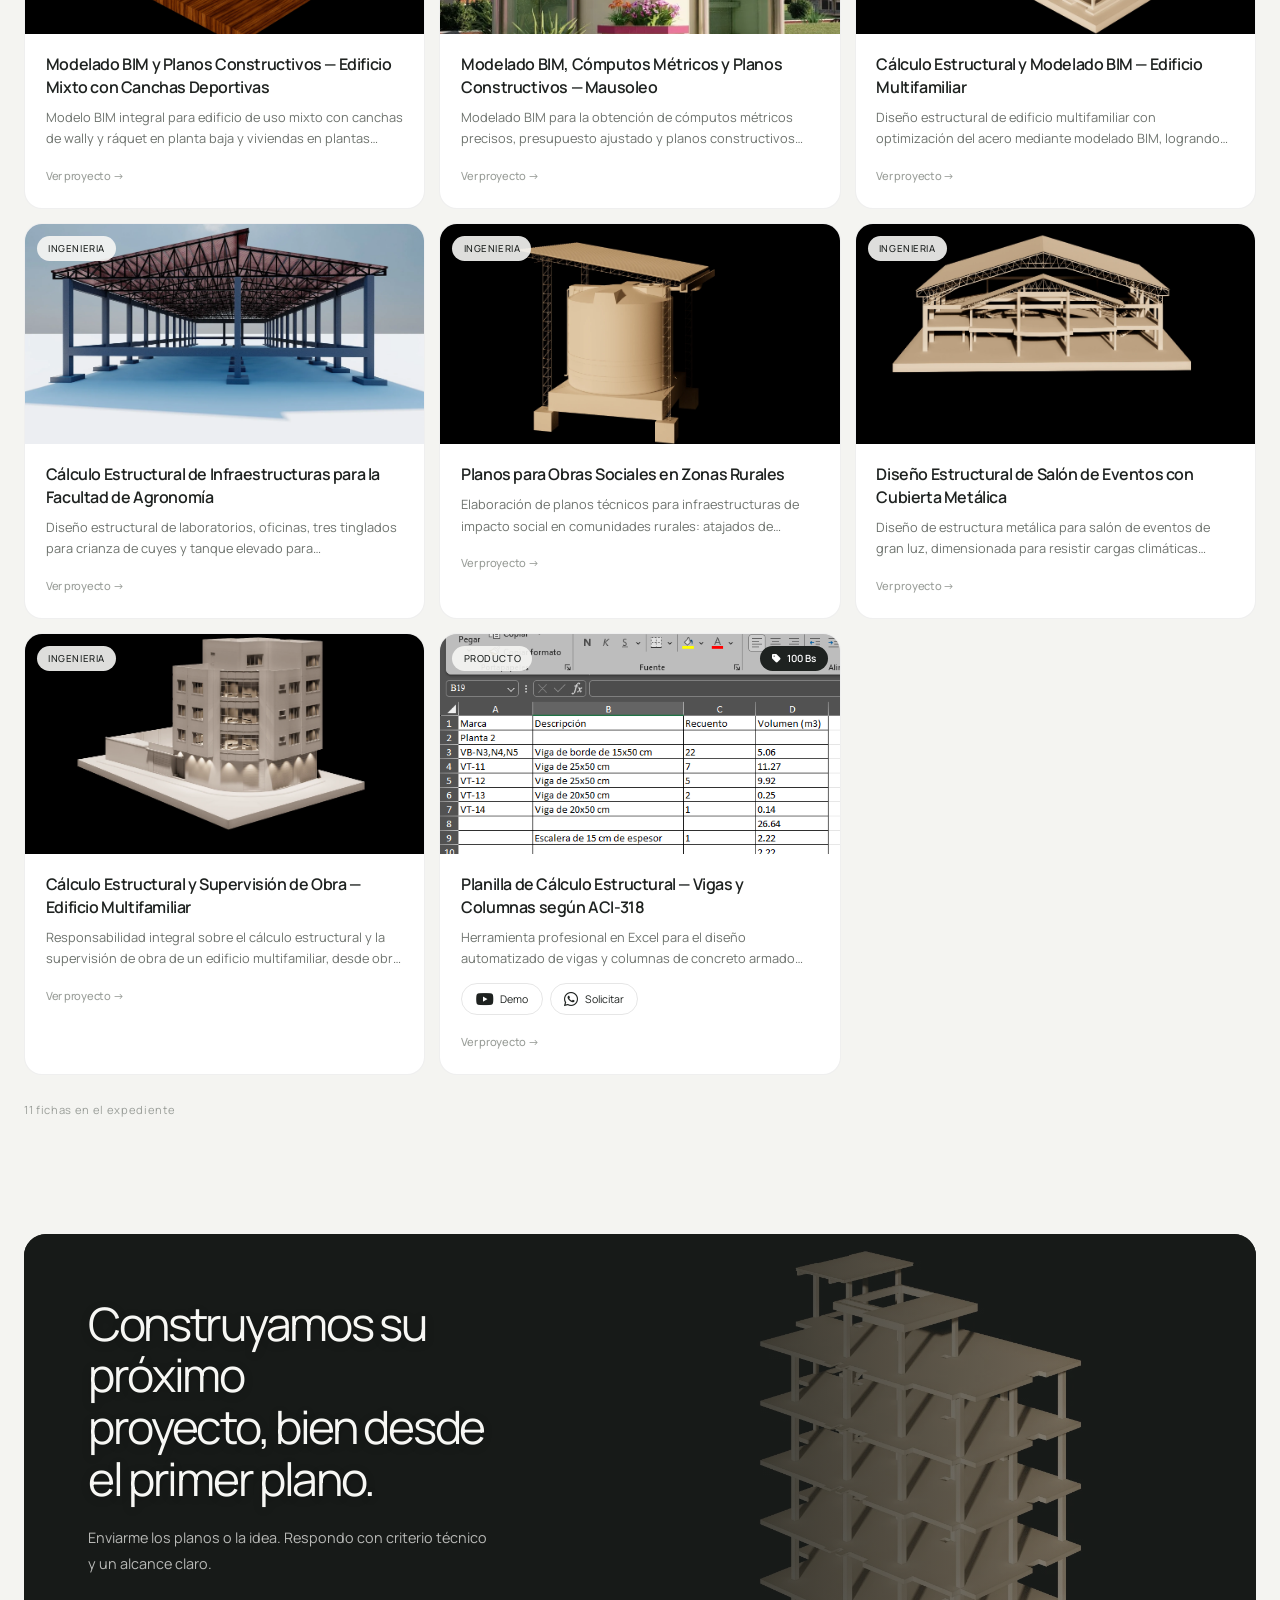
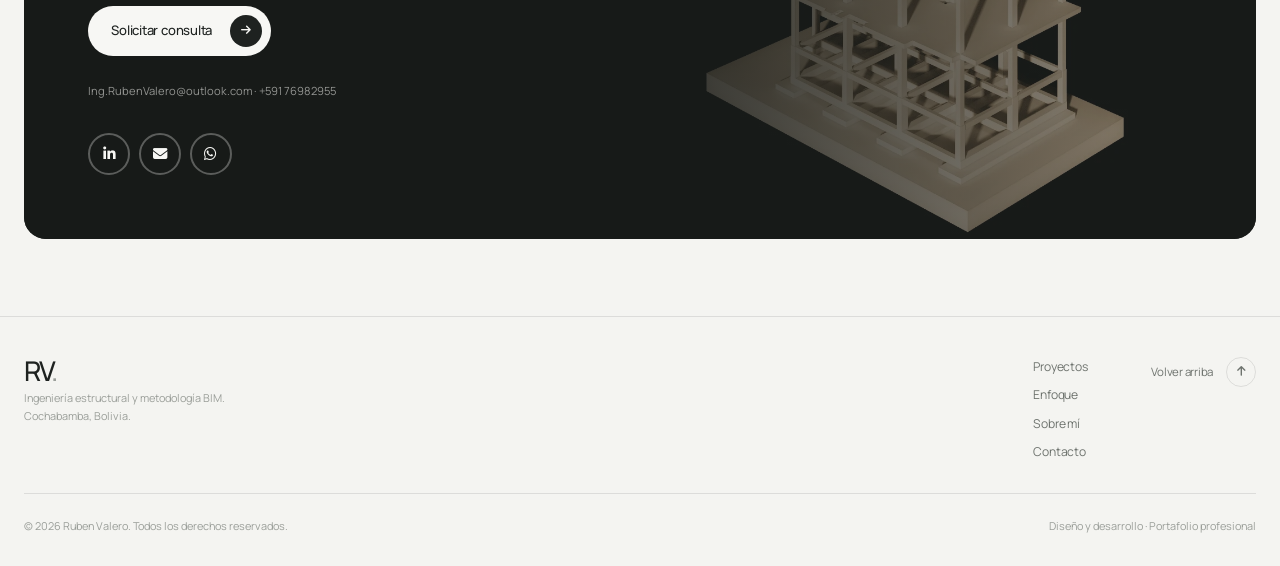
==== commit aed1e6e4: "Actualizar portafolio: 2026-11-14 16:14" ====
--- a/index.html
+++ b/index.html
@@ -66,7 +66,7 @@
     <header class="hero" id="home">
         <div class="container">
             <div class="hero-card">
-                <img class="hero-card-img" src="img/calculo-hidrosanitario-para-vivienda-de-alquiler-e-1-07.png"
+                <img class="hero-card-img" src="img/calculo-hidrosanitario-para-vivienda-de-alquiler-e-1-07.webp"
                      alt="Modelo BIM de vivienda con iluminación interior" fetchpriority="high">
                 <div class="hero-card-shade"></div>
 
@@ -81,7 +81,7 @@
                 </div>
 
                 <div class="hero-float">
-                    <img src="img/CUBIERTA-AGRO3-min.png" alt="">
+                    <img src="img/CUBIERTA-AGRO3-min.webp" alt="">
                     <div>
                         <strong>Modelado BIM</strong>
                         <span>Estructura verificada antes de construir</span>
@@ -153,7 +153,7 @@
             <p class="kicker">Sobre mí</p>
             <div class="dossier">
                 <figure class="dossier-photo">
-                    <img src="img/Ruben_traje.jpg" alt="Ruben Valero, Ingeniero Civil" width="200" height="200" loading="lazy">
+                    <img src="img/Ruben_traje.webp" alt="Ruben Valero, Ingeniero Civil" width="200" height="200" loading="lazy">
                 </figure>
                 <div class="dossier-data">
                     <h2>Ruben Valero</h2>
@@ -218,7 +218,7 @@
     <section class="colored-section" id="contacto">
         <div class="container">
             <div class="cta-card">
-                <img class="cta-img" src="img/calculo-estructural-y-modelado-bim-de-edificio-mul-6-01.png" alt="Modelo estructural BIM" loading="lazy">
+                <img class="cta-img" src="img/calculo-estructural-y-modelado-bim-de-edificio-mul-6-01.webp" alt="Modelo estructural BIM" loading="lazy">
                 <div class="cta-shade"></div>
                 <div class="cta-content">
                     <h2>Construyamos su próximo<br>proyecto, bien desde<br>el primer plano.</h2>
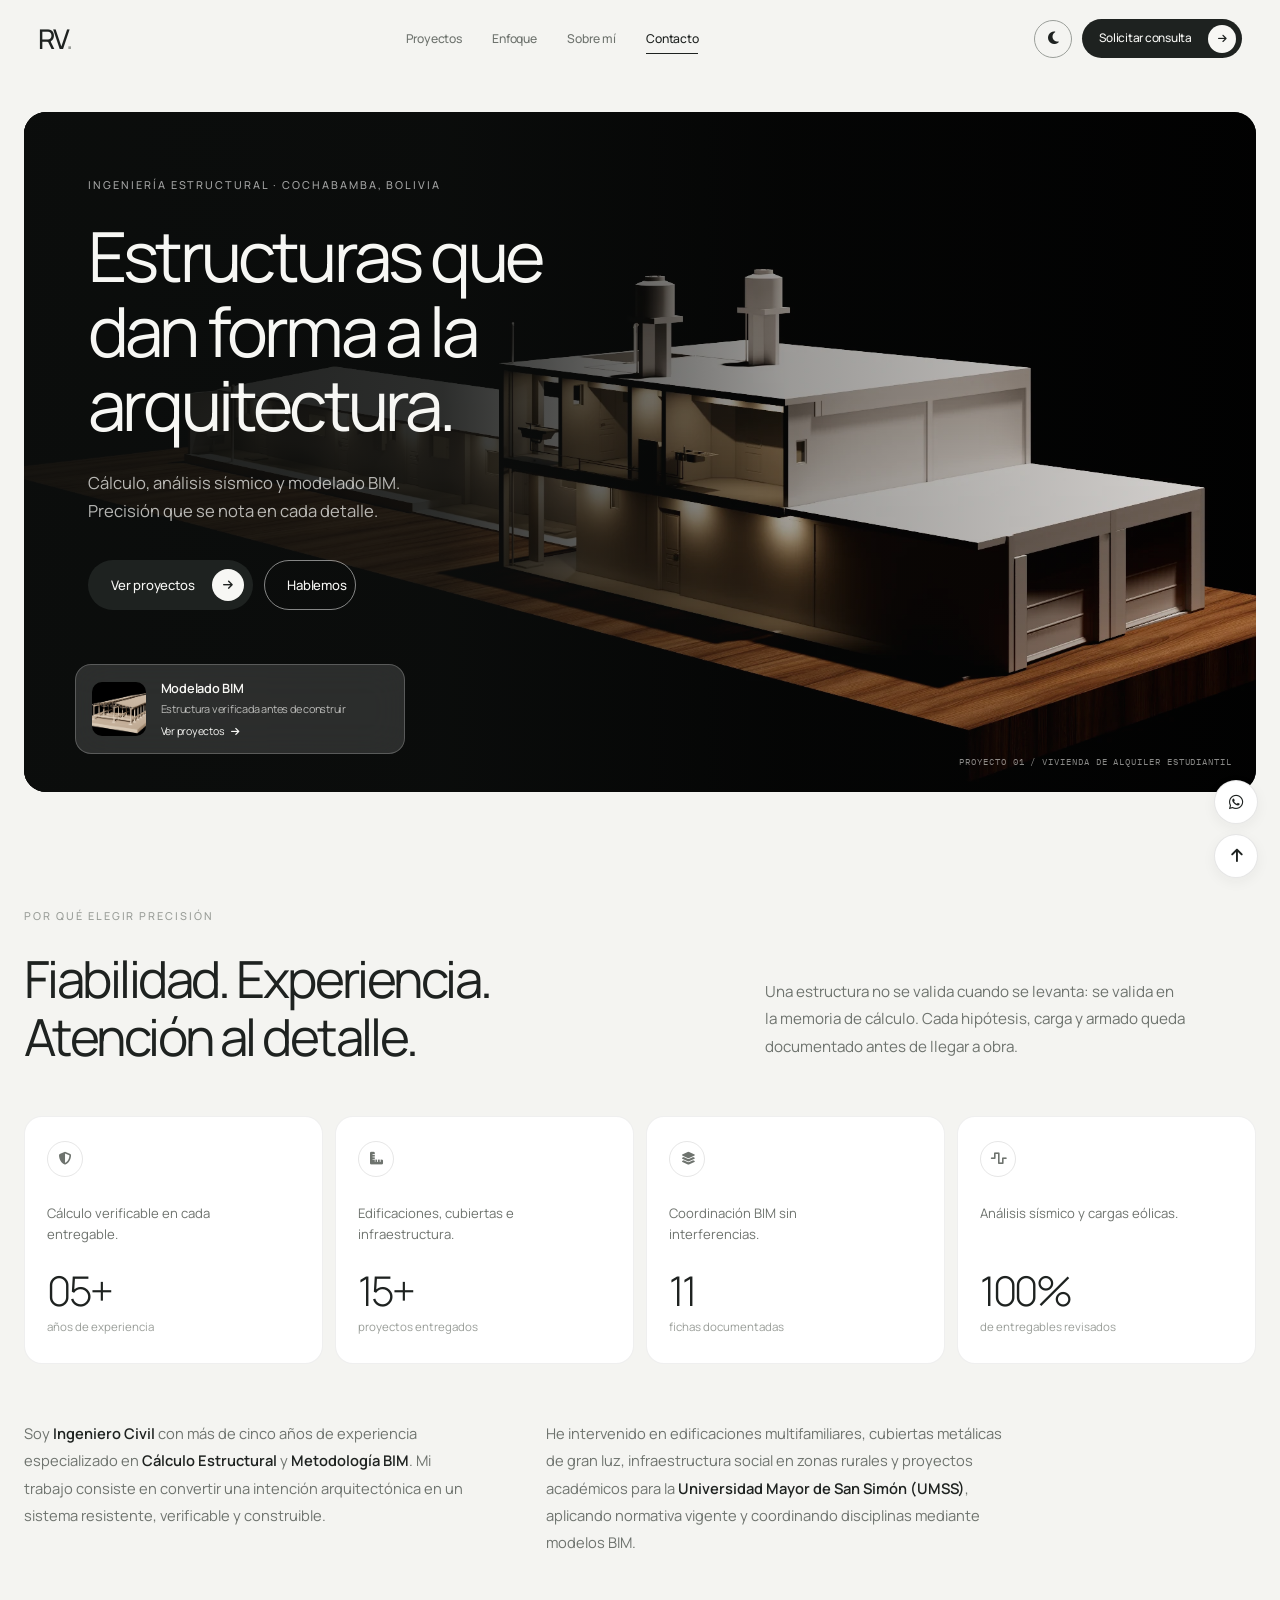
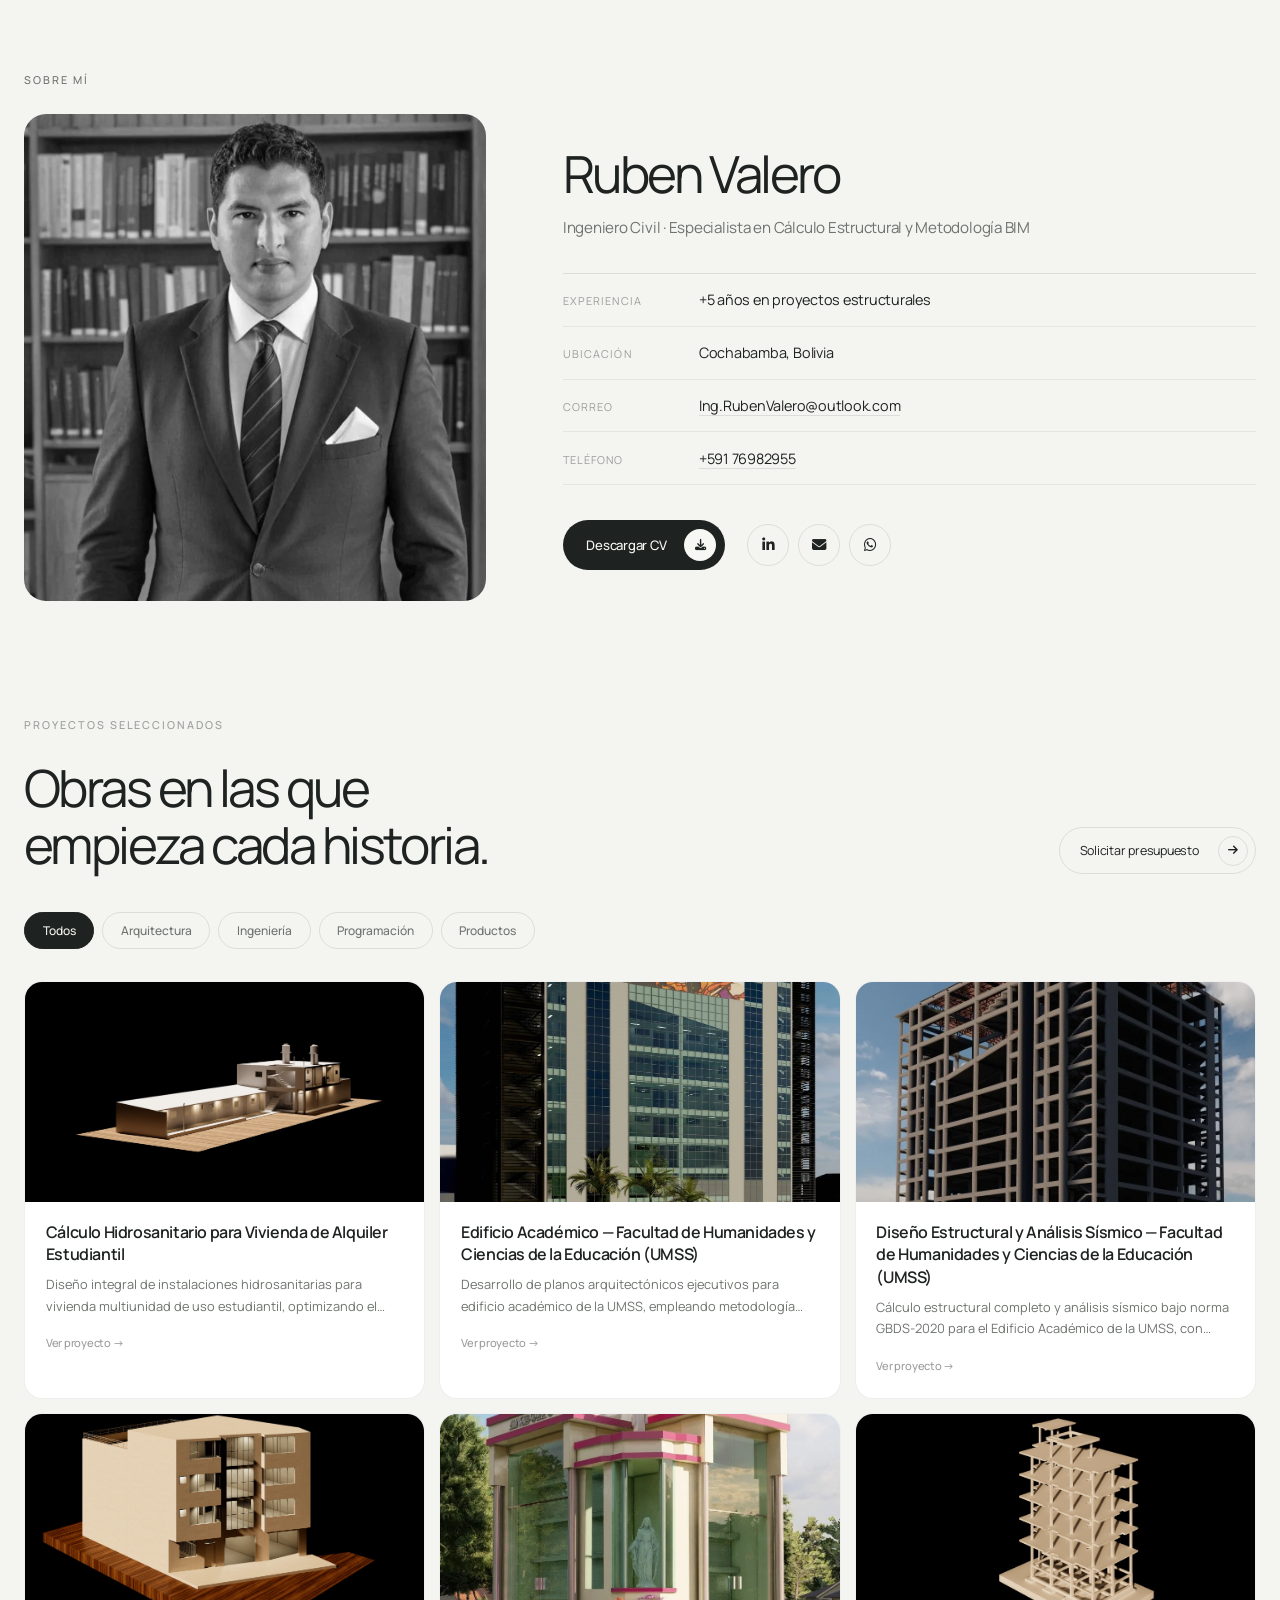
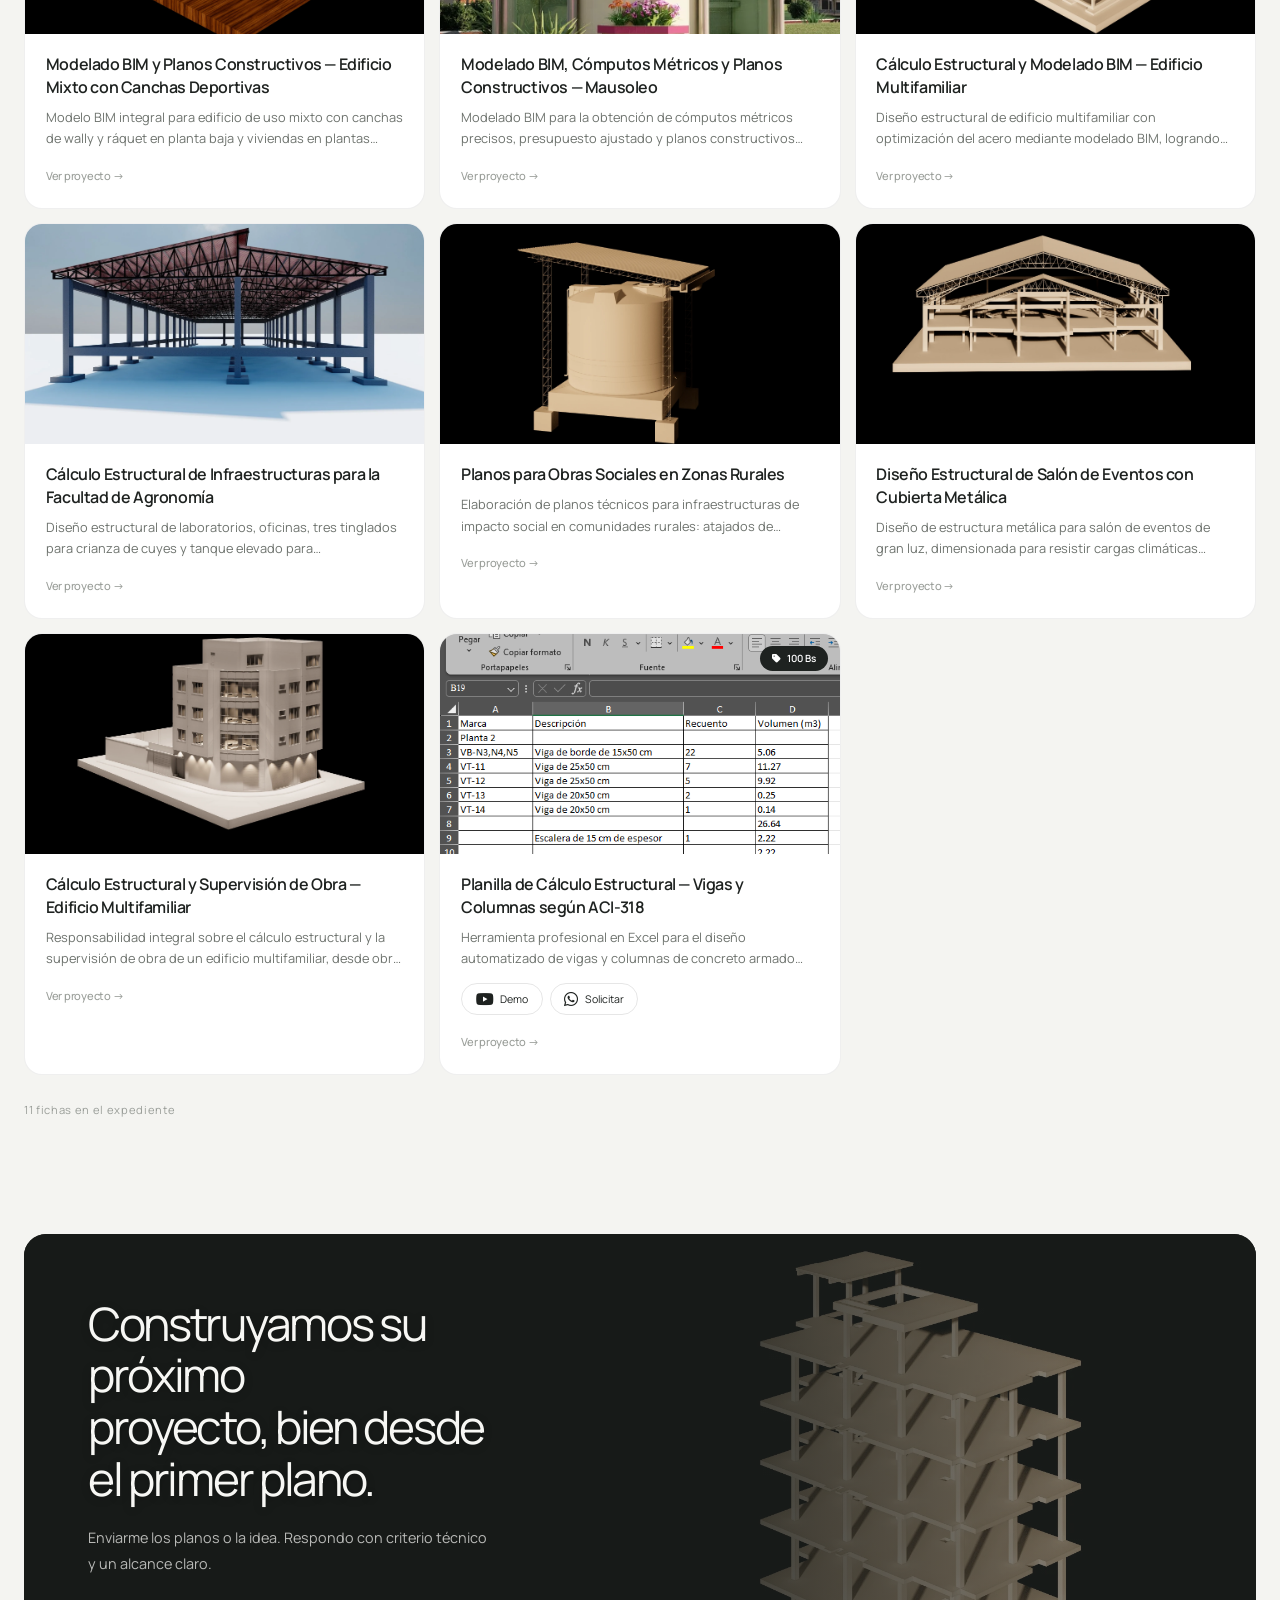
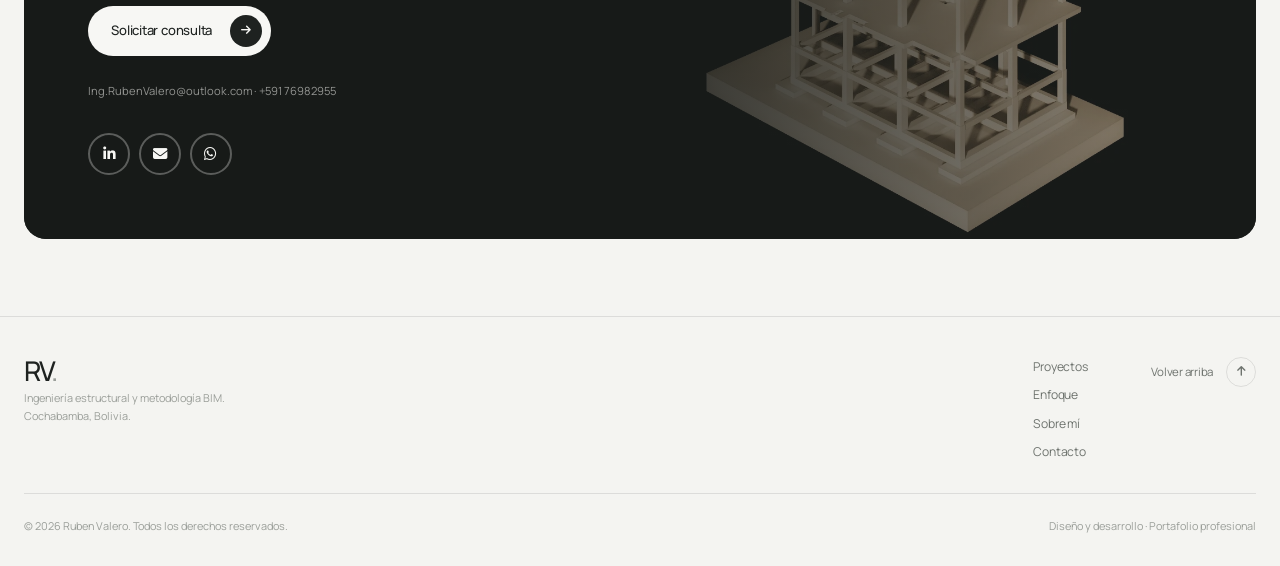
==== commit 32b1b7cc: "Actualizar portafolio: 2026-11-14 16:50" ====
--- a/index.html
+++ b/index.html
@@ -66,7 +66,7 @@
     <header class="hero" id="home">
         <div class="container">
             <div class="hero-card">
-                <img class="hero-card-img" src="img/calculo-hidrosanitario-para-vivienda-de-alquiler-e-1-07.webp"
+                <img class="hero-card-img" data-site-image="hero" src="img/calculo-hidrosanitario-para-vivienda-de-alquiler-e-1-07.webp"
                      alt="Modelo BIM de vivienda con iluminación interior" fetchpriority="high">
                 <div class="hero-card-shade"></div>
 
@@ -81,7 +81,7 @@
                 </div>
 
                 <div class="hero-float">
-                    <img src="img/CUBIERTA-AGRO3-min.webp" alt="">
+                    <img data-site-image="heroFloat" src="img/CUBIERTA-AGRO3-min.webp" alt="">
                     <div>
                         <strong>Modelado BIM</strong>
                         <span>Estructura verificada antes de construir</span>
@@ -153,7 +153,7 @@
             <p class="kicker">Sobre mí</p>
             <div class="dossier">
                 <figure class="dossier-photo">
-                    <img src="img/Ruben_traje.webp" alt="Ruben Valero, Ingeniero Civil" width="200" height="200" loading="lazy">
+                    <img data-site-image="portrait" src="img/Ruben_traje.webp" alt="Ruben Valero, Ingeniero Civil" width="200" height="200" loading="lazy">
                 </figure>
                 <div class="dossier-data">
                     <h2>Ruben Valero</h2>
@@ -218,7 +218,7 @@
     <section class="colored-section" id="contacto">
         <div class="container">
             <div class="cta-card">
-                <img class="cta-img" src="img/calculo-estructural-y-modelado-bim-de-edificio-mul-6-01.webp" alt="Modelo estructural BIM" loading="lazy">
+                <img class="cta-img" data-site-image="cta" src="img/calculo-estructural-y-modelado-bim-de-edificio-mul-6-01.webp" alt="Modelo estructural BIM" loading="lazy">
                 <div class="cta-shade"></div>
                 <div class="cta-content">
                     <h2>Construyamos su próximo<br>proyecto, bien desde<br>el primer plano.</h2>
@@ -323,10 +323,6 @@
                     </button>
                 </div>
 
-                <button type="button" class="sheet-hero-expand" id="sheetHeroOpen" aria-label="Ampliar imagen de portada">
-                    <i class="fas fa-expand"></i>
-                </button>
-                <span class="sheet-hero-caption" id="sheetHeroCaption"></span>
             </section>
 
             <div class="sheet-features">
@@ -364,6 +360,16 @@
             </footer>
 
             <div class="sheet-sr" id="modalDetails"></div>
+        </div>
+
+        <!-- Barra fija de cierre en móvil: el botón X sigue accesible al hacer scroll. -->
+        <div class="sheet-mobilebar" id="sheetMobileBar">
+            <span class="sheet-mark">RV<span>.</span></span>
+            <span class="sheet-mobilebar-label">Ficha <span data-sheet="index">—</span></span>
+            <button type="button" class="sheet-theme" data-theme-toggle aria-label="Cambiar tema" title="Cambiar tema">
+                <i class="fas fa-moon"></i>
+            </button>
+            <button type="button" class="sheet-mobile-close" id="sheetMobileClose" aria-label="Cerrar ficha"><i class="fas fa-times"></i></button>
         </div>
     </div>
 
@@ -377,5 +383,6 @@
     <script src="js/script.js"></script>
     <script src="js/viewer.js"></script>
     <script src="js/design.js"></script>
+    <script src="js/site.js"></script>
 </body>
 </html>
--- a/css/design.css
+++ b/css/design.css
@@ -520,23 +520,9 @@
     transition: transform 0.25s ease, box-shadow 0.25s ease, border-color 0.25s ease;
     position: relative;
 }
-.project-card::before {
-    content: attr(data-category);
-    display: inline-block;
-    position: absolute;
-    top: 12px; left: 12px;
-    right: auto; bottom: auto;
-    z-index: 3;
-    padding: 0.3rem 0.7rem;
-    border-radius: 999px;
-    background: rgba(247, 247, 244, 0.9);
-    color: #1E2220;
-    font-size: 0.6rem;
-    font-weight: 500;
-    letter-spacing: 0.06em;
-    text-transform: uppercase;
-    opacity: 1;
-}
+/* Sin etiqueta de categoría sobre la portada: en móvil tapaba la imagen
+   y ocupaba espacio. El atributo data-category se conserva para el filtrado. */
+.project-card::before { display: none; content: none; }
 .project-card::after { display: none; }
 .project-card:hover { transform: translateY(-5px); box-shadow: var(--shadow-hover); border-color: var(--line); }
 .project-card.product-card, .project-card.product-card:hover { border: 1px solid var(--line-soft); background: var(--surface); }
@@ -641,7 +627,9 @@
    11. FICHA DE PROYECTO — composición editorial
    Volumen tipográfico + imágenes en huecos de distinto tamaño
    ------------------------------------------------------------- */
-#projectModal { z-index: 9500; background-color: rgba(16, 19, 17, 0.88); }
+/* Sin backdrop-filter: en móvil causaba tirones y creaba un containing block
+   que complicaba el posicionamiento fijo de la barra de cierre. */
+#projectModal { z-index: 9500; background-color: rgba(16, 19, 17, 0.88); backdrop-filter: none; -webkit-backdrop-filter: none; overscroll-behavior: contain; }
 [data-theme="light"] #projectModal { background-color: rgba(16, 19, 17, 0.88); }
 
 .modal-content.project-sheet {
@@ -671,7 +659,7 @@
 .sheet-hero-figure[hidden] { display: none; }
 .sheet-hero-figure > img { width: 100%; height: 100%; object-fit: cover; object-position: 60% 50%; display: block; }
 .sheet-hero-shade {
-    position: absolute; inset: 0; z-index: 1;
+    position: absolute; inset: 0; z-index: 1; pointer-events: none;
     background: linear-gradient(90deg,
         rgba(12, 14, 13, 0.97) 0%,
         rgba(12, 14, 13, 0.90) 30%,
@@ -704,9 +692,21 @@
 }
 .sheet-theme { margin-left: auto; }
 .close { position: static; margin-left: 0; }
-.sheet-theme:hover, .close:hover, .close:focus {
+.sheet-theme:hover, .close:hover, .close:focus, .sheet-mobile-close:hover, .sheet-mobile-close:focus {
     background: #F7F7F4; color: #1E2220; border-color: #F7F7F4;
     transform: none; box-shadow: none;
+}
+
+/* --- Barra de cierre fija para móvil (se activa en @media 640px) --- */
+.sheet-mobilebar { display: none; }
+.sheet-mobilebar-label { font-family: var(--mono); font-size: 0.6rem; letter-spacing: 0.13em; text-transform: uppercase; color: rgba(247, 247, 244, 0.62); }
+.sheet-mobile-close {
+    width: 42px; height: 42px; border-radius: 50%;
+    display: flex; align-items: center; justify-content: center;
+    border: 1px solid rgba(247, 247, 244, 0.4);
+    background: rgba(16, 19, 17, 0.35); color: #F7F7F4;
+    font-size: 0.9rem; cursor: pointer;
+    transition: background 0.2s ease, color 0.2s ease;
 }
 
 .sheet-hero-copy {
@@ -738,25 +738,8 @@
 }
 .sheet-lead { font-size: 0.95rem; line-height: 1.75; color: rgba(247, 247, 244, 0.72); max-width: 430px; margin: 0 0 1.6rem; }
 .sheet-hero-cta { font-size: 0.78rem; }
-.sheet-hero-expand {
-    position: absolute; right: clamp(1.2rem, 3vw, 2.4rem); bottom: clamp(1.2rem, 3vw, 2rem); z-index: 3;
-    width: 42px; height: 42px; border-radius: 50%;
-    display: flex; align-items: center; justify-content: center;
-    border: 1px solid rgba(247, 247, 244, 0.45);
-    background: rgba(16, 19, 17, 0.55); color: #F7F7F4;
-    font-size: 0.8rem; cursor: pointer;
-}
-.sheet-hero-expand[hidden] { display: none; }
-.sheet-hero-expand:hover { background: #F7F7F4; color: #1E2220; }
-.sheet-hero-caption {
-    position: absolute; right: clamp(5rem, 8vw, 7rem); bottom: clamp(1.6rem, 3.4vw, 2.4rem); z-index: 3;
-    max-width: min(46vw, 420px);
-    font-family: var(--mono); font-size: 0.58rem; letter-spacing: 0.1em; text-transform: uppercase;
-    color: rgba(247, 247, 244, 0.6);
-    white-space: nowrap; overflow: hidden; text-overflow: ellipsis;
-    pointer-events: none;
-}
-.sheet-hero-caption[hidden] { display: none; }
+/* La portada se amplía pulsando la imagen: sin botón superpuesto ni leyenda. */
+.sheet-hero-figure { cursor: zoom-in; }
 
 /* --- Fila de rasgos --- */
 .sheet-features { display: grid; grid-template-columns: repeat(3, minmax(0, 1fr)); border-top: 1px solid var(--line); border-bottom: 1px solid var(--line); }
@@ -777,8 +760,8 @@
 .sheet-card-media { position: relative; padding: 0; border: 0; border-radius: 12px; overflow: hidden; background: #E9E9E5; cursor: pointer; }
 .sheet-card-media img { width: 100%; height: 100%; object-fit: cover; display: block; transition: transform 0.4s ease; }
 .sheet-card-media:hover img { transform: scale(1.05); }
-.sheet-media-zoom { position: absolute; right: 0.7rem; bottom: 0.7rem; width: 30px; height: 30px; border-radius: 50%; display: flex; align-items: center; justify-content: center; background: rgba(247, 247, 244, 0.92); color: #1E2220; font-size: 0.65rem; opacity: 0; transform: translateY(4px); transition: opacity 0.2s ease, transform 0.2s ease; }
-.sheet-card-media:hover .sheet-media-zoom, .sheet-pair-item:hover .sheet-media-zoom { opacity: 1; transform: none; }
+/* Sin iconos de ampliar sobre las imágenes: se abre el visor al pulsarlas. */
+.sheet-card-media, .sheet-pair-item, .sheet-cat-card { cursor: zoom-in; }
 
 /* --- Desarrollo: texto estrecho + dos imágenes grandes --- */
 .sheet-story { display: grid; grid-template-columns: 0.78fr 1.22fr; gap: clamp(1.5rem, 4vw, 3rem); align-items: start; padding: clamp(2.2rem, 5vw, 3.8rem) clamp(1.3rem, 3.5vw, 2.6rem); }
@@ -816,12 +799,9 @@
 .sheet-cat-media { position: relative; display: block; aspect-ratio: 4 / 3; overflow: hidden; background: #0E100F; }
 .sheet-cat-media img { width: 100%; height: 100%; object-fit: cover; display: block; transition: transform 0.4s ease; }
 .sheet-cat-card:hover .sheet-cat-media img { transform: scale(1.05); }
-.sheet-cat-label { position: absolute; left: 0.7rem; top: 0.7rem; font-family: var(--mono); font-size: 0.56rem; letter-spacing: 0.1em; background: rgba(16, 19, 17, 0.65); padding: 0.25rem 0.55rem; border-radius: 999px; }
-.sheet-cat-foot { display: flex; align-items: center; justify-content: space-between; gap: 0.5rem; padding: 0.75rem 0.9rem; }
-.sheet-cat-foot strong { display: block; font-size: 0.78rem; font-weight: 500; }
-.sheet-cat-foot small { display: block; font-size: 0.63rem; color: rgba(247, 247, 244, 0.55); }
-.sheet-cat-arrow { width: 28px; height: 28px; flex-shrink: 0; border-radius: 50%; border: 1px solid rgba(247, 247, 244, 0.35); display: flex; align-items: center; justify-content: center; font-size: 0.6rem; }
-.sheet-cat-card:hover .sheet-cat-arrow { background: #F7F7F4; color: #171A18; }
+/* Catálogo limpio: solo imágenes, sin "IMAGEN 01" ni pie "Vista 01". */
+.sheet-cat-card { background: transparent; }
+.sheet-cat-media { border-radius: 12px; }
 .sheet-catalog-extra { display: grid; grid-template-columns: repeat(3, minmax(0, 1fr)); gap: 10px; margin-top: 10px; }
 .sheet-catalog-extra:empty { display: none; }
 .sheet-cat-card-compact .sheet-cat-media { aspect-ratio: 16 / 9; }
@@ -913,11 +893,19 @@
 @media (max-width: 640px) {
     .sheet-hero { min-height: 520px; }
     .sheet-hero-shade { background: linear-gradient(180deg, rgba(12,14,13,0.95) 0%, rgba(12,14,13,0.88) 55%, rgba(12,14,13,0.62) 100%); }
-    .sheet-hero-copy { padding: 6rem 1.4rem 4rem; }
-    .sheet-hero-caption { display: none; }
-    .sheet-topbar { padding: 0.85rem 1rem; }
-    .sheet-topbar-label { display: none; }
-    .sheet-theme, .close { width: 40px; height: 40px; }
+    .sheet-hero-copy { padding: 7.6rem 1.4rem 4rem; }
+    .sheet-topbar { display: none; }
+    .sheet-mobilebar {
+        display: flex;
+        position: fixed; top: 0; left: 0; right: 0; z-index: 9700;
+        align-items: center; gap: 0.8rem;
+        padding: max(0.75rem, env(safe-area-inset-top)) 1rem 0.75rem;
+        background: rgba(16, 19, 17, 0.96);
+        border-bottom: 1px solid rgba(247, 247, 244, 0.12);
+        color: #F7F7F4;
+    }
+    .sheet-mobilebar .sheet-theme { margin-left: auto; }
+    .sheet-theme, .close, .sheet-mobile-close { width: 40px; height: 40px; }
     .sheet-features { grid-template-columns: minmax(0, 1fr); }
     .sheet-features > div { border-right: 0; border-bottom: 1px solid var(--line-soft); padding: 0.75rem 1rem; }
     .sheet-features > div:last-child { border-bottom: 0; }
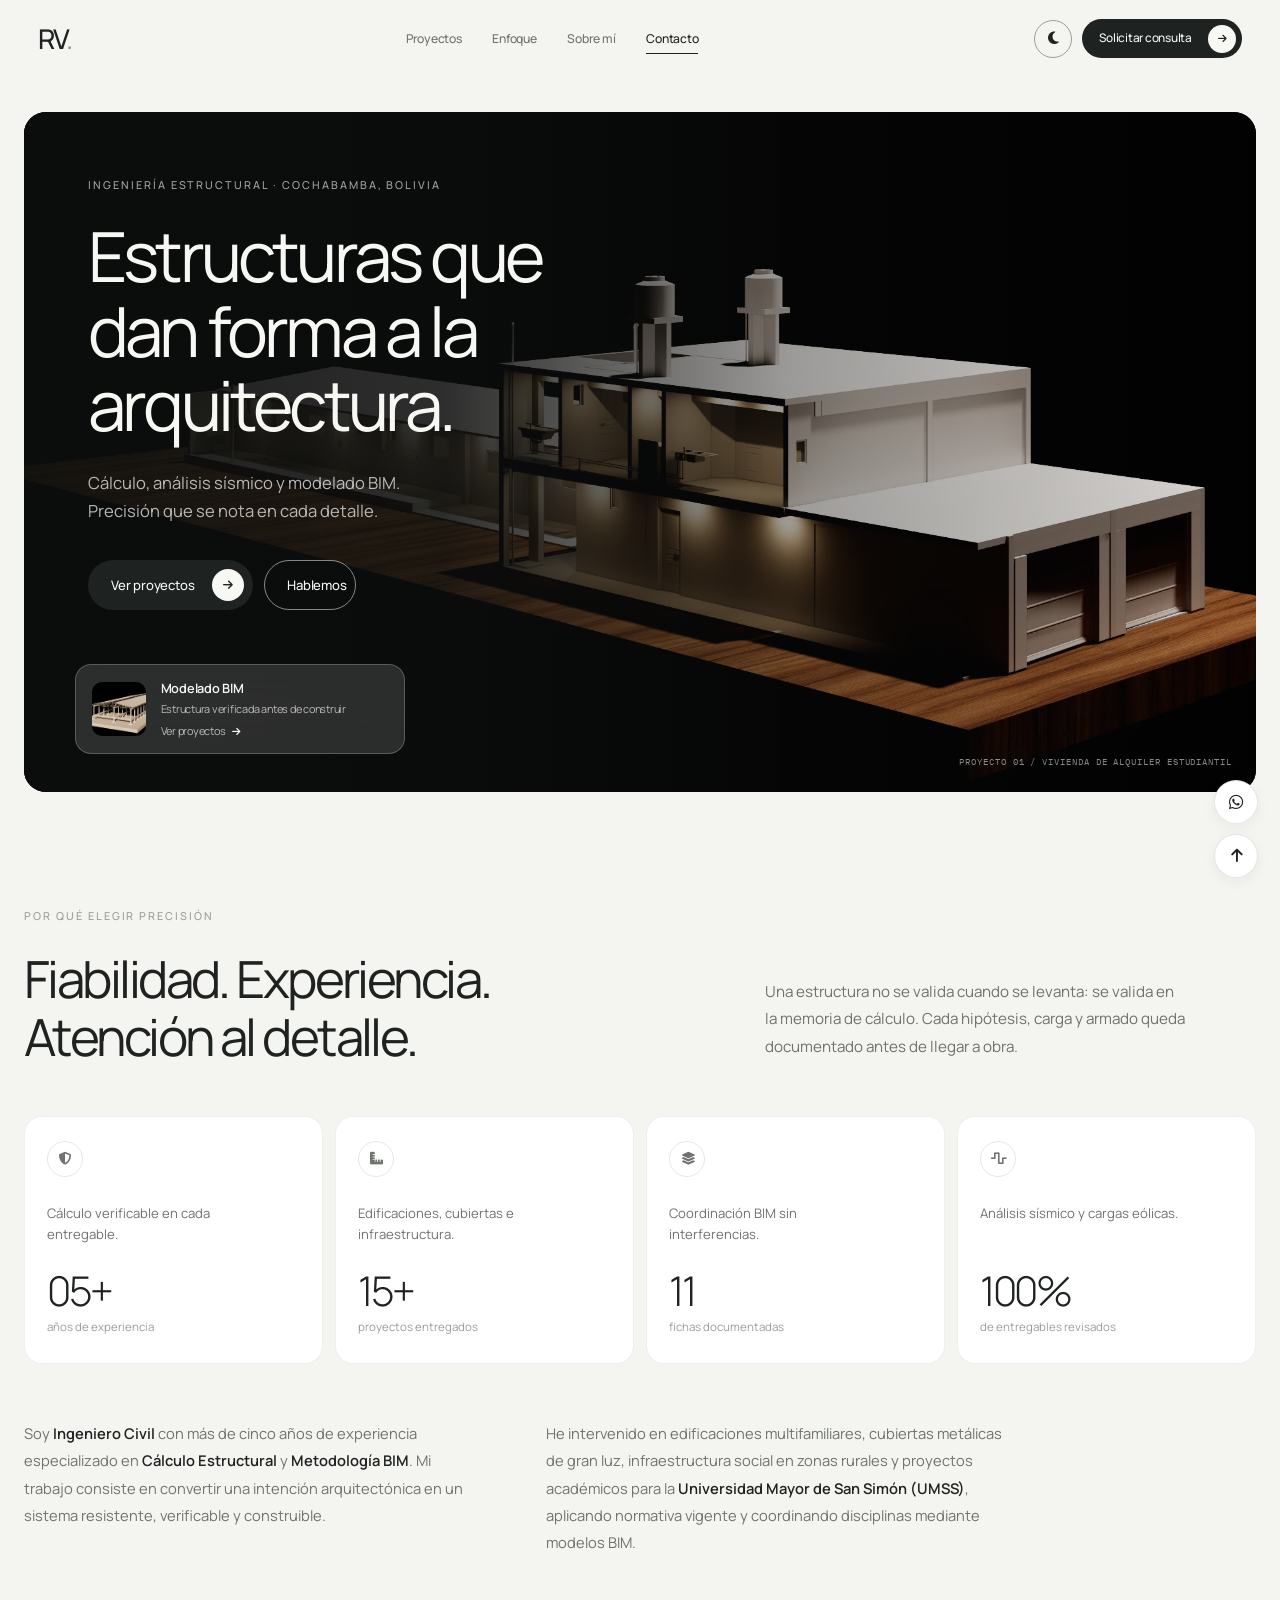
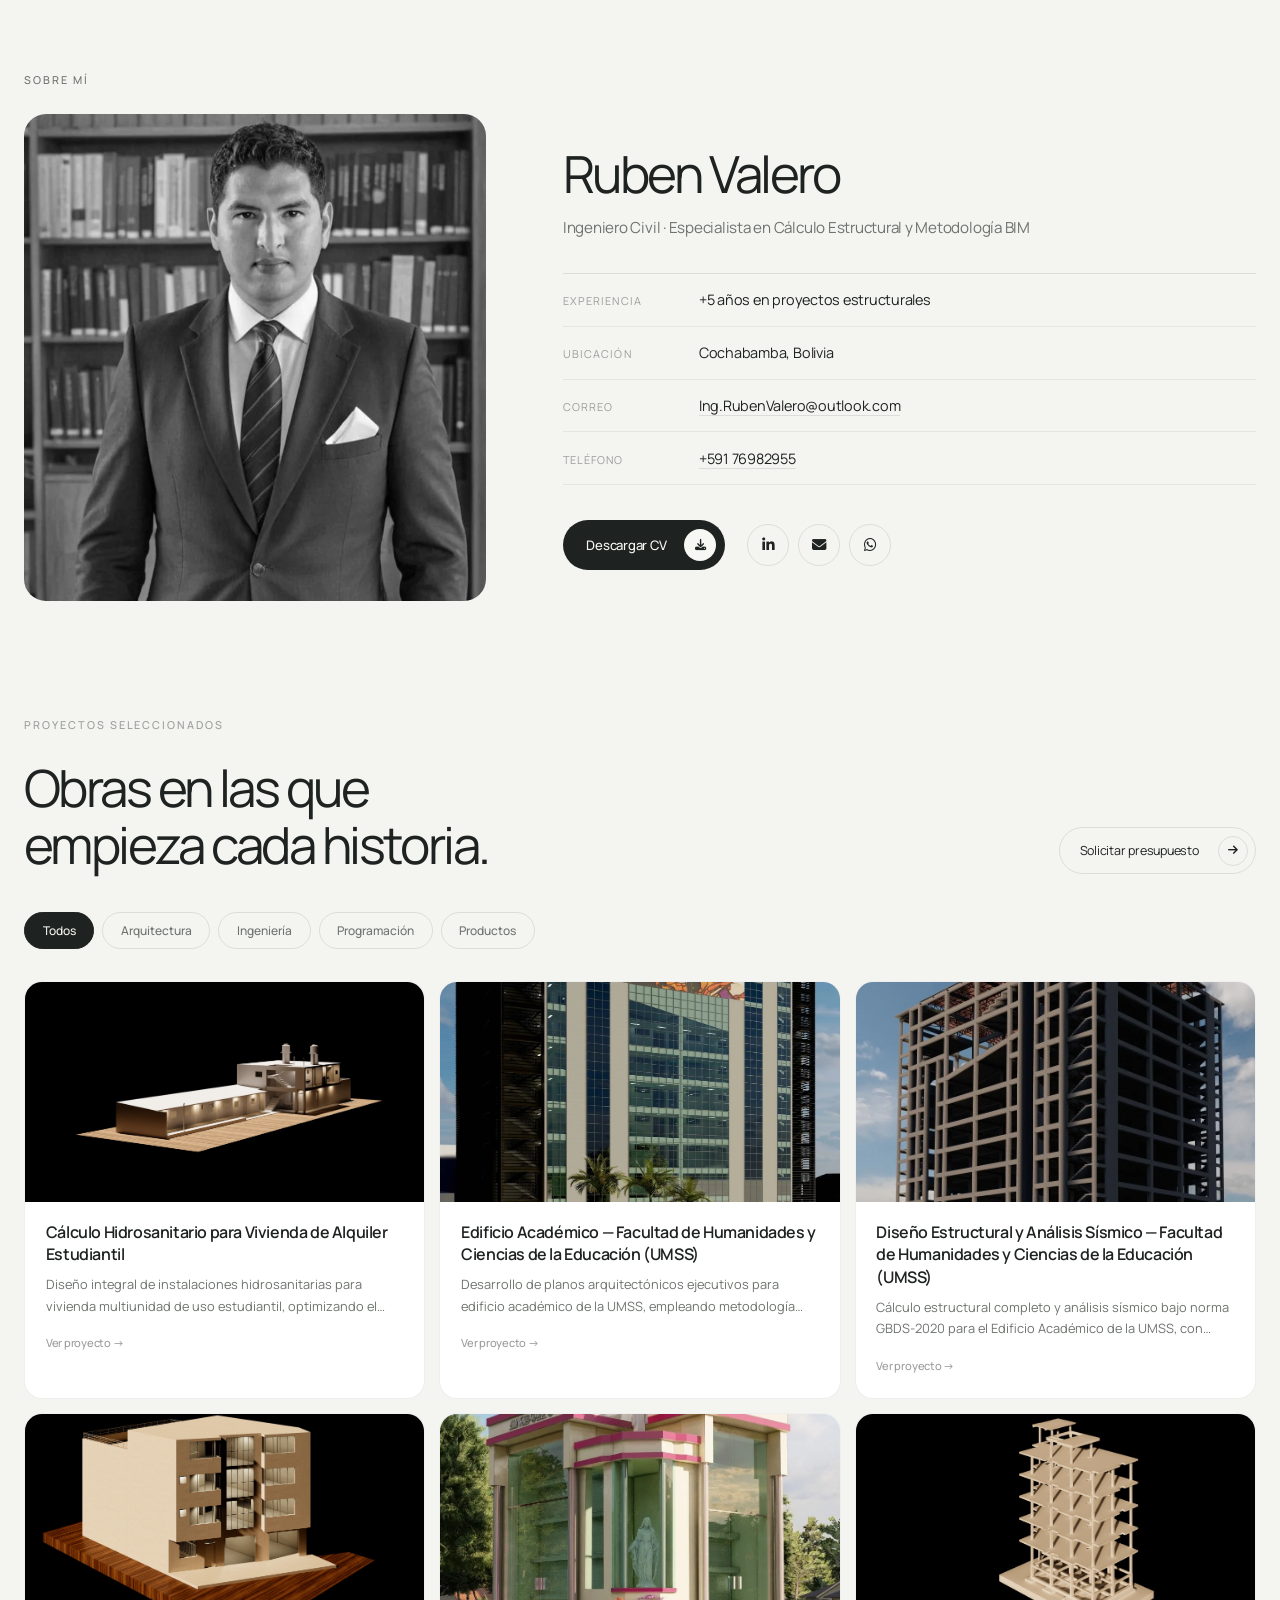
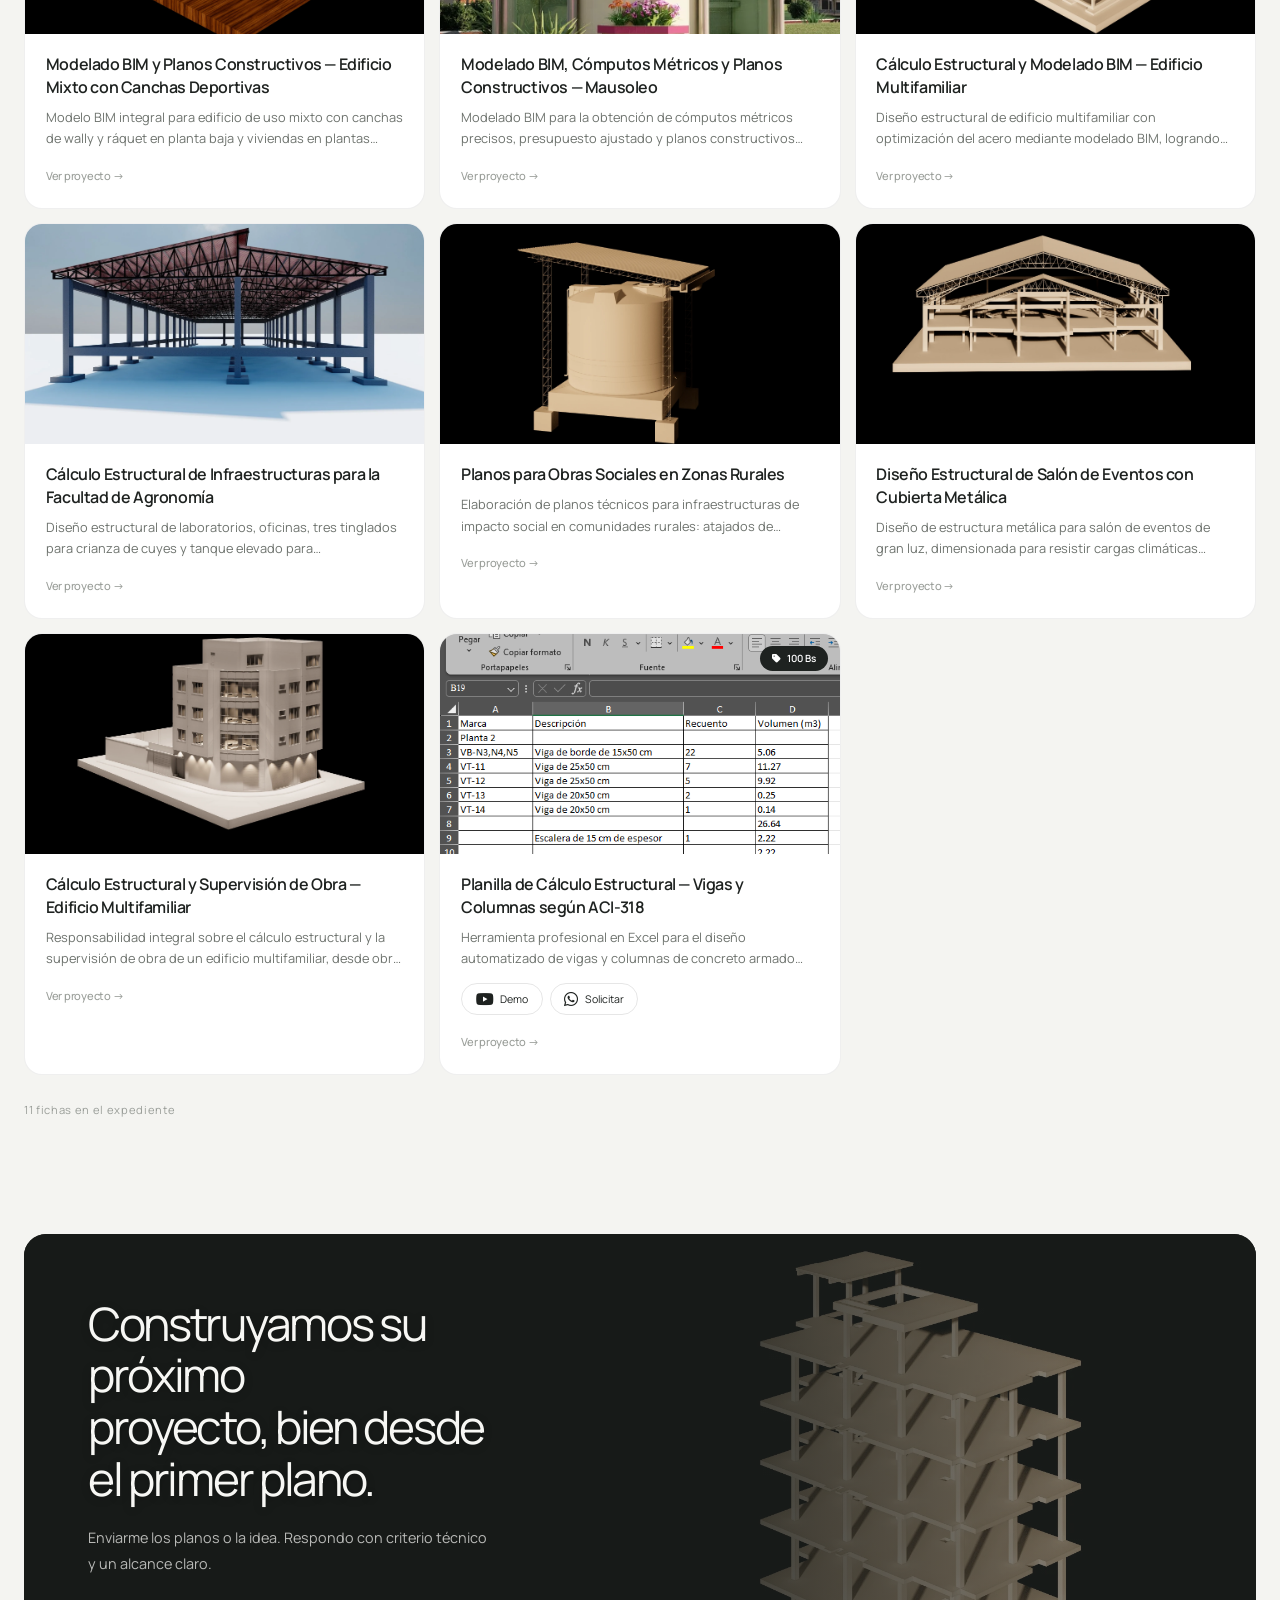
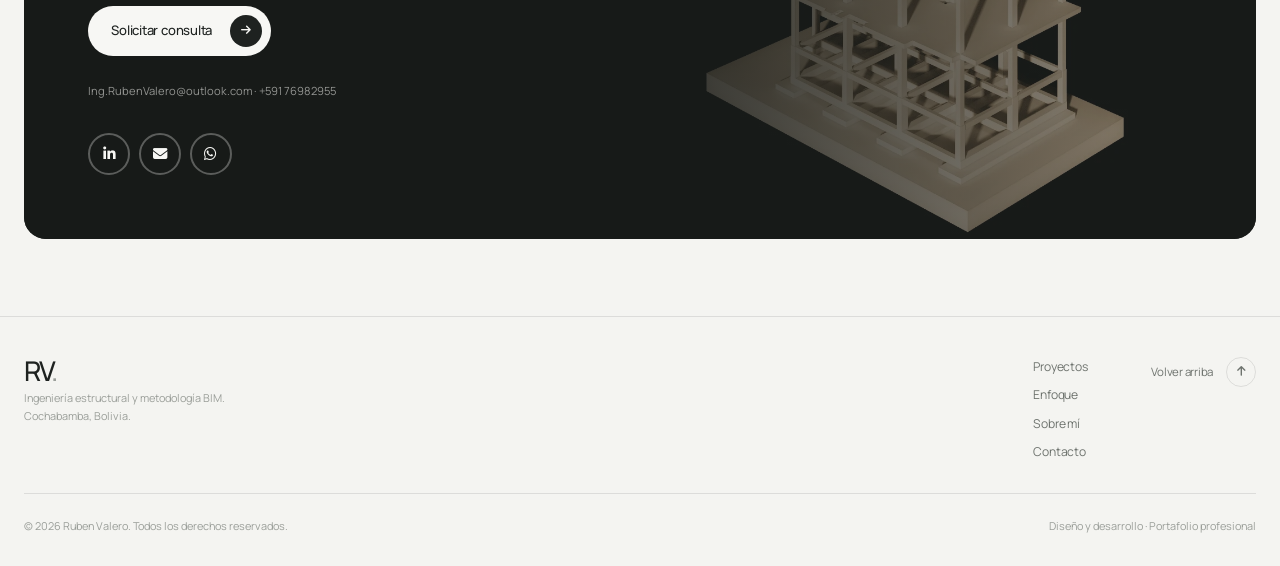
==== commit 88e554dd: "Actualizar portafolio: 2026-11-15 12:44" ====
--- a/index.html
+++ b/index.html
@@ -56,7 +56,7 @@
             <button id="themeToggle" class="theme-toggle nav-theme" data-theme-toggle aria-label="Cambiar tema" title="Cambiar tema">
                 <i class="fas fa-moon"></i>
             </button>
-            <a href="#contacto" class="nav-cta">Solicitar consulta <span class="circle-arrow"><i class="fas fa-arrow-right"></i></span></a>
+            <a href="#contacto" class="nav-cta"><span data-content="navCta">Solicitar consulta</span> <span class="circle-arrow"><i class="fas fa-arrow-right"></i></span></a>
         </div>
     </nav>
 
@@ -71,25 +71,25 @@
                 <div class="hero-card-shade"></div>
 
                 <div class="hero-card-content">
-                    <p class="kicker kicker-light">Ingeniería estructural · Cochabamba, Bolivia</p>
-                    <h1>Estructuras que<br>dan forma a la<br>arquitectura.</h1>
-                    <p class="hero-sub">Cálculo, análisis sísmico y modelado BIM.<br>Precisión que se nota en cada detalle.</p>
+                    <p class="kicker kicker-light" data-content="heroKicker">Ingeniería estructural · Cochabamba, Bolivia</p>
+                    <h1 data-content="heroTitle" data-content-lines>Estructuras que<br>dan forma a la<br>arquitectura.</h1>
+                    <p class="hero-sub" data-content="heroSub" data-content-lines>Cálculo, análisis sísmico y modelado BIM.<br>Precisión que se nota en cada detalle.</p>
                     <div class="hero-actions">
-                        <a href="#projects" class="btn-pill btn-dark">Ver proyectos <span class="circle-arrow"><i class="fas fa-arrow-right"></i></span></a>
-                        <a href="#contacto" class="btn-pill btn-ghost">Hablemos</a>
+                        <a href="#projects" class="btn-pill btn-dark"><span data-content="heroPrimary">Ver proyectos</span> <span class="circle-arrow"><i class="fas fa-arrow-right"></i></span></a>
+                        <a href="#contacto" class="btn-pill btn-ghost" data-content="heroSecondary">Hablemos</a>
                     </div>
                 </div>
 
                 <div class="hero-float">
                     <img data-site-image="heroFloat" src="img/CUBIERTA-AGRO3-min.webp" alt="">
                     <div>
-                        <strong>Modelado BIM</strong>
-                        <span>Estructura verificada antes de construir</span>
-                        <a href="#projects">Ver proyectos <i class="fas fa-arrow-right"></i></a>
-                    </div>
-                </div>
-
-                <span class="hero-card-caption">Proyecto 01 / Vivienda de alquiler estudiantil</span>
+                        <strong data-content="floatTitle">Modelado BIM</strong>
+                        <span data-content="floatText">Estructura verificada antes de construir</span>
+                        <a href="#projects"><span data-content="floatLink">Ver proyectos</span> <i class="fas fa-arrow-right"></i></a>
+                    </div>
+                </div>
+
+                <span class="hero-card-caption" data-content="heroCaption">Proyecto 01 / Vivienda de alquiler estudiantil</span>
             </div>
         </div>
     </header>
@@ -99,45 +99,46 @@
          ============================================ -->
     <section id="about" class="about-section">
         <div class="container">
-            <p class="kicker">Por qué elegir precisión</p>
+            <p class="kicker" data-content="aboutKicker">Por qué elegir precisión</p>
             <div class="about-head">
-                <h2>Fiabilidad. Experiencia.<br>Atención al detalle.</h2>
-                <p>Una estructura no se valida cuando se levanta: se valida en la memoria de cálculo.
+                <h2 data-content="aboutTitle" data-content-lines>Fiabilidad. Experiencia.<br>Atención al detalle.</h2>
+                <p data-content="aboutLead">Una estructura no se valida cuando se levanta: se valida en la memoria de cálculo.
                    Cada hipótesis, carga y armado queda documentado antes de llegar a obra.</p>
             </div>
 
             <div class="stats-grid">
                 <article class="stat-card">
                     <span class="stat-icon"><i class="fas fa-shield-halved"></i></span>
-                    <p class="stat-text">Cálculo verificable en cada entregable.</p>
-                    <strong class="stat-number">05+</strong>
-                    <span class="stat-caption">años de experiencia</span>
+                    <p class="stat-text" data-content="stat1Text">Cálculo verificable en cada entregable.</p>
+                    <strong class="stat-number" data-content="stat1Number">05+</strong>
+                    <span class="stat-caption" data-content="stat1Caption">años de experiencia</span>
                 </article>
                 <article class="stat-card">
                     <span class="stat-icon"><i class="fas fa-ruler-combined"></i></span>
-                    <p class="stat-text">Edificaciones, cubiertas e infraestructura.</p>
-                    <strong class="stat-number">15+</strong>
-                    <span class="stat-caption">proyectos entregados</span>
+                    <p class="stat-text" data-content="stat2Text">Edificaciones, cubiertas e infraestructura.</p>
+                    <strong class="stat-number" data-content="stat2Number">15+</strong>
+                    <span class="stat-caption" data-content="stat2Caption">proyectos entregados</span>
                 </article>
                 <article class="stat-card">
                     <span class="stat-icon"><i class="fas fa-layer-group"></i></span>
-                    <p class="stat-text">Coordinación BIM sin interferencias.</p>
+                    <p class="stat-text" data-content="stat3Text">Coordinación BIM sin interferencias.</p>
+                    <!-- El número lo rellena js/design.js con el total de proyectos: no se configura. -->
                     <strong class="stat-number" id="projectCount">—</strong>
-                    <span class="stat-caption">fichas documentadas</span>
+                    <span class="stat-caption" data-content="stat3Caption">fichas documentadas</span>
                 </article>
                 <article class="stat-card">
                     <span class="stat-icon"><i class="fas fa-wave-square"></i></span>
-                    <p class="stat-text">Análisis sísmico y cargas eólicas.</p>
-                    <strong class="stat-number">100%</strong>
-                    <span class="stat-caption">de entregables revisados</span>
+                    <p class="stat-text" data-content="stat4Text">Análisis sísmico y cargas eólicas.</p>
+                    <strong class="stat-number" data-content="stat4Number">100%</strong>
+                    <span class="stat-caption" data-content="stat4Caption">de entregables revisados</span>
                 </article>
             </div>
 
             <div class="about-body">
-                <p>Soy <strong>Ingeniero Civil</strong> con más de cinco años de experiencia especializado en
+                <p data-content="aboutBody1" data-content-bold>Soy <strong>Ingeniero Civil</strong> con más de cinco años de experiencia especializado en
                    <strong>Cálculo Estructural</strong> y <strong>Metodología BIM</strong>. Mi trabajo consiste en
                    convertir una intención arquitectónica en un sistema resistente, verificable y construible.</p>
-                <p>He intervenido en edificaciones multifamiliares, cubiertas metálicas de gran luz,
+                <p data-content="aboutBody2" data-content-bold>He intervenido en edificaciones multifamiliares, cubiertas metálicas de gran luz,
                    infraestructura social en zonas rurales y proyectos académicos para la
                    <strong>Universidad Mayor de San Simón (UMSS)</strong>, aplicando normativa vigente
                    y coordinando disciplinas mediante modelos BIM.</p>
@@ -150,28 +151,28 @@
          ============================================ -->
     <section class="personal-info" id="contact-info">
         <div class="container">
-            <p class="kicker">Sobre mí</p>
+            <p class="kicker" data-content="dossierKicker">Sobre mí</p>
             <div class="dossier">
                 <figure class="dossier-photo">
                     <img data-site-image="portrait" src="img/Ruben_traje.webp" alt="Ruben Valero, Ingeniero Civil" width="200" height="200" loading="lazy">
                 </figure>
                 <div class="dossier-data">
-                    <h2>Ruben Valero</h2>
-                    <p class="dossier-role">Ingeniero Civil · Especialista en Cálculo Estructural y Metodología BIM</p>
+                    <h2 data-content="dossierName">Ruben Valero</h2>
+                    <p class="dossier-role" data-content="dossierRole">Ingeniero Civil · Especialista en Cálculo Estructural y Metodología BIM</p>
                     <dl class="data-list">
-                        <div><dt>Experiencia</dt><dd>+5 años en proyectos estructurales</dd></div>
-                        <div><dt>Ubicación</dt><dd>Cochabamba, Bolivia</dd></div>
-                        <div><dt>Correo</dt><dd><a href="mailto:Ing.RubenValero@outlook.com">Ing.RubenValero@outlook.com</a></dd></div>
-                        <div><dt>Teléfono</dt><dd><a href="tel:+59176982955">+591 76982955</a></dd></div>
+                        <div><dt>Experiencia</dt><dd data-content="experience">+5 años en proyectos estructurales</dd></div>
+                        <div><dt>Ubicación</dt><dd data-content="location">Cochabamba, Bolivia</dd></div>
+                        <div><dt>Correo</dt><dd><a href="mailto:Ing.RubenValero@outlook.com" data-content-link="email" data-content-text="email">Ing.RubenValero@outlook.com</a></dd></div>
+                        <div><dt>Teléfono</dt><dd><a href="tel:+59176982955" data-content-link="phone" data-content-text="phoneLabel">+591 76982955</a></dd></div>
                     </dl>
                     <div class="dossier-actions">
-                        <a href="https://drive.google.com/uc?export=download&id=1mQzNhKZpzh_1C32YPHS3_ktgE3g1PBMx" class="btn-pill btn-dark" target="_blank" rel="noopener noreferrer">
-                            Descargar CV <span class="circle-arrow"><i class="fas fa-download"></i></span>
+                        <a href="https://drive.google.com/uc?export=download&id=1mQzNhKZpzh_1C32YPHS3_ktgE3g1PBMx" class="btn-pill btn-dark" target="_blank" rel="noopener noreferrer" data-content-link="cv">
+                            <span data-content="cvLabel">Descargar CV</span> <span class="circle-arrow"><i class="fas fa-download"></i></span>
                         </a>
                         <div class="social-links">
-                            <a href="https://www.linkedin.com/in/ruben-valero-33868b335/" target="_blank" rel="noopener noreferrer" aria-label="Perfil de LinkedIn"><i class="fab fa-linkedin-in"></i></a>
-                            <a href="mailto:Ing.RubenValero@outlook.com" aria-label="Enviar Email"><i class="fas fa-envelope"></i></a>
-                            <a href="https://wa.me/59176982955" target="_blank" rel="noopener noreferrer" aria-label="Contactar por WhatsApp"><i class="fab fa-whatsapp"></i></a>
+                            <a href="https://www.linkedin.com/in/ruben-valero-33868b335/" target="_blank" rel="noopener noreferrer" aria-label="Perfil de LinkedIn" data-content-link="linkedin"><i class="fab fa-linkedin-in"></i></a>
+                            <a href="mailto:Ing.RubenValero@outlook.com" aria-label="Enviar Email" data-content-link="email"><i class="fas fa-envelope"></i></a>
+                            <a href="https://wa.me/59176982955" target="_blank" rel="noopener noreferrer" aria-label="Contactar por WhatsApp" data-content-link="whatsapp"><i class="fab fa-whatsapp"></i></a>
                         </div>
                     </div>
                 </div>
@@ -184,10 +185,10 @@
          ============================================ -->
     <section id="projects" class="projects-section">
         <div class="container">
-            <p class="kicker">Proyectos seleccionados</p>
+            <p class="kicker" data-content="projectsKicker">Proyectos seleccionados</p>
             <div class="projects-head">
-                <h2>Obras en las que<br>empieza cada historia.</h2>
-                <a href="#contacto" class="btn-outline-pill">Solicitar presupuesto <span class="circle-arrow"><i class="fas fa-arrow-right"></i></span></a>
+                <h2 data-content="projectsTitle" data-content-lines>Obras en las que<br>empieza cada historia.</h2>
+                <a href="#contacto" class="btn-outline-pill"><span data-content="projectsCta">Solicitar presupuesto</span> <span class="circle-arrow"><i class="fas fa-arrow-right"></i></span></a>
             </div>
 
             <div class="filter-container">
@@ -221,16 +222,16 @@
                 <img class="cta-img" data-site-image="cta" src="img/calculo-estructural-y-modelado-bim-de-edificio-mul-6-01.webp" alt="Modelo estructural BIM" loading="lazy">
                 <div class="cta-shade"></div>
                 <div class="cta-content">
-                    <h2>Construyamos su próximo<br>proyecto, bien desde<br>el primer plano.</h2>
-                    <p>Enviarme los planos o la idea. Respondo con criterio técnico y un alcance claro.</p>
-                    <a class="btn-pill btn-light" href="mailto:Ing.RubenValero@outlook.com?subject=Consulta%20de%20proyecto%20estructural">
-                        Solicitar consulta <span class="circle-arrow"><i class="fas fa-arrow-right"></i></span>
+                    <h2 data-content="ctaTitle" data-content-lines>Construyamos su próximo<br>proyecto, bien desde<br>el primer plano.</h2>
+                    <p data-content="ctaText">Enviarme los planos o la idea. Respondo con criterio técnico y un alcance claro.</p>
+                    <a class="btn-pill btn-light" href="mailto:Ing.RubenValero@outlook.com?subject=Consulta%20de%20proyecto%20estructural" data-content-link="emailConsulta">
+                        <span data-content="ctaButton">Solicitar consulta</span> <span class="circle-arrow"><i class="fas fa-arrow-right"></i></span>
                     </a>
-                    <p class="cta-line">Ing.RubenValero@outlook.com · +591 76982955</p>
+                    <p class="cta-line" data-content="contactLine">Ing.RubenValero@outlook.com · +591 76982955</p>
                     <div class="social-links">
-                        <a href="https://www.linkedin.com/in/ruben-valero-33868b335/" target="_blank" rel="noopener noreferrer" aria-label="Perfil de LinkedIn"><i class="fab fa-linkedin-in"></i></a>
-                        <a href="mailto:Ing.RubenValero@outlook.com" aria-label="Enviar Email"><i class="fas fa-envelope"></i></a>
-                        <a href="https://wa.me/59176982955" target="_blank" rel="noopener noreferrer" aria-label="Contactar por WhatsApp"><i class="fab fa-whatsapp"></i></a>
+                        <a href="https://www.linkedin.com/in/ruben-valero-33868b335/" target="_blank" rel="noopener noreferrer" aria-label="Perfil de LinkedIn" data-content-link="linkedin"><i class="fab fa-linkedin-in"></i></a>
+                        <a href="mailto:Ing.RubenValero@outlook.com" aria-label="Enviar Email" data-content-link="email"><i class="fas fa-envelope"></i></a>
+                        <a href="https://wa.me/59176982955" target="_blank" rel="noopener noreferrer" aria-label="Contactar por WhatsApp" data-content-link="whatsapp"><i class="fab fa-whatsapp"></i></a>
                     </div>
                 </div>
             </div>
@@ -242,7 +243,7 @@
             <div class="footer-main">
                 <div>
                     <a href="#home" class="footer-brand">RV<span>.</span></a>
-                    <p>Ingeniería estructural y metodología BIM.<br>Cochabamba, Bolivia.</p>
+                    <p data-content="footerText" data-content-lines>Ingeniería estructural y metodología BIM.<br>Cochabamba, Bolivia.</p>
                 </div>
                 <div class="footer-links">
                     <a href="#projects">Proyectos</a>
@@ -254,14 +255,14 @@
             </div>
             <div class="footer-bottom">
                 <p>© <span id="footerYear">2026</span> Ruben Valero. Todos los derechos reservados.</p>
-                <p>Diseño y desarrollo · Portafolio profesional</p>
+                <p data-content="footerNote">Diseño y desarrollo · Portafolio profesional</p>
             </div>
         </div>
     </footer>
 
     <!-- Botones flotantes -->
     <button id="backToTop" class="back-to-top" aria-label="Volver arriba" title="Volver arriba"><i class="fas fa-arrow-up"></i></button>
-    <a href="https://wa.me/59176982955" target="_blank" rel="noopener noreferrer" class="floating-whatsapp" aria-label="Contactar por WhatsApp" title="Cotizar por WhatsApp"><i class="fab fa-whatsapp"></i></a>
+    <a href="https://wa.me/59176982955" target="_blank" rel="noopener noreferrer" class="floating-whatsapp" aria-label="Contactar por WhatsApp" title="Cotizar por WhatsApp" data-content-link="whatsapp"><i class="fab fa-whatsapp"></i></a>
 
     <!-- ============================================
          VISOR DE IMÁGENES (móvil primero)
@@ -384,5 +385,6 @@
     <script src="js/viewer.js"></script>
     <script src="js/design.js"></script>
     <script src="js/site.js"></script>
+    <script src="js/content.js"></script>
 </body>
 </html>
